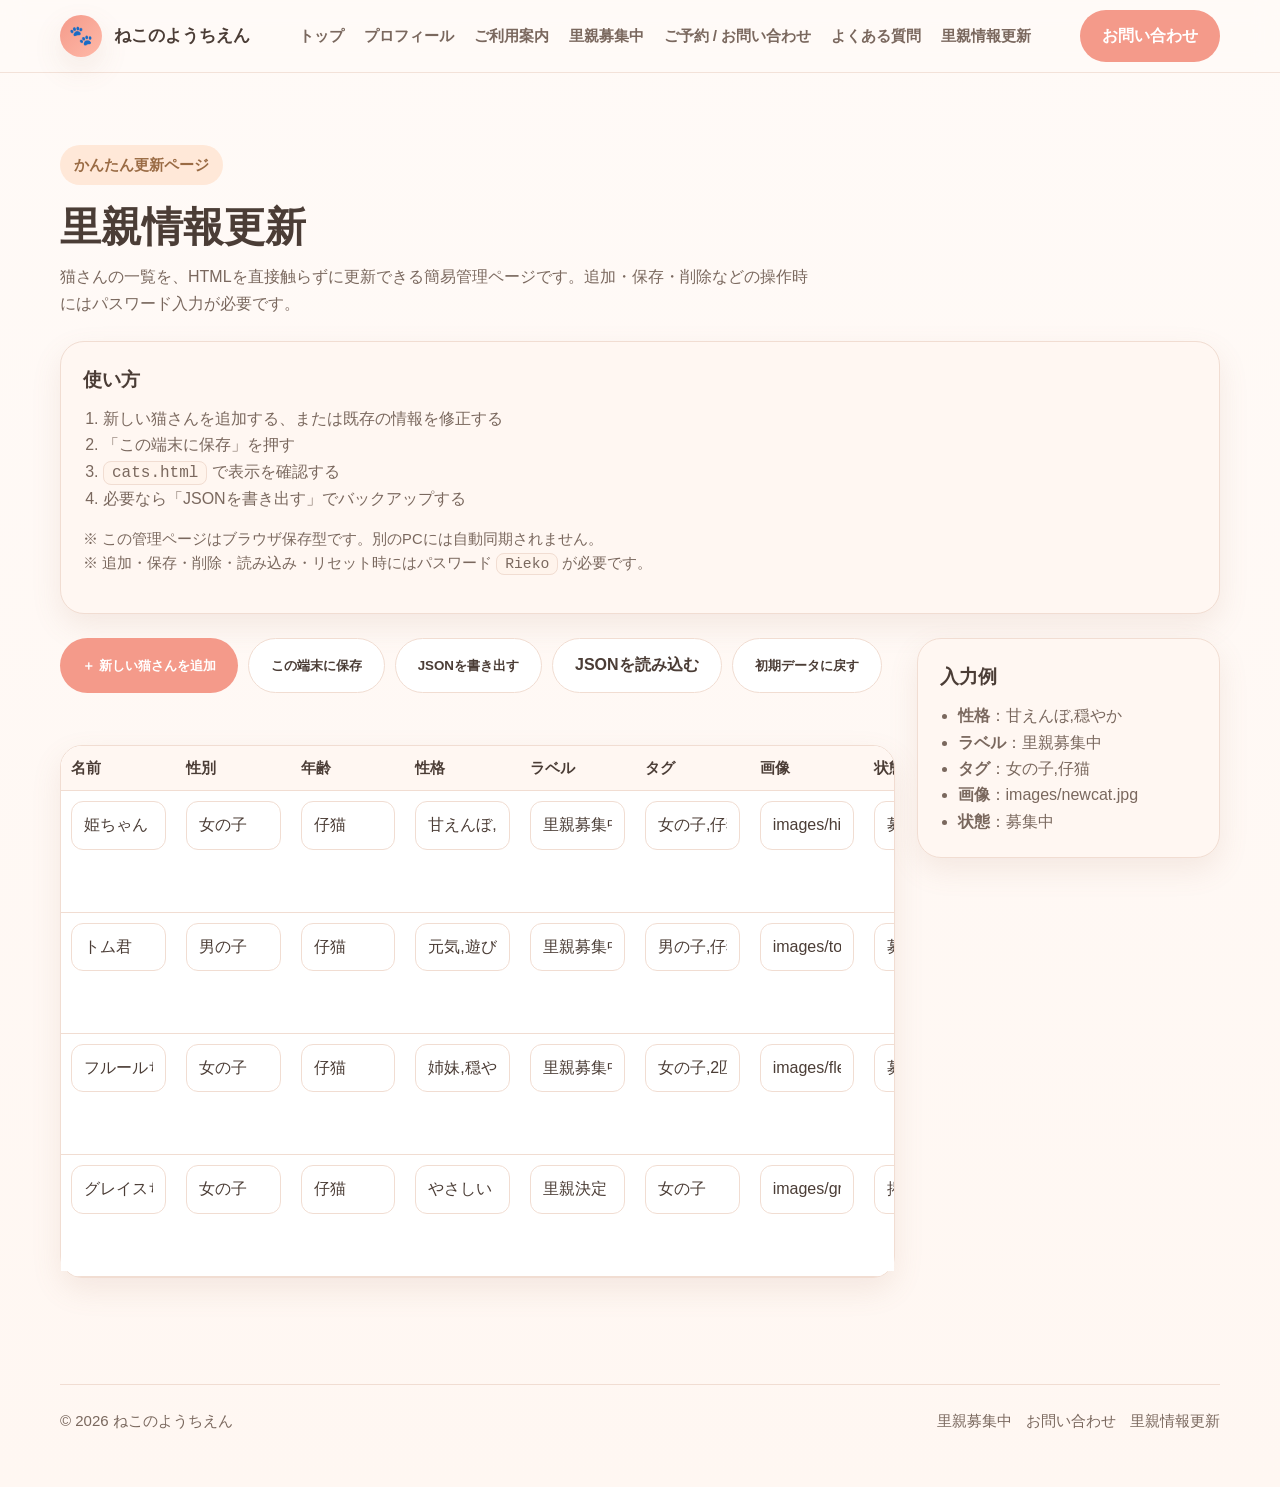
==== admin.html @ d069e770 "Add files via upload" ====
<!DOCTYPE html>
<html lang="ja"><head>
<meta charset="UTF-8" /><meta name="viewport" content="width=device-width, initial-scale=1.0" />
<title>里親情報更新｜ねこのようちえん</title>
<link rel="stylesheet" href="styles.css" /></head><body>

<header class="topbar">
  <div class="container nav">
    <a href="index.html" class="brand" aria-label="トップへ">
      <span class="brand-mark">🐾</span>
      <span>ねこのようちえん</span>
    </a>
    <nav class="nav-links" id="mobileMenu">
      <a href="index.html">トップ</a>
      <a href="profile.html">プロフィール</a>
      <a href="guide.html">ご利用案内</a>
      <a href="cats.html">里親募集中</a>
      <a href="contact.html">ご予約 / お問い合わせ</a>
      <a href="faq.html">よくある質問</a>
      <a href="admin.html">里親情報更新</a>
    </nav>
    <div class="nav-actions">
      <a class="btn btn-primary" href="contact.html">お問い合わせ</a>
      <button class="menu-toggle" id="menuToggle" aria-label="開閉メニュー">☰</button>
    </div>
  </div>
</header>

<main class="section">
  <div class="container">
    <div class="page-header">
      <div class="eyebrow">かんたん更新ページ</div>
      <h1 class="section-title">里親情報更新</h1>
      <p class="section-desc">猫さんの一覧を、HTMLを直接触らずに更新できる簡易管理ページです。追加・保存・削除などの操作時にはパスワード入力が必要です。</p>
    </div>
    <section class="guide-box">
      <h2>使い方</h2>
      <ol>
        <li>新しい猫さんを追加する、または既存の情報を修正する</li>
        <li>「この端末に保存」を押す</li>
        <li><code>cats.html</code> で表示を確認する</li>
        <li>必要なら「JSONを書き出す」でバックアップする</li>
      </ol>
      <p class="small-note">※ この管理ページはブラウザ保存型です。別のPCには自動同期されません。<br>※ 追加・保存・削除・読み込み・リセット時にはパスワード <code>Rieko</code> が必要です。</p>
    </section>

    <div class="admin-layout">
      <section class="admin-panel">
        <div class="admin-toolbar">
          <button class="btn btn-primary" id="newCatBtn" type="button">＋ 新しい猫さんを追加</button>
          <button class="btn btn-soft" id="saveLocalBtn" type="button">この端末に保存</button>
          <button class="btn btn-soft" id="exportBtn" type="button">JSONを書き出す</button>
          <label class="btn btn-soft upload-btn">JSONを読み込む<input type="file" id="importFile" accept=".json" hidden /></label>
          <button class="btn btn-soft" id="resetBtn" type="button">初期データに戻す</button>
        </div>
        <div id="adminMessage" class="admin-message" aria-live="polite"></div>
        <div class="table-wrap">
          <table class="admin-table">
            <thead>
              <tr>
                <th>名前</th><th>性別</th><th>年齢</th><th>性格</th><th>ラベル</th><th>タグ</th><th>画像</th><th>状態</th><th>紹介文</th><th>操作</th>
              </tr>
            </thead>
            <tbody id="adminTableBody"></tbody>
          </table>
        </div>
      </section>
      <aside class="admin-side">
        <div class="guide-box">
          <h2>入力例</h2>
          <ul class="admin-list">
            <li><strong>性格</strong>：甘えんぼ,穏やか</li>
            <li><strong>ラベル</strong>：里親募集中</li>
            <li><strong>タグ</strong>：女の子,仔猫</li>
            <li><strong>画像</strong>：images/newcat.jpg</li>
            <li><strong>状態</strong>：募集中</li>
          </ul>
        </div>
      </aside>
    </div>
  </div>
</main>

<footer>
  <div class="container footer-wrap">
    <div>© 2026 ねこのようちえん</div>
    <div class="footer-links">
      <a href="cats.html">里親募集中</a>
      <a href="contact.html">お問い合わせ</a>
      <a href="admin.html">里親情報更新</a>
    </div>
  </div>
</footer>

<script src="data/cats.js"></script>
<script src="script.js"></script>
</body></html>
---- styles.css ----
:root {
  --bg: #fffaf7;
  --bg-soft: #fff2ea;
  --card: #ffffff;
  --text: #4b3d36;
  --text-light: #7a685e;
  --primary: #f49a8a;
  --primary-dark: #e8816f;
  --accent: #ffd9a8;
  --accent-2: #ffe8d8;
  --line: #f1ddd2;
  --shadow: 0 12px 30px rgba(166, 118, 88, 0.12);
  --radius-lg: 24px;
  --radius-md: 18px;
  --radius-sm: 12px;
  --max: 1160px;
}

* { box-sizing: border-box; }
html { scroll-behavior: smooth; }
body {
  margin: 0;
  font-family: "Segoe UI", "Noto Sans TC", "PingFang TC", "Microsoft JhengHei", sans-serif;
  color: var(--text);
  background: linear-gradient(180deg, #fffaf7 0%, #fff7f2 100%);
  line-height: 1.65;
}

img { max-width: 100%; display: block; }
a { color: inherit; text-decoration: none; }
code {
  background: #fff4ec;
  padding: 2px 8px;
  border-radius: 8px;
  border: 1px solid var(--line);
  font-family: ui-monospace, SFMono-Regular, Menlo, Consolas, monospace;
}
.container { width: min(calc(100% - 32px), var(--max)); margin: 0 auto; }
.section { padding: 72px 0; }

.section-title {
  font-size: clamp(1.8rem, 3.2vw, 2.6rem);
  line-height: 1.2;
  margin: 0 0 12px;
}

.section-desc {
  color: var(--text-light);
  max-width: 760px;
  margin: 0;
}

.topbar {
  position: sticky;
  top: 0;
  z-index: 50;
  backdrop-filter: blur(12px);
  background: rgba(255, 250, 247, 0.88);
  border-bottom: 1px solid rgba(241, 221, 210, 0.8);
}

.nav {
  display: flex;
  align-items: center;
  justify-content: space-between;
  gap: 16px;
  min-height: 72px;
}

.brand {
  display: flex;
  align-items: center;
  gap: 12px;
  font-weight: 800;
  font-size: 1.05rem;
}

.brand-mark {
  width: 42px;
  height: 42px;
  border-radius: 50%;
  display: grid;
  place-items: center;
  background: linear-gradient(135deg, var(--primary), #ffb9a8);
  color: white;
  box-shadow: var(--shadow);
  font-size: 1.2rem;
}

.nav-links {
  display: flex;
  align-items: center;
  gap: 20px;
}

.nav-links a {
  color: var(--text-light);
  font-weight: 600;
  font-size: 0.96rem;
}

.nav-links a:hover { color: var(--primary-dark); }

.nav-actions {
  display: flex;
  align-items: center;
  gap: 12px;
}

.menu-toggle {
  display: none;
  border: 0;
  background: var(--card);
  border-radius: 12px;
  padding: 10px 12px;
  box-shadow: var(--shadow);
  cursor: pointer;
  font-size: 1rem;
}

.btn {
  display: inline-flex;
  align-items: center;
  justify-content: center;
  gap: 8px;
  border: 0;
  border-radius: 999px;
  padding: 13px 22px;
  font-weight: 700;
  cursor: pointer;
  transition: transform 0.18s ease, box-shadow 0.18s ease, background 0.18s ease;
}

.btn:hover {
  transform: translateY(-1px);
  box-shadow: 0 10px 24px rgba(232, 129, 111, 0.2);
}

.btn-primary {
  background: var(--primary);
  color: white;
}

.btn-primary:hover { background: var(--primary-dark); }

.btn-soft {
  background: var(--card);
  color: var(--text);
  border: 1px solid var(--line);
}

.hero { padding: 42px 0 56px; }

.hero-grid {
  display: grid;
  grid-template-columns: 1.05fr 0.95fr;
  gap: 28px;
  align-items: center;
}

.hero-copy { padding: 18px 0; }

.eyebrow {
  display: inline-flex;
  align-items: center;
  gap: 8px;
  background: var(--accent-2);
  color: #9a6b44;
  padding: 8px 14px;
  border-radius: 999px;
  font-size: 0.92rem;
  font-weight: 700;
  margin-bottom: 18px;
}

.hero h1 {
  font-size: clamp(2.2rem, 5vw, 4.3rem);
  line-height: 1.08;
  margin: 0 0 18px;
  letter-spacing: -0.02em;
}

.hero p {
  font-size: 1.05rem;
  color: var(--text-light);
  max-width: 60ch;
  margin: 0 0 24px;
}

.hero-actions {
  display: flex;
  flex-wrap: wrap;
  gap: 12px;
  margin-bottom: 28px;
}

.hero-stats {
  display: grid;
  grid-template-columns: repeat(3, minmax(0, 1fr));
  gap: 14px;
}

.stat {
  background: rgba(255,255,255,0.8);
  border: 1px solid var(--line);
  border-radius: var(--radius-md);
  padding: 18px 16px;
  box-shadow: var(--shadow);
}

.stat strong {
  display: block;
  font-size: 1.35rem;
  margin-bottom: 4px;
}

.stat span {
  color: var(--text-light);
  font-size: 0.95rem;
}

.hero-card {
  position: relative;
  min-height: 520px;
}

.hero-main-photo {
  border-radius: 32px;
  overflow: hidden;
  box-shadow: var(--shadow);
  border: 1px solid rgba(255,255,255,0.7);
  background: var(--card);
}

.hero-main-photo img {
  width: 100%;
  height: 520px;
  object-fit: cover;
}

.floating-note,
.floating-mini {
  position: absolute;
  background: rgba(255,255,255,0.94);
  border: 1px solid var(--line);
  box-shadow: var(--shadow);
  border-radius: 22px;
  padding: 14px;
}

.floating-note {
  left: -18px;
  bottom: 24px;
  width: 220px;
}

.floating-mini {
  right: -14px;
  top: 24px;
  width: 180px;
}

.floating-note strong,
.floating-mini strong { display: block; margin-bottom: 4px; }

.floating-note p,
.floating-mini p {
  margin: 0;
  color: var(--text-light);
  font-size: 0.92rem;
  line-height: 1.5;
}

.story-wrap {
  background: linear-gradient(135deg, #fff3ea, #fffaf7);
  border: 1px solid var(--line);
  box-shadow: var(--shadow);
  border-radius: 28px;
  padding: 28px;
  display: grid;
  grid-template-columns: 1fr 1fr;
  gap: 22px;
  align-items: center;
}

.story-photo img {
  width: 100%;
  border-radius: 22px;
  aspect-ratio: 16 / 11;
  object-fit: cover;
}

.story-copy p {
  margin: 0 0 16px;
  color: var(--text-light);
}

.page-header {
  margin-bottom: 24px;
}

.guide-box {
  background: #fff7f2;
  border: 1px solid var(--line);
  box-shadow: var(--shadow);
  border-radius: 24px;
  padding: 22px;
  margin-bottom: 24px;
}

.guide-box h2 {
  margin-top: 0;
  margin-bottom: 10px;
  font-size: 1.2rem;
}

.guide-box ol {
  margin: 0;
  padding-left: 20px;
  color: var(--text-light);
}

.filters {
  display: flex;
  flex-wrap: wrap;
  gap: 10px;
  margin: 16px 0 28px;
}

.filter-btn {
  border: 1px solid var(--line);
  background: #fff;
  color: var(--text);
  border-radius: 999px;
  padding: 10px 16px;
  cursor: pointer;
  font-weight: 700;
}

.filter-btn.active,
.filter-btn:hover {
  background: var(--primary);
  color: #fff;
  border-color: var(--primary);
}

.cat-grid {
  display: grid;
  grid-template-columns: repeat(3, minmax(0, 1fr));
  gap: 22px;
}

.cat-card {
  background: var(--card);
  border: 1px solid var(--line);
  border-radius: 24px;
  overflow: hidden;
  box-shadow: var(--shadow);
  transition: transform 0.18s ease;
}

.cat-card:hover { transform: translateY(-4px); }

.cat-card img {
  width: 100%;
  aspect-ratio: 4 / 3;
  object-fit: cover;
}

.cat-body { padding: 18px; }

.cat-top {
  display: flex;
  justify-content: space-between;
  align-items: start;
  gap: 12px;
  margin-bottom: 10px;
}

.cat-name {
  font-size: 1.25rem;
  margin: 0;
}

.tag {
  white-space: nowrap;
  font-size: 0.82rem;
  font-weight: 700;
  color: #9b6540;
  background: #fff1dd;
  padding: 6px 10px;
  border-radius: 999px;
}

.meta {
  display: flex;
  flex-wrap: wrap;
  gap: 8px;
  margin-bottom: 12px;
}

.meta span {
  font-size: 0.85rem;
  color: var(--text-light);
  background: var(--bg-soft);
  border-radius: 999px;
  padding: 6px 10px;
}

.cat-body p {
  margin: 0 0 16px;
  color: var(--text-light);
  font-size: 0.95rem;
}

.cat-actions {
  display: flex;
  gap: 10px;
  flex-wrap: wrap;
}

.steps {
  display: grid;
  grid-template-columns: repeat(4, minmax(0, 1fr));
  gap: 18px;
  margin-top: 34px;
}

.step {
  background: var(--card);
  border: 1px solid var(--line);
  box-shadow: var(--shadow);
  border-radius: 22px;
  padding: 22px;
}

.step-num {
  width: 42px;
  height: 42px;
  border-radius: 50%;
  display: grid;
  place-items: center;
  background: var(--accent);
  color: #8d603c;
  font-weight: 800;
  margin-bottom: 14px;
}

.step h3 {
  margin: 0 0 8px;
  font-size: 1.05rem;
}

.step p {
  margin: 0;
  color: var(--text-light);
  font-size: 0.94rem;
}

.contact-grid {
  display: grid;
  grid-template-columns: repeat(2, minmax(0, 1fr));
  gap: 18px;
}

.info-card {
  background: var(--card);
  border: 1px solid var(--line);
  box-shadow: var(--shadow);
  border-radius: 22px;
  padding: 22px;
}

.info-card h2 {
  margin-top: 0;
  margin-bottom: 8px;
  font-size: 1.1rem;
}

.info-card p {
  margin: 0;
  color: var(--text-light);
  word-break: break-word;
}

.info-card a {
  color: var(--primary-dark);
  font-weight: 700;
}

footer {
  padding: 34px 0 56px;
  color: var(--text-light);
  font-size: 0.94rem;
}

.footer-wrap {
  display: flex;
  justify-content: space-between;
  gap: 20px;
  align-items: center;
  flex-wrap: wrap;
  border-top: 1px solid var(--line);
  padding-top: 24px;
}

.footer-links {
  display: flex;
  flex-wrap: wrap;
  gap: 14px;
}

@media (max-width: 980px) {
  .hero-grid,
  .story-wrap {
    grid-template-columns: 1fr;
  }

  .cat-grid { grid-template-columns: repeat(2, minmax(0, 1fr)); }
  .steps { grid-template-columns: repeat(2, minmax(0, 1fr)); }
  .contact-grid { grid-template-columns: 1fr 1fr; }
  .hero-card { min-height: auto; }
  .floating-note, .floating-mini { position: static; width: auto; margin-top: 14px; }
  .hero-main-photo img { height: 420px; }
}

@media (max-width: 760px) {
  .menu-toggle { display: inline-flex; }

  .nav-links {
    position: absolute;
    left: 16px;
    right: 16px;
    top: calc(100% + 10px);
    background: rgba(255,255,255,0.98);
    border: 1px solid var(--line);
    border-radius: 20px;
    box-shadow: var(--shadow);
    padding: 14px;
    flex-direction: column;
    align-items: stretch;
    gap: 10px;
    display: none;
  }

  .nav-links.open { display: flex; }
  .nav-actions .btn { display: none; }
  .hero { padding-top: 24px; }
  .hero-stats { grid-template-columns: 1fr; }
  .cat-grid,
  .steps,
  .contact-grid { grid-template-columns: 1fr; }
  .hero-main-photo img { height: 340px; }
  .section { padding: 56px 0; }
}

@media (max-width: 480px) {
  .container { width: min(calc(100% - 20px), var(--max)); }
  .nav { min-height: 64px; }
  .hero h1 { font-size: 2.2rem; }
  .hero p { font-size: 1rem; }
  .btn { width: 100%; }
  .hero-actions { flex-direction: column; }
  .cat-body, .step, .info-card { padding: 16px; }
  .story-wrap, .guide-box { padding: 18px; }
}

.admin-layout {
  display: grid;
  grid-template-columns: minmax(0, 2.2fr) minmax(280px, 0.8fr);
  gap: 22px;
  align-items: start;
}
.admin-panel, .admin-side {
  min-width: 0;
}
.admin-toolbar {
  display: flex;
  flex-wrap: wrap;
  gap: 10px;
  margin-bottom: 14px;
}
.admin-message {
  min-height: 24px;
  margin-bottom: 14px;
  font-weight: 700;
}
.admin-message.ok { color: #8a5a2f; }
.admin-message.error { color: #b33a3a; }
.table-wrap {
  overflow-x: auto;
  background: #fff;
  border: 1px solid var(--line);
  border-radius: 22px;
  box-shadow: var(--shadow);
}
.admin-table {
  width: 100%;
  border-collapse: collapse;
  min-width: 1100px;
}
.admin-table th,
.admin-table td {
  border-bottom: 1px solid var(--line);
  padding: 10px;
  text-align: left;
  vertical-align: top;
}
.admin-table th {
  background: #fff7f2;
  font-size: 0.92rem;
  position: sticky;
  top: 0;
  z-index: 1;
}
.admin-input,
.admin-textarea {
  width: 100%;
  border: 1px solid var(--line);
  border-radius: 12px;
  padding: 10px 12px;
  font: inherit;
  color: var(--text);
  background: #fff;
}
.admin-textarea {
  min-height: 92px;
  resize: vertical;
}
.mini-btn {
  border: 0;
  border-radius: 999px;
  padding: 10px 14px;
  font-weight: 700;
  cursor: pointer;
}
.mini-btn.danger {
  background: #f8d7d7;
  color: #8d3030;
}
.admin-list {
  margin: 0;
  padding-left: 18px;
  color: var(--text-light);
}
.upload-btn {
  position: relative;
  overflow: hidden;
}
.empty-box {
  background: #fff;
  border: 1px solid var(--line);
  border-radius: 18px;
  box-shadow: var(--shadow);
  padding: 18px;
  color: var(--text-light);
}
@media (max-width: 980px) {
  .admin-layout {
    grid-template-columns: 1fr;
  }
}


.notice-box{
  background:#fff7f2;border:1px solid var(--line);border-radius:20px;box-shadow:var(--shadow);padding:18px;margin:18px 0;
}
.price-table{
  width:100%;border-collapse:collapse;background:#fff;border:1px solid var(--line);border-radius:18px;overflow:hidden;box-shadow:var(--shadow);
}
.price-table th,.price-table td{
  padding:14px;border-bottom:1px solid var(--line);text-align:left;vertical-align:top;
}
.price-table th{background:#fff7f2;width:32%;}
.faq-list{display:grid;gap:16px;margin-top:20px;}
.faq-item{background:#fff;border:1px solid var(--line);border-radius:20px;box-shadow:var(--shadow);padding:20px;}
.faq-item h3{margin:0 0 8px;font-size:1.05rem;}
.profile-card{
  display:grid;grid-template-columns:320px 1fr;gap:24px;align-items:start;background:#fff;border:1px solid var(--line);border-radius:24px;box-shadow:var(--shadow);padding:24px;
}
.profile-photo img{width:100%;border-radius:20px;aspect-ratio:4/5;object-fit:cover;}
.info-list{display:grid;gap:10px;margin-top:14px;}
.info-row{display:grid;grid-template-columns:160px 1fr;gap:14px;padding:10px 0;border-bottom:1px dashed var(--line);}
.page-links{display:flex;flex-wrap:wrap;gap:10px;margin-top:18px;}
.home-cats-preview{margin-top:28px;}
.small-note{font-size:.92rem;color:var(--text-light);}
.badge-line{display:flex;flex-wrap:wrap;gap:8px;margin-top:8px;}
.hero-kv{display:grid;grid-template-columns:1.15fr .85fr;gap:28px;align-items:center;}
.cta-grid{display:grid;grid-template-columns:repeat(3,minmax(0,1fr));gap:18px;margin-top:28px;}
.cta-card{background:#fff;border:1px solid var(--line);border-radius:22px;box-shadow:var(--shadow);padding:20px;}
.cta-card h3{margin:0 0 8px;font-size:1.05rem;}
.cta-card p{margin:0 0 14px;color:var(--text-light);}
@media (max-width:980px){
  .profile-card,.hero-kv{grid-template-columns:1fr;}
  .cta-grid{grid-template-columns:1fr;}
}
@media (max-width:760px){
  .info-row{grid-template-columns:1fr;gap:6px;}
}


.social-grid{
  display:grid;
  grid-template-columns:1.05fr 0.95fr;
  gap:22px;
  align-items:start;
}
.social-card{
  background:#fff;
  border:1px solid var(--line);
  border-radius:24px;
  box-shadow:var(--shadow);
  padding:22px;
}
.social-card h3{
  margin:0 0 8px;
  font-size:1.15rem;
}
.social-card p{
  margin:0 0 14px;
  color:var(--text-light);
}
.social-actions{
  display:flex;
  flex-wrap:wrap;
  gap:10px;
  margin-top:14px;
}
.social-embed{
  background:#fffaf7;
  border:1px dashed var(--line);
  border-radius:18px;
  padding:10px;
}
.social-embed iframe{
  width:100%;
  border:0;
  border-radius:14px;
  background:#fff;
}
.social-mini-list{
  display:grid;
  gap:12px;
}
.social-mini{
  background:#fff7f2;
  border:1px solid var(--line);
  border-radius:18px;
  padding:16px;
}
.social-mini strong{
  display:block;
  margin-bottom:6px;
}
.social-mini a{
  color:var(--primary-dark);
  font-weight:700;
}
.social-note{
  margin-top:10px;
  font-size:.9rem;
  color:var(--text-light);
}
@media (max-width:980px){
  .social-grid{
    grid-template-columns:1fr;
  }
}


.stamp-card{
  background: linear-gradient(135deg, #fff4ea, #fffaf7);
  border: 1px solid var(--line);
  border-radius: 24px;
  box-shadow: var(--shadow);
  padding: 22px;
}
.stamp-badge{
  display:inline-flex;
  align-items:center;
  gap:8px;
  background:#e8fff0;
  color:#2e7b4f;
  border-radius:999px;
  padding:7px 12px;
  font-size:.9rem;
  font-weight:700;
  margin-bottom:12px;
}
.stamp-card h3{
  margin:0 0 8px;
  font-size:1.15rem;
}
.stamp-card p{
  margin:0 0 14px;
  color:var(--text-light);
}
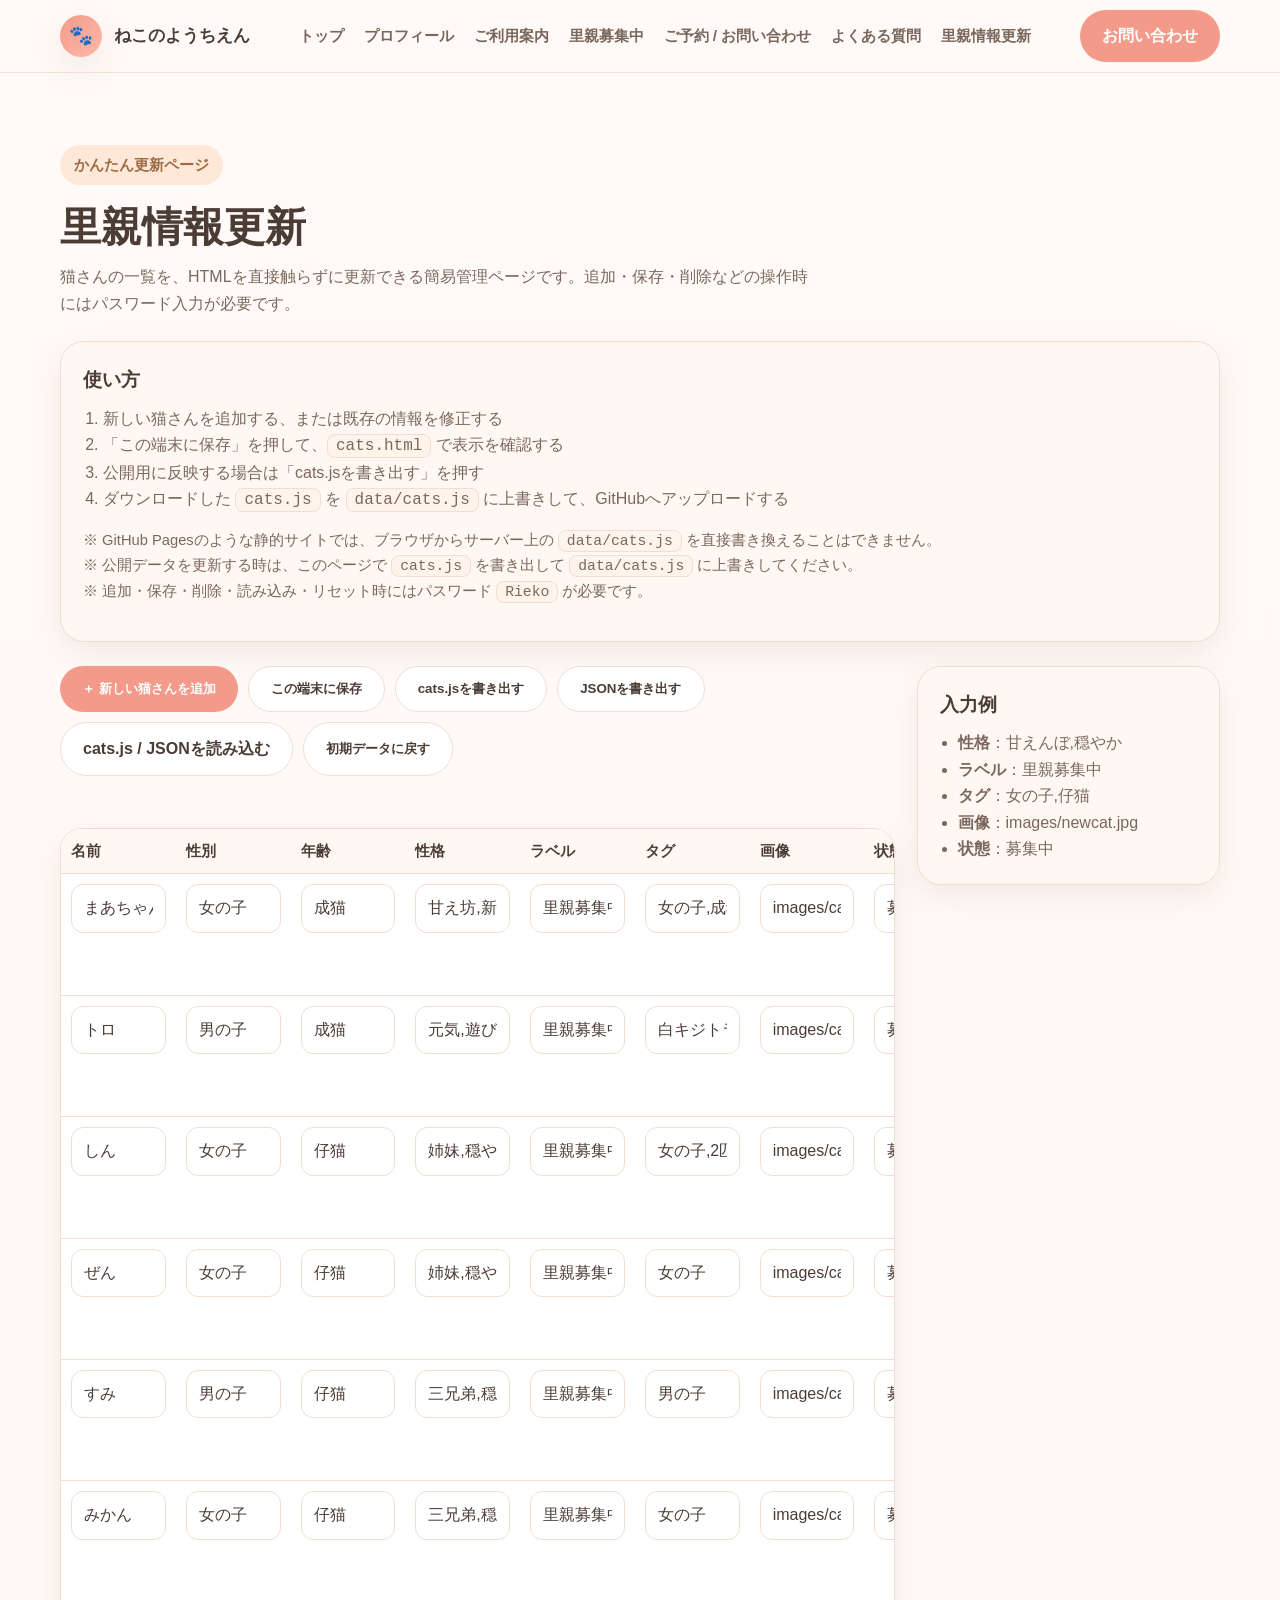
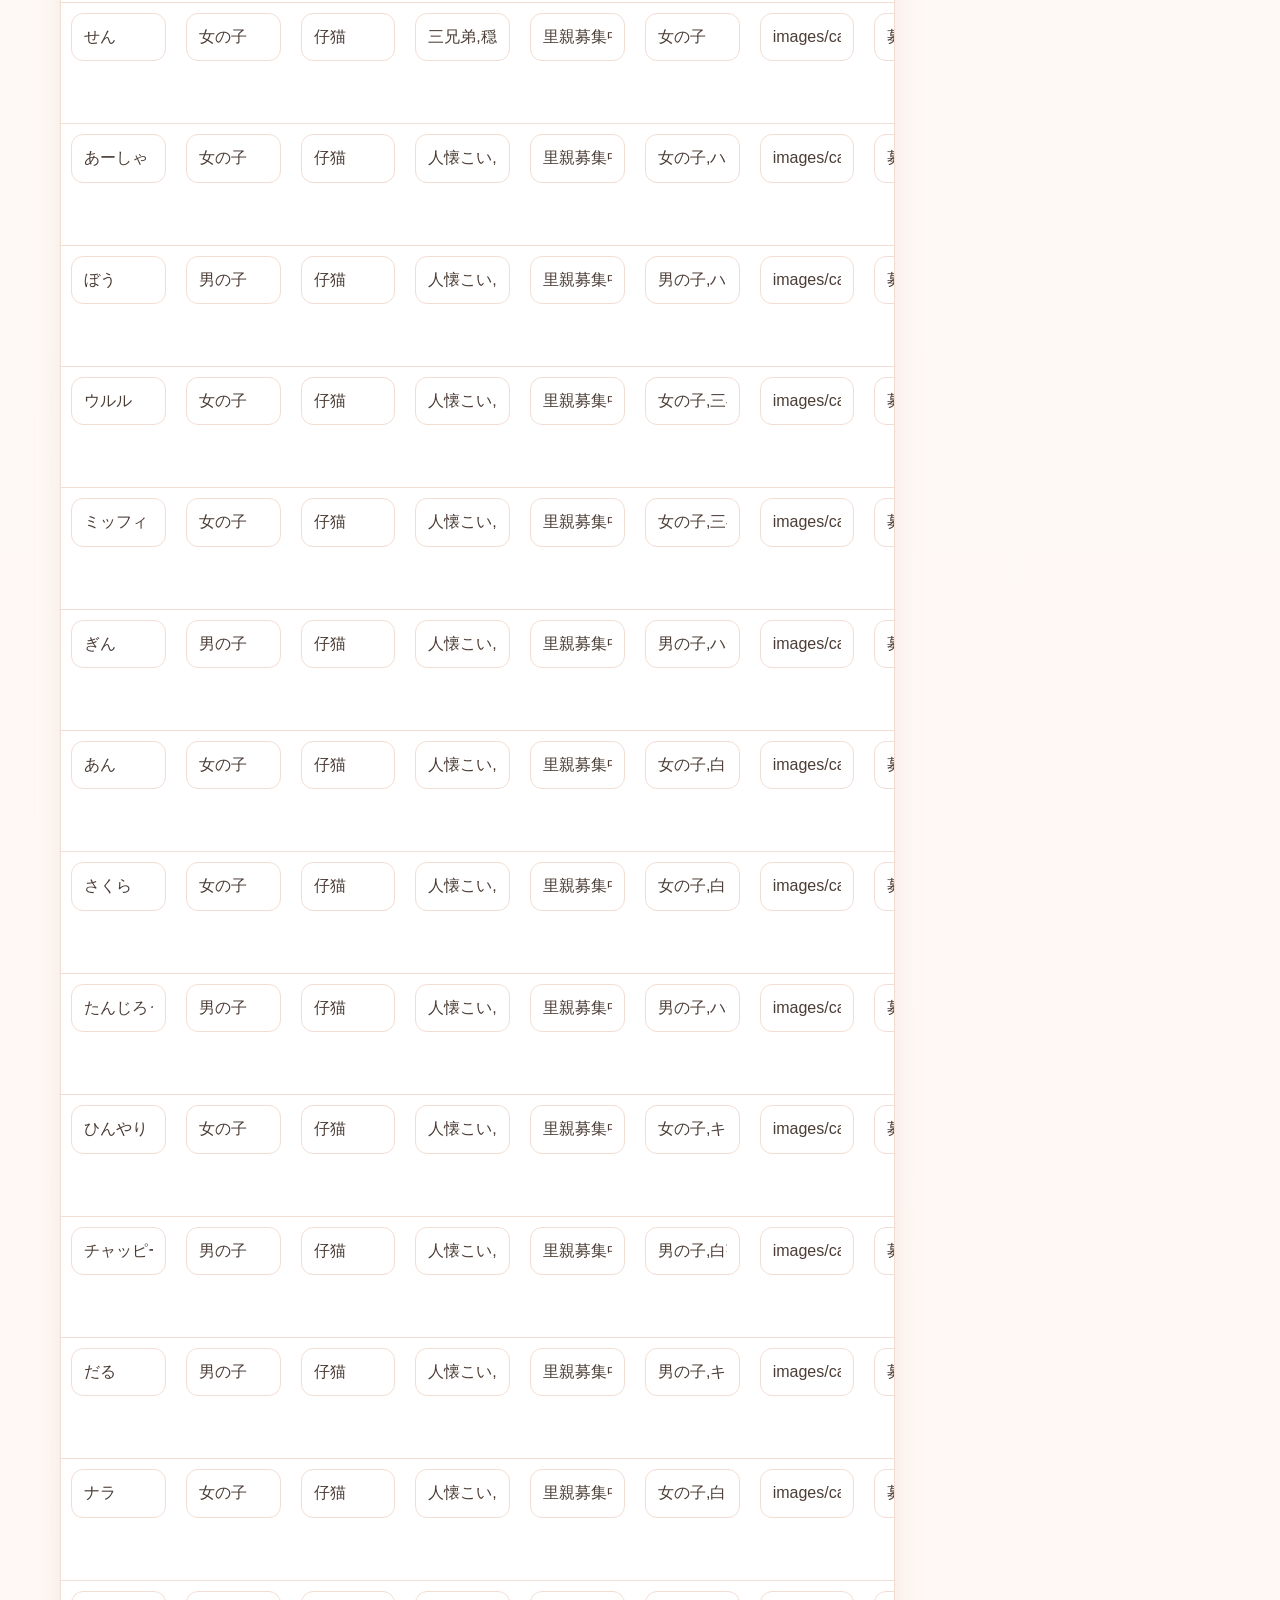
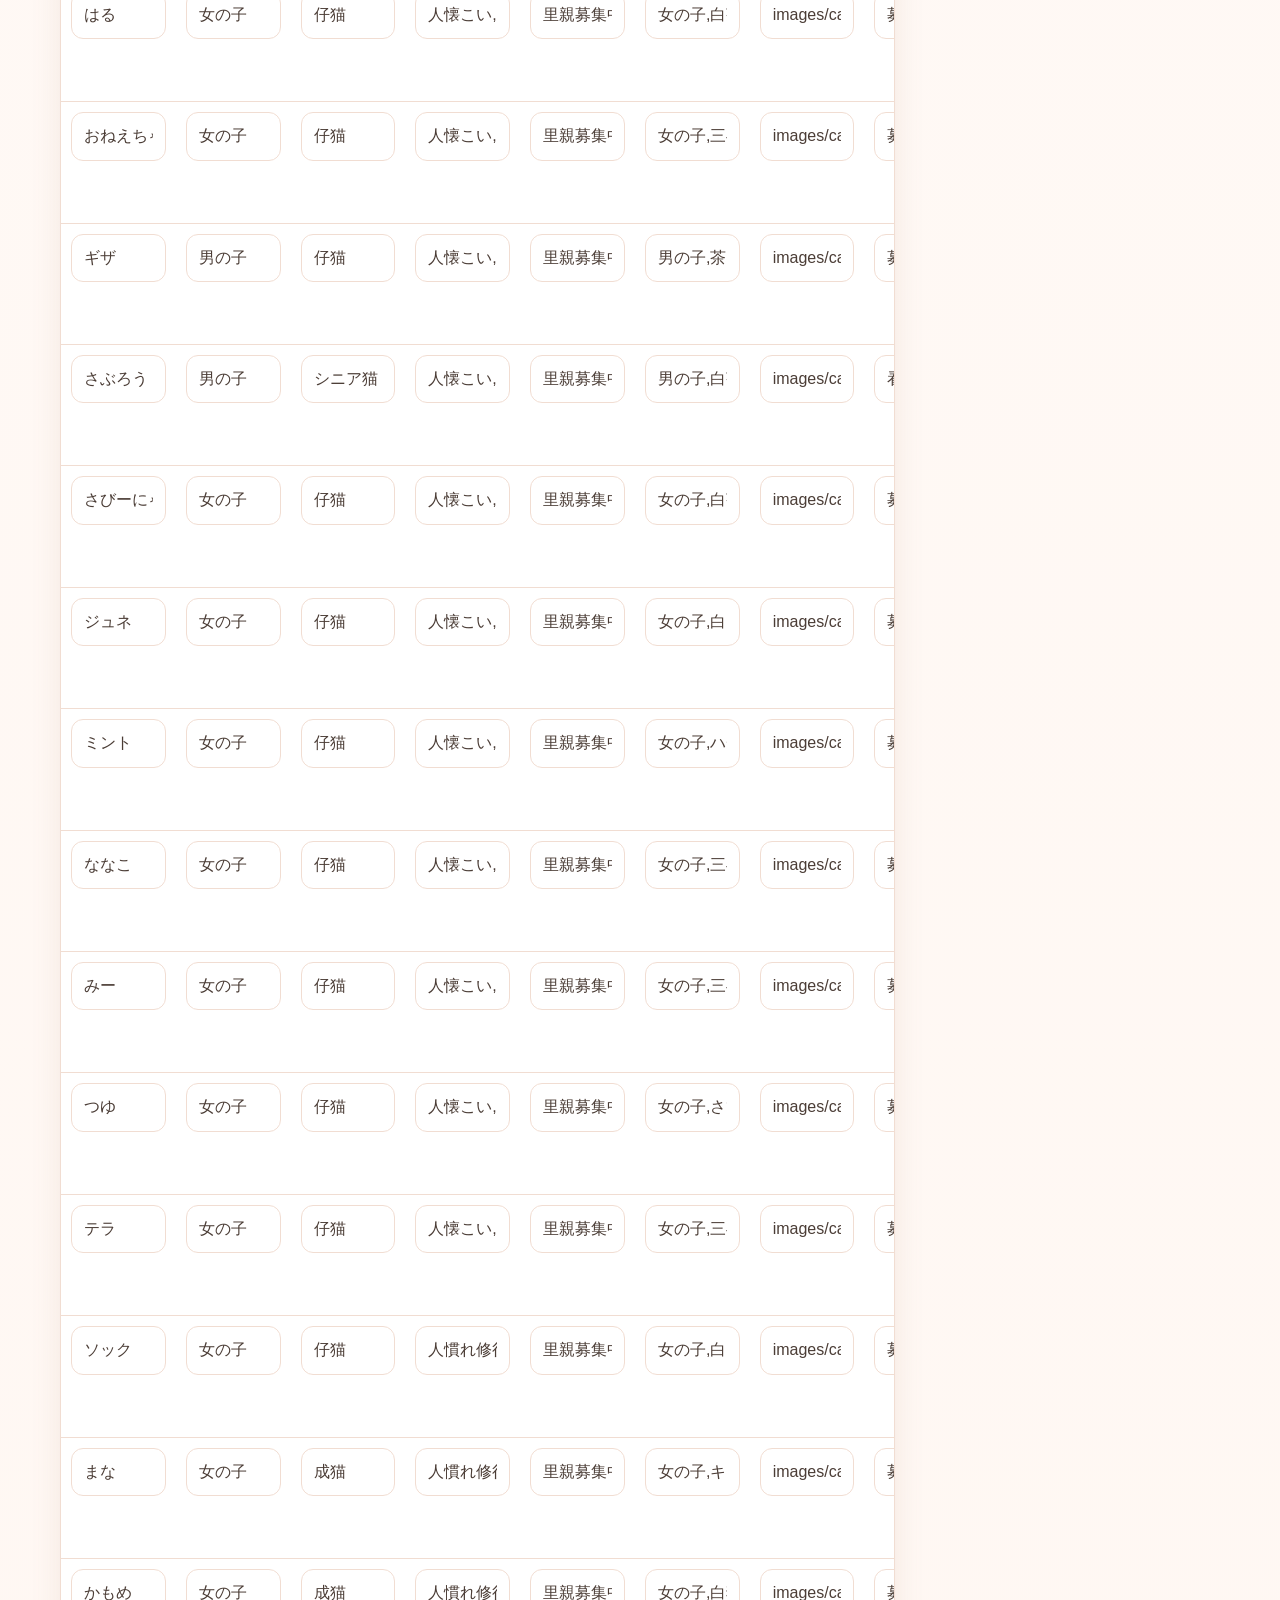
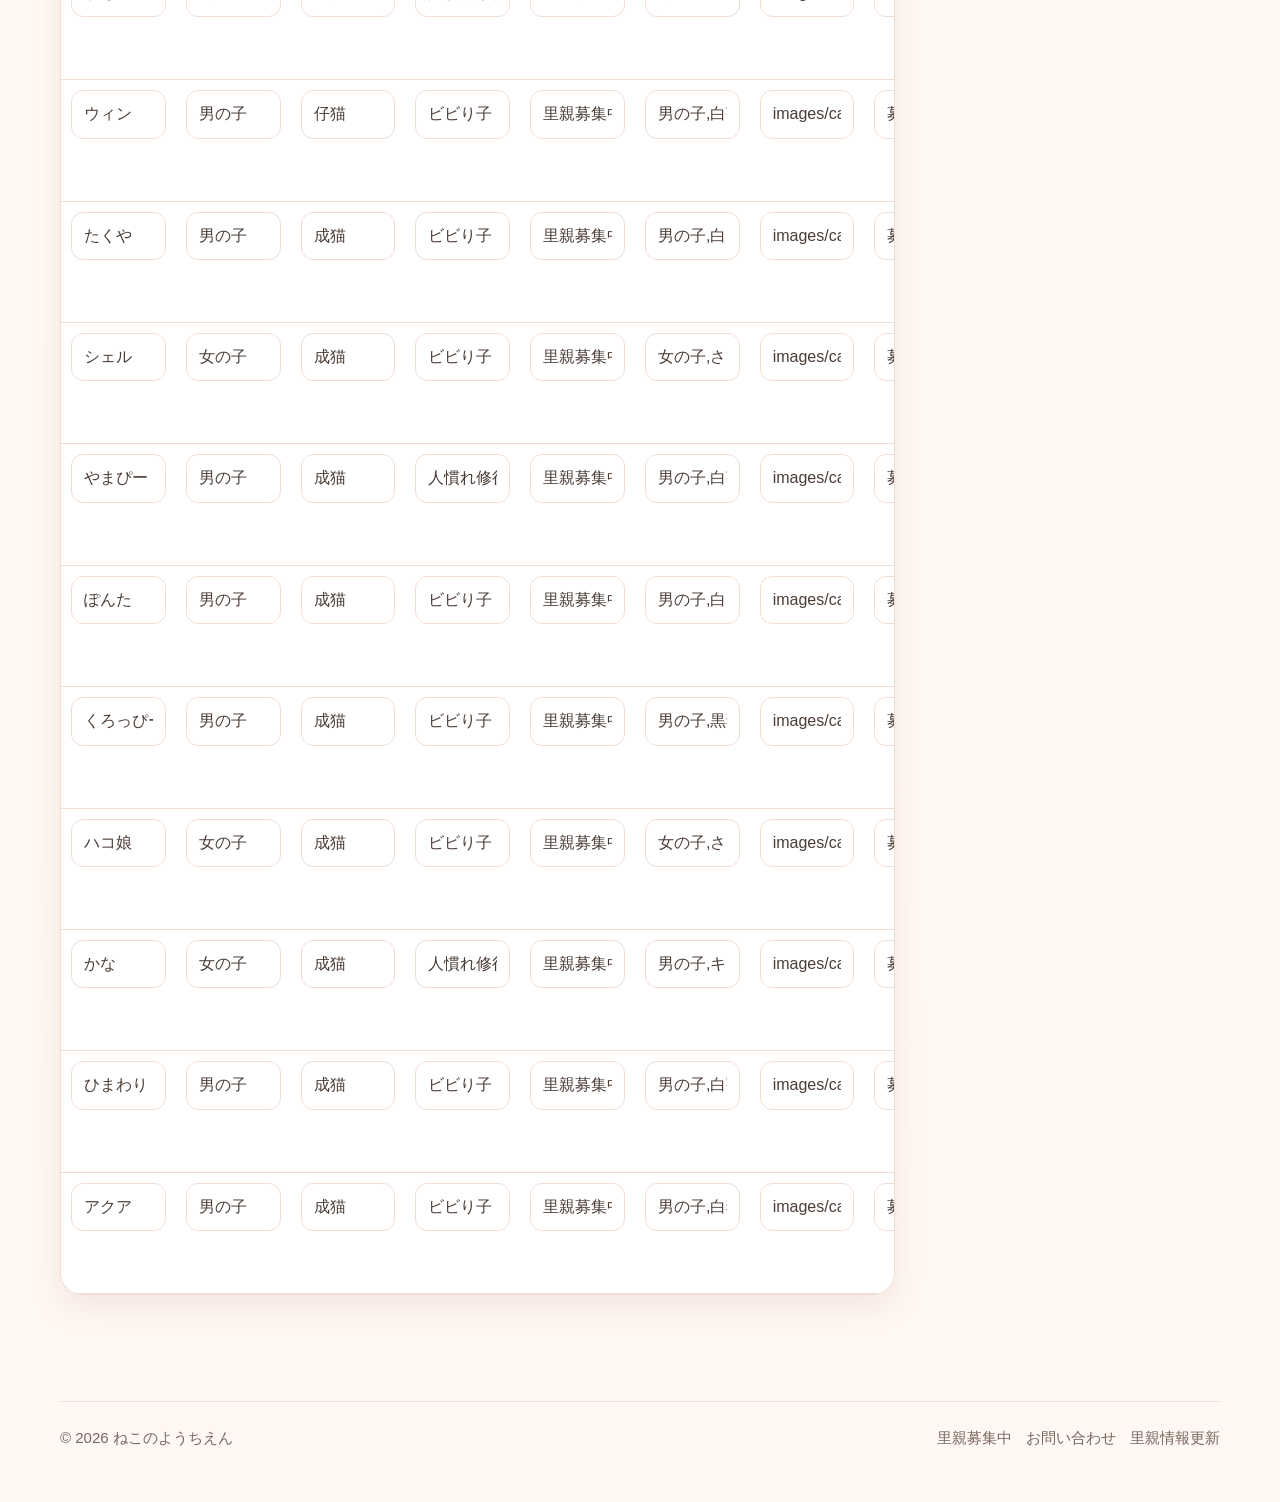
==== commit 676e2ecc: "Add files via upload" ====
--- a/admin.html
+++ b/admin.html
@@ -37,11 +37,11 @@
       <h2>使い方</h2>
       <ol>
         <li>新しい猫さんを追加する、または既存の情報を修正する</li>
-        <li>「この端末に保存」を押す</li>
-        <li><code>cats.html</code> で表示を確認する</li>
-        <li>必要なら「JSONを書き出す」でバックアップする</li>
+        <li>「この端末に保存」を押して、<code>cats.html</code> で表示を確認する</li>
+        <li>公開用に反映する場合は「cats.jsを書き出す」を押す</li>
+        <li>ダウンロードした <code>cats.js</code> を <code>data/cats.js</code> に上書きして、GitHubへアップロードする</li>
       </ol>
-      <p class="small-note">※ この管理ページはブラウザ保存型です。別のPCには自動同期されません。<br>※ 追加・保存・削除・読み込み・リセット時にはパスワード <code>Rieko</code> が必要です。</p>
+      <p class="small-note">※ GitHub Pagesのような静的サイトでは、ブラウザからサーバー上の <code>data/cats.js</code> を直接書き換えることはできません。<br>※ 公開データを更新する時は、このページで <code>cats.js</code> を書き出して <code>data/cats.js</code> に上書きしてください。<br>※ 追加・保存・削除・読み込み・リセット時にはパスワード <code>Rieko</code> が必要です。</p>
     </section>
 
     <div class="admin-layout">
@@ -49,8 +49,9 @@
         <div class="admin-toolbar">
           <button class="btn btn-primary" id="newCatBtn" type="button">＋ 新しい猫さんを追加</button>
           <button class="btn btn-soft" id="saveLocalBtn" type="button">この端末に保存</button>
-          <button class="btn btn-soft" id="exportBtn" type="button">JSONを書き出す</button>
-          <label class="btn btn-soft upload-btn">JSONを読み込む<input type="file" id="importFile" accept=".json" hidden /></label>
+          <button class="btn btn-soft" id="exportBtn" type="button">cats.jsを書き出す</button>
+          <button class="btn btn-soft" id="exportJsonBtn" type="button">JSONを書き出す</button>
+          <label class="btn btn-soft upload-btn">cats.js / JSONを読み込む<input type="file" id="importFile" accept=".js,.json" hidden /></label>
           <button class="btn btn-soft" id="resetBtn" type="button">初期データに戻す</button>
         </div>
         <div id="adminMessage" class="admin-message" aria-live="polite"></div>
--- a/styles.css
+++ b/styles.css
@@ -255,9 +255,9 @@
 }
 
 .floating-mini {
-  right: -14px;
-  top: 24px;
-  width: 180px;
+  right: -18px;
+  bottom: 120px;
+  width: 220px;
 }
 
 .floating-note strong,
@@ -283,11 +283,15 @@
   align-items: center;
 }
 
+/* ===== story-photo 完整顯示，不影響 hero ===== */
 .story-photo img {
   width: 100%;
-  border-radius: 22px;
-  aspect-ratio: 16 / 11;
-  object-fit: cover;
+  max-width: 520px;
+  height: auto;
+  object-fit: contain;
+  display: block;
+  margin: 0 auto;
+  aspect-ratio: auto !important;
 }
 
 .story-copy p {
@@ -795,3 +799,53 @@
   margin:0 0 14px;
   color:var(--text-light);
 }
+
+
+
+
+/* Home page compact cat gallery */
+.home-cats-preview .cat-grid.cat-gallery {
+  grid-template-columns: repeat(5, minmax(0, 1fr));
+  gap: 12px;
+}
+
+.home-cats-preview .cat-tile {
+  display: block;
+  border-radius: 18px;
+  text-align: center;
+}
+
+.home-cats-preview .cat-tile img {
+  aspect-ratio: 1 / 1;
+  object-fit: cover;
+}
+
+.home-cats-preview .cat-tile-name {
+  padding: 8px 4px 10px;
+  font-weight: 800;
+  font-size: clamp(0.72rem, 2.6vw, 0.98rem);
+  line-height: 1.25;
+}
+
+@media (max-width: 760px) {
+  .home-cats-preview .container {
+    width: min(calc(100% - 16px), var(--max));
+  }
+
+  .home-cats-preview .cat-grid.cat-gallery {
+    grid-template-columns: repeat(5, minmax(0, 1fr));
+    gap: 6px;
+  }
+
+  .home-cats-preview .cat-tile {
+    border-radius: 12px;
+  }
+
+  .home-cats-preview .cat-tile-name {
+    padding: 5px 2px 6px;
+    font-size: 0.62rem;
+    white-space: nowrap;
+    overflow: hidden;
+    text-overflow: ellipsis;
+  }
+}
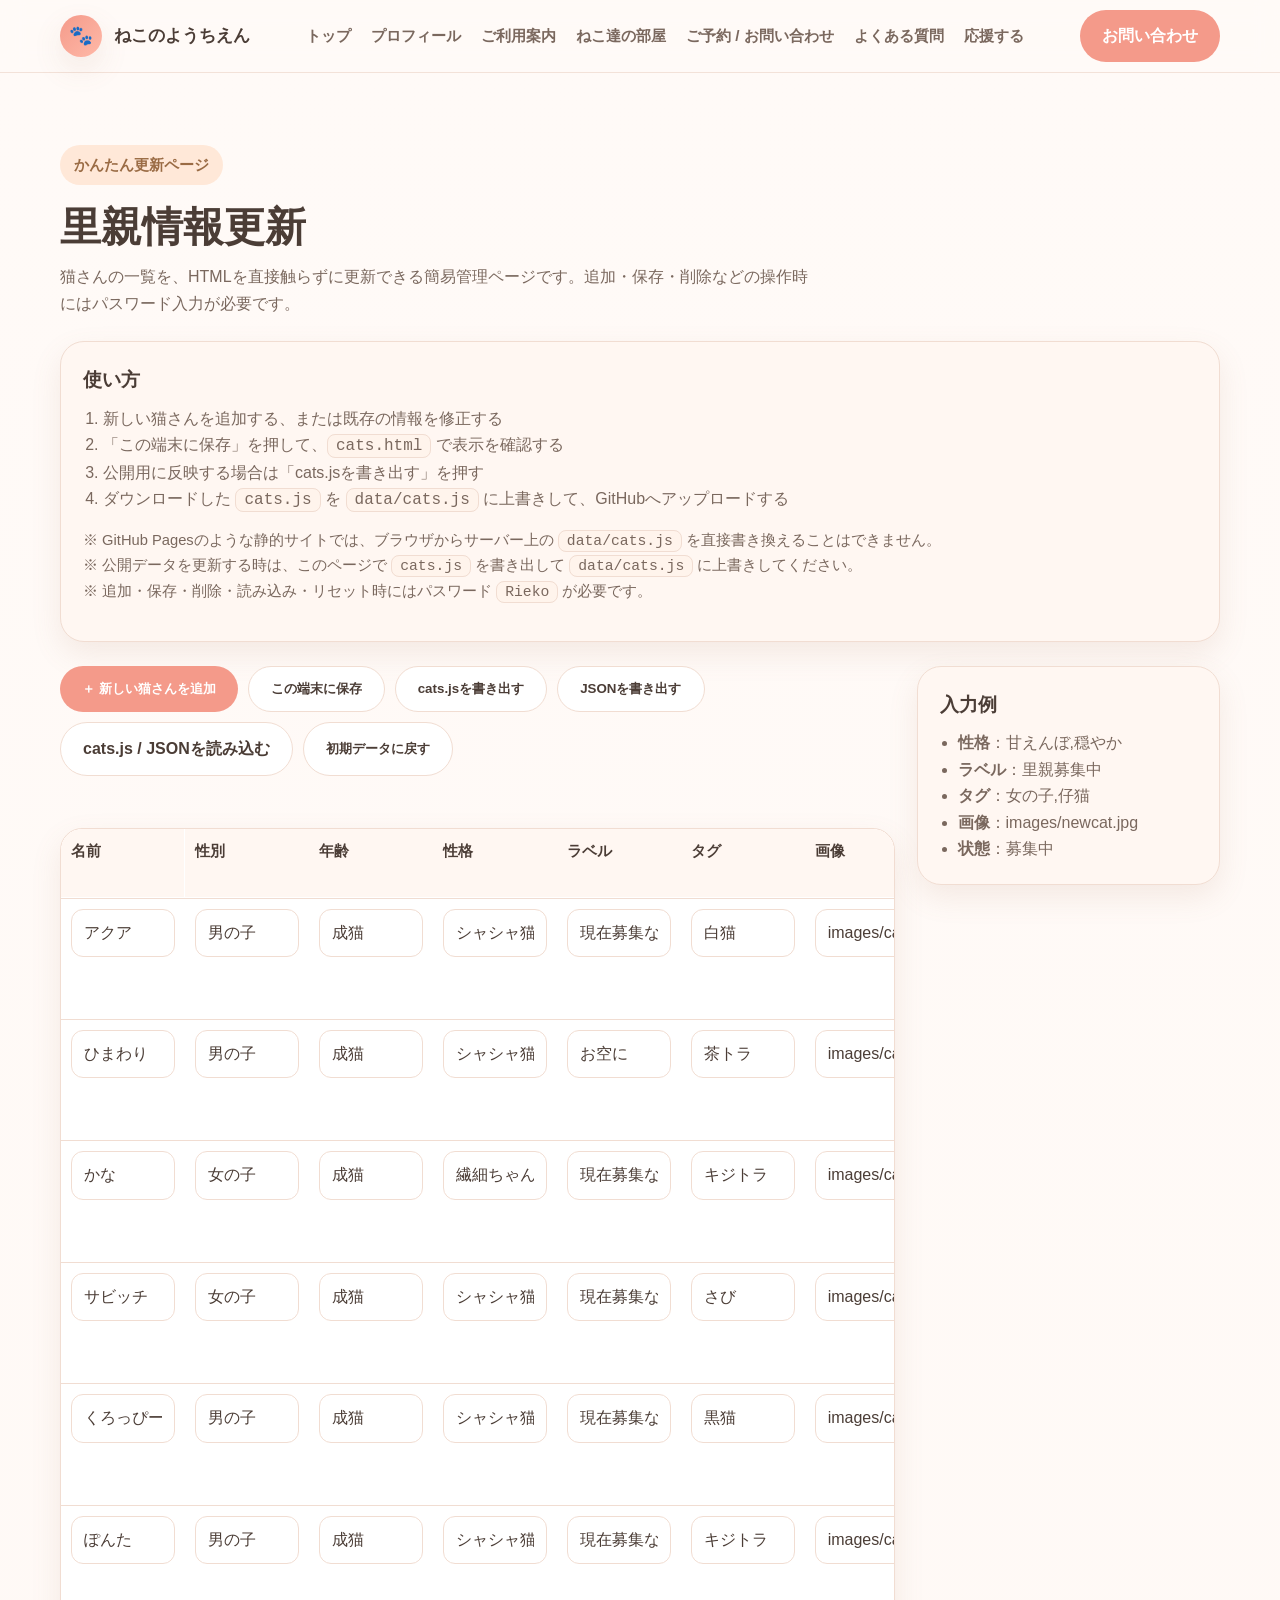
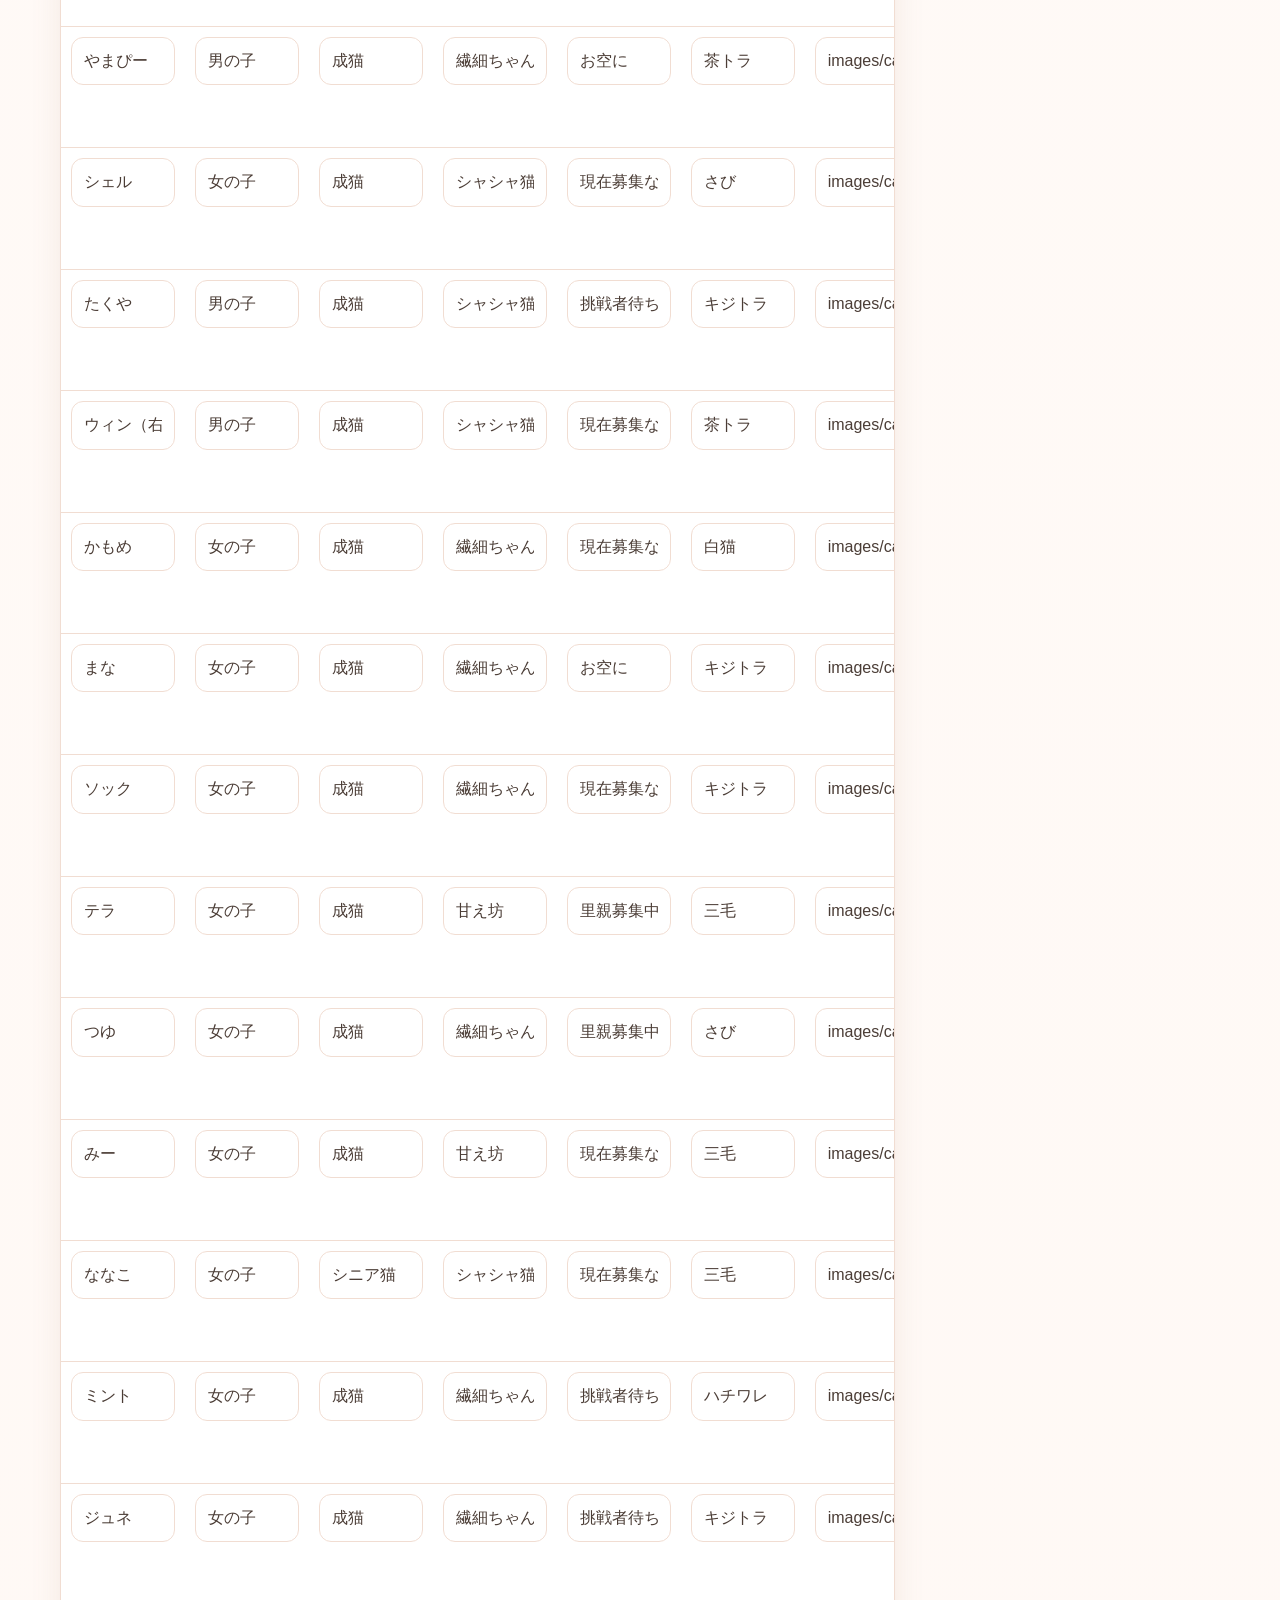
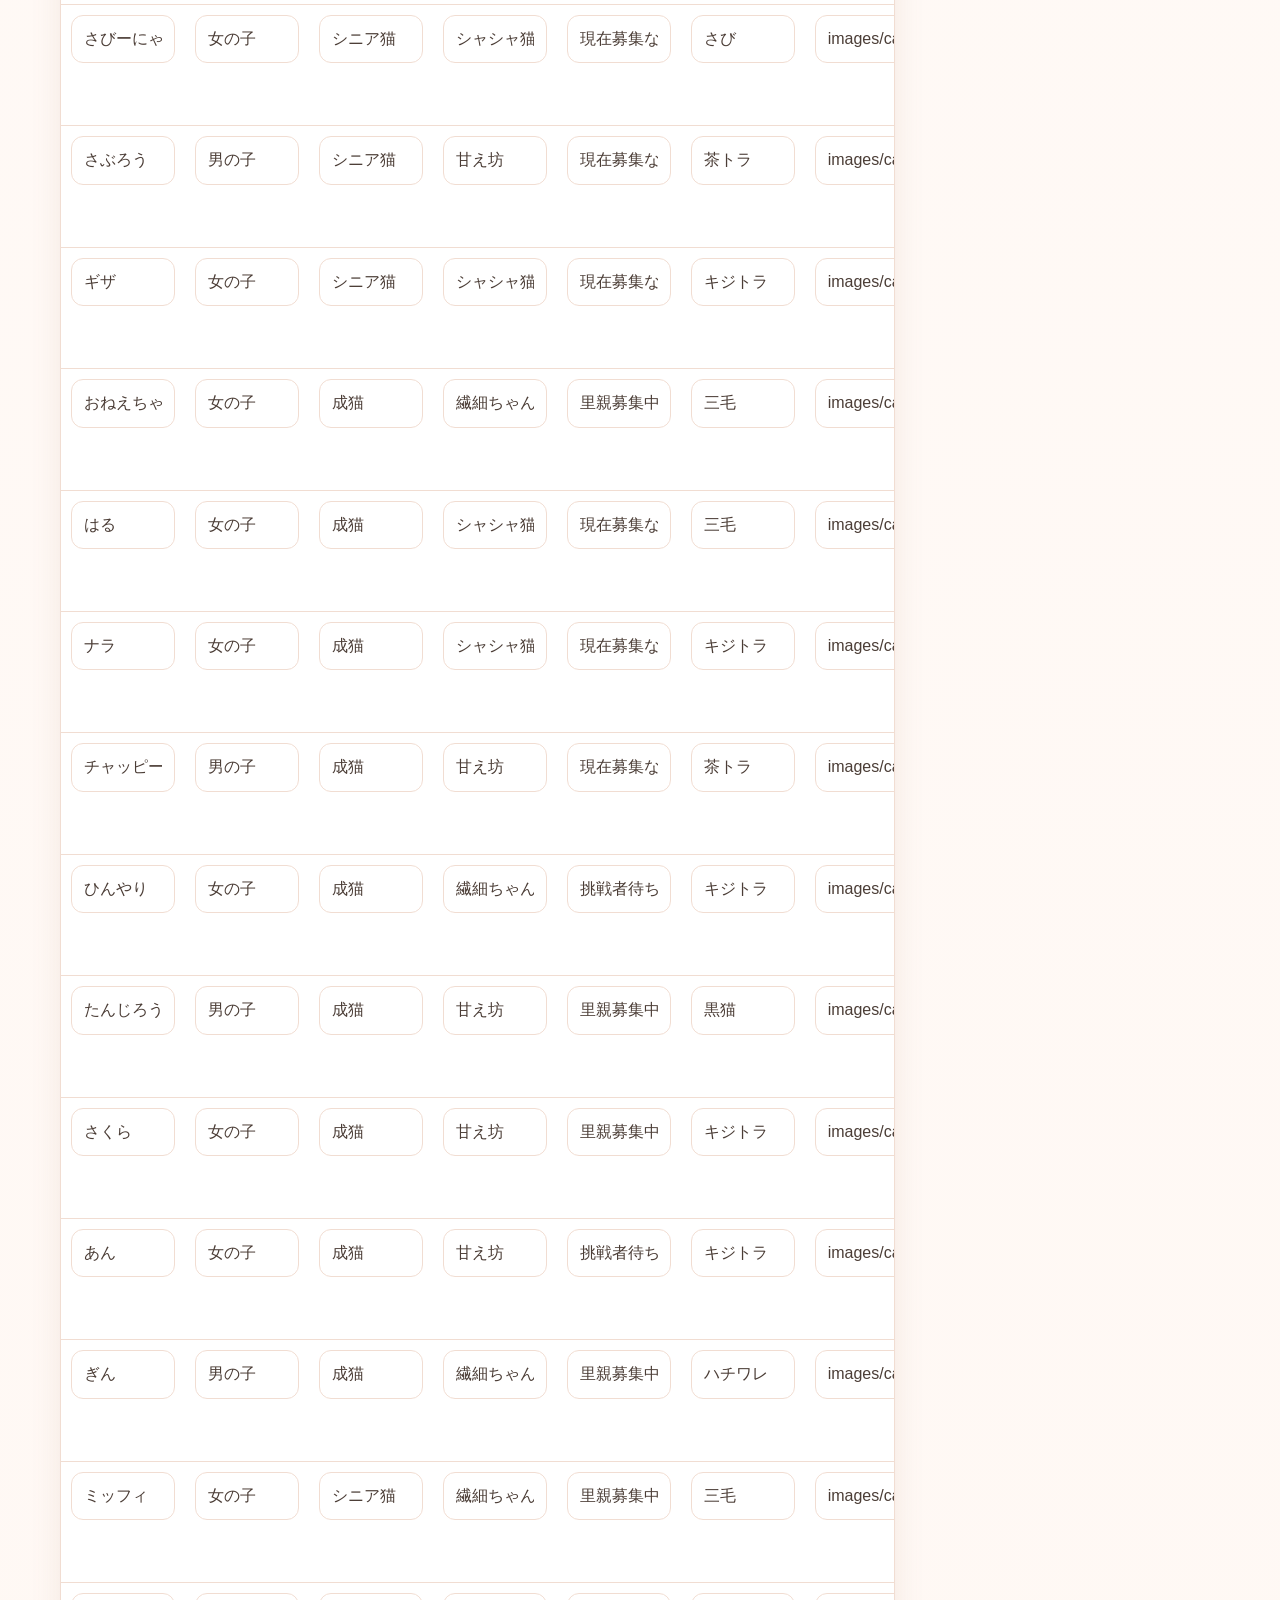
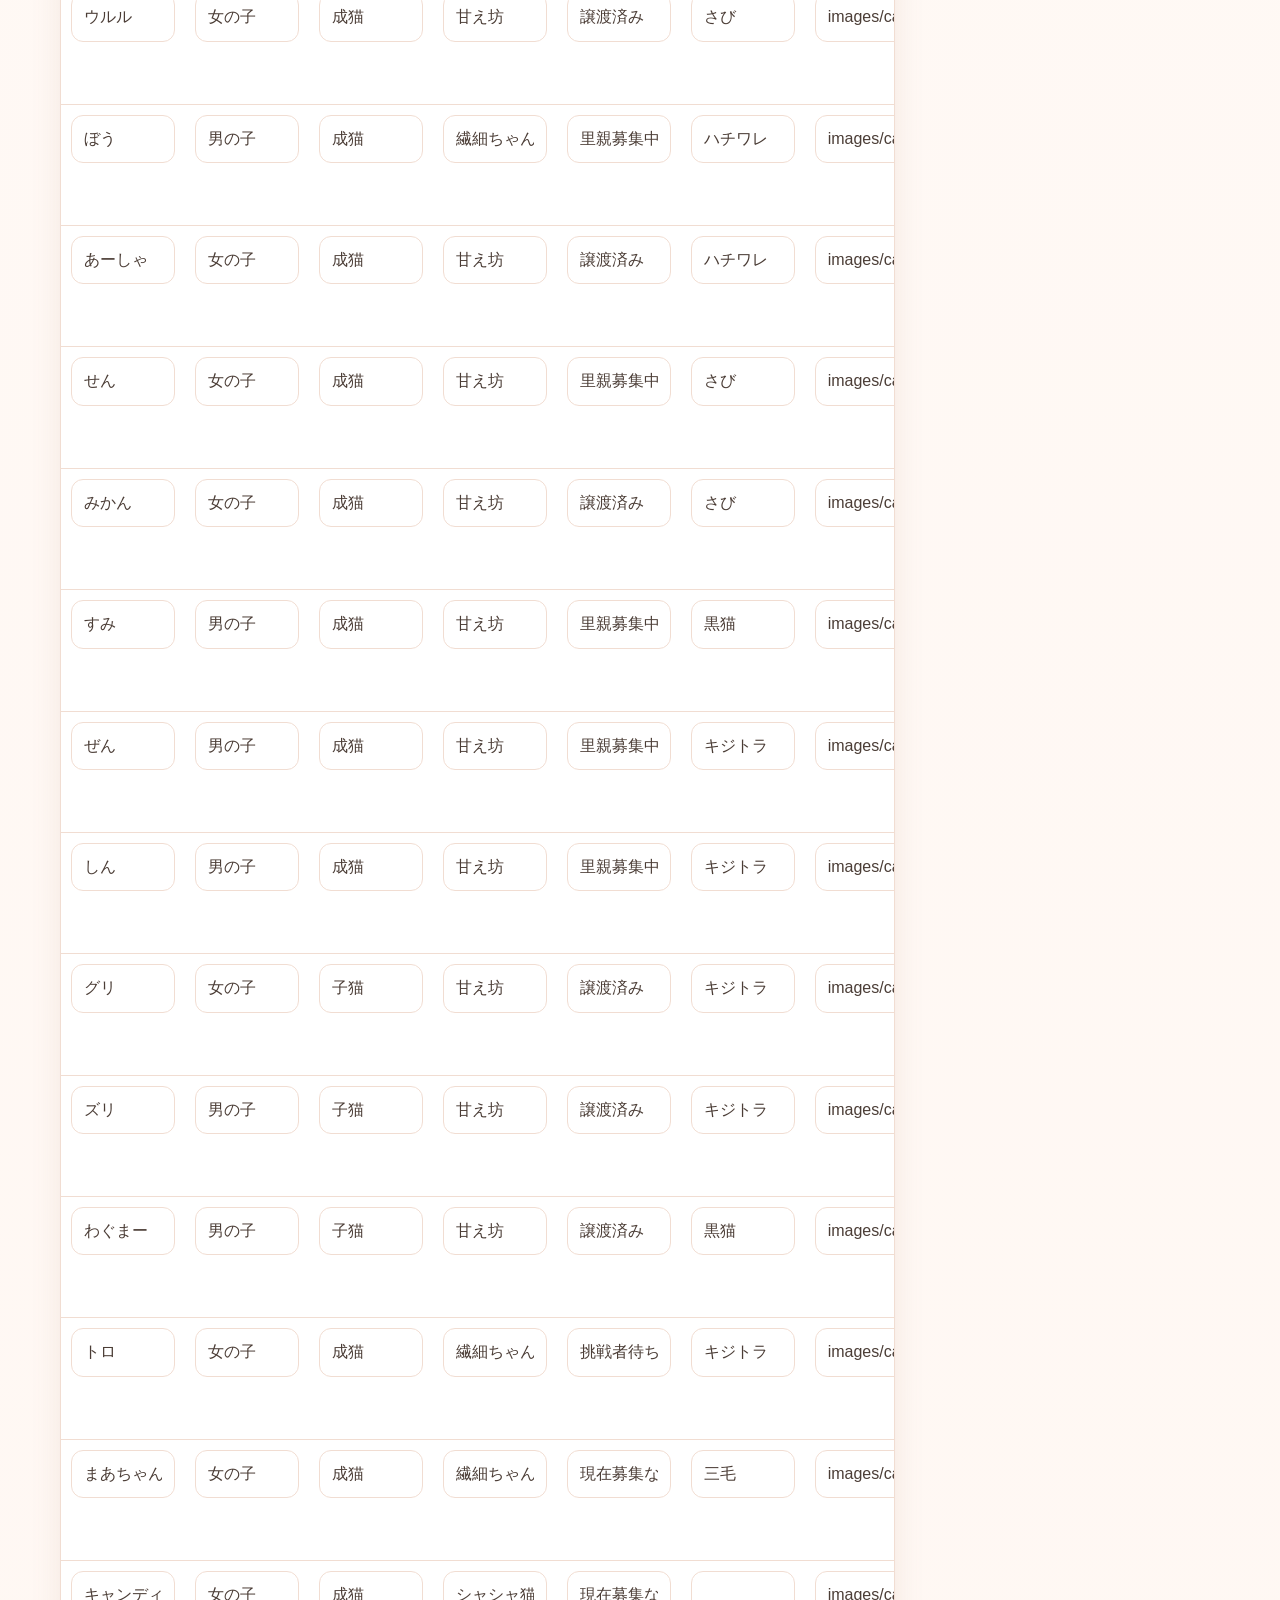
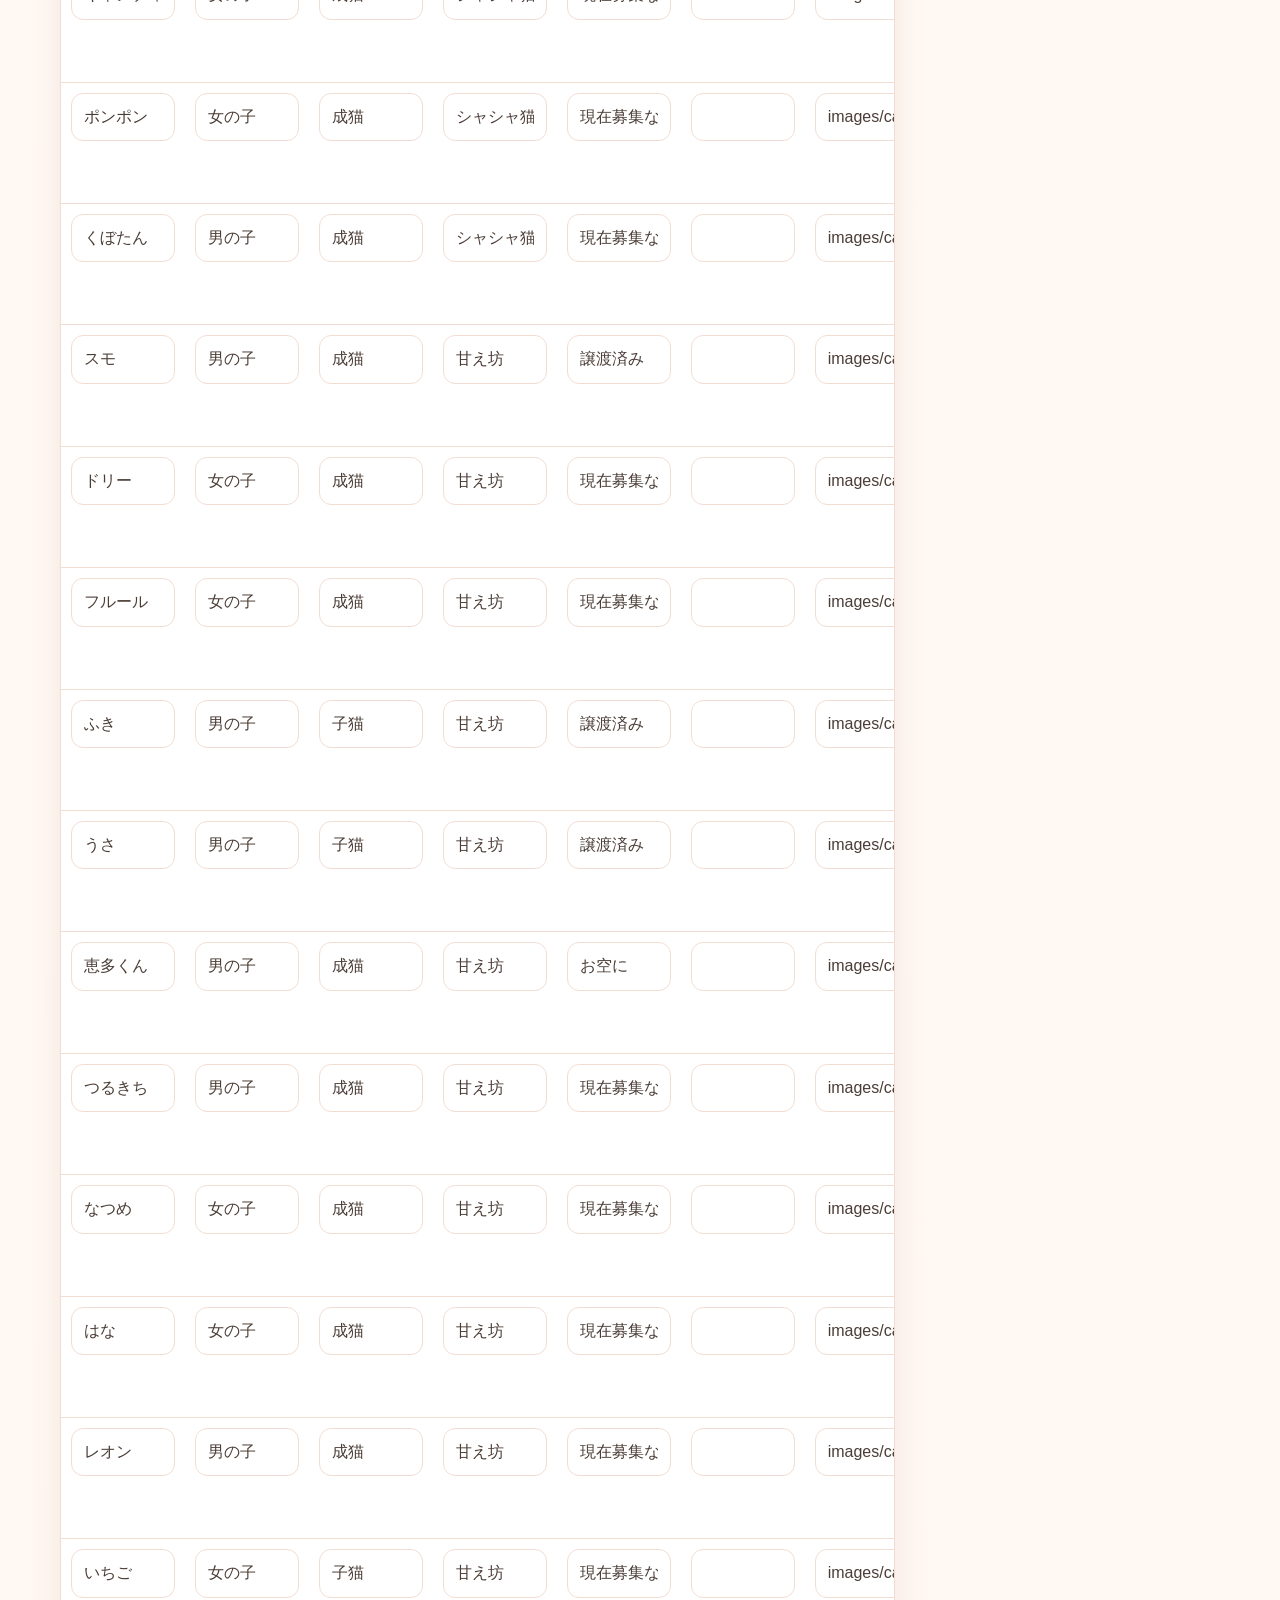
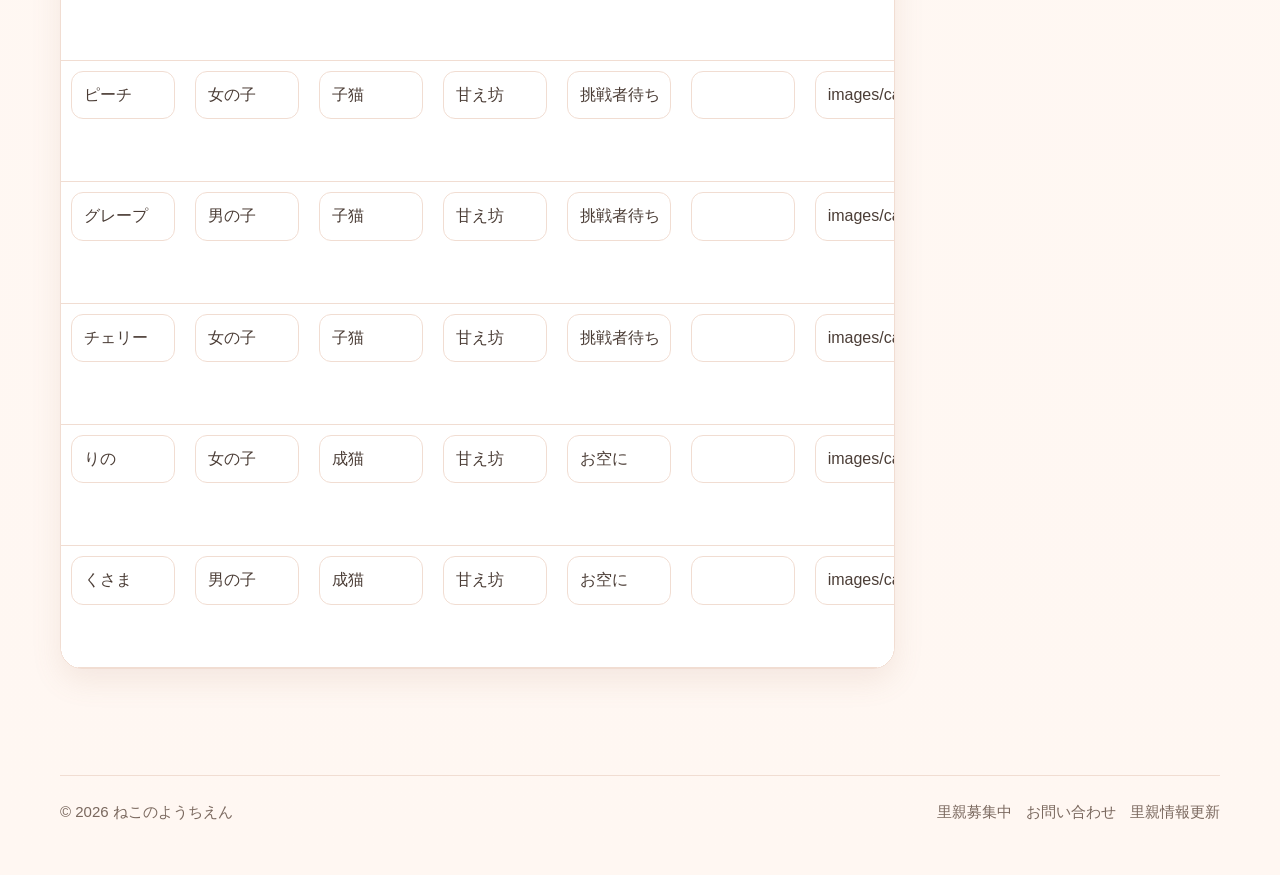
==== commit fe970efc: "Add files via upload" ====
--- a/admin.html
+++ b/admin.html
@@ -14,15 +14,27 @@
       <a href="index.html">トップ</a>
       <a href="profile.html">プロフィール</a>
       <a href="guide.html">ご利用案内</a>
-      <a href="cats.html">里親募集中</a>
+      <a href="cats.html">ねこ達の部屋</a>
       <a href="contact.html">ご予約 / お問い合わせ</a>
       <a href="faq.html">よくある質問</a>
-      <a href="admin.html">里親情報更新</a>
+      <a href="support.html">応援する</a>
     </nav>
     <div class="nav-actions">
+      <div class="header-social" aria-label="SNSリンク">
+        <a href="https://www.facebook.com/nekohoiku?ref=embed_page" target="_blank" rel="noopener noreferrer" aria-label="Facebook">f</a>
+        <a href="https://www.instagram.com/nekohoiku/" target="_blank" rel="noopener noreferrer" aria-label="Instagram">IG</a>
+        <a href="https://store.line.me/stickershop/author/5823966/ja" target="_blank" rel="noopener noreferrer" aria-label="LINEスタンプ">line</a>
+      </div>
       <a class="btn btn-primary" href="contact.html">お問い合わせ</a>
-      <button class="menu-toggle" id="menuToggle" aria-label="開閉メニュー">☰</button>
     </div>
+  </div>
+  <div class="container mobile-menu-row">
+    <button class="menu-toggle" id="menuToggle" aria-label="開閉メニュー">☰</button>
+    <nav class="mobile-quick-nav" aria-label="主要メニュー">
+      <a href="cats.html">里親募集中</a>
+      <a href="contact.html">お問い合わせ</a>
+      <a href="support.html">応援する</a>
+    </nav>
   </div>
 </header>
 
--- a/styles.css
+++ b/styles.css
@@ -849,3 +849,152 @@
     text-overflow: ellipsis;
   }
 }
+
+/* Mobile header update: hamburger on the left, SNS on the right, and fixed main links */
+.header-social {
+  display: none;
+  align-items: center;
+  gap: 8px;
+}
+
+.header-social a {
+  display: inline-flex;
+  align-items: center;
+  justify-content: center;
+  min-width: 42px;
+  height: 42px;
+  padding: 0 8px;
+  border: 2px solid var(--primary-dark);
+  border-radius: 8px;
+  background: rgba(255, 255, 255, 0.9);
+  color: #111;
+  font-size: 1.05rem;
+  font-weight: 900;
+  line-height: 1;
+}
+
+.mobile-menu-row {
+  display: none;
+}
+
+@media (max-width: 760px) {
+  .topbar {
+    background: rgba(255, 250, 247, 0.96);
+  }
+
+  .nav {
+    min-height: 72px;
+    gap: 10px;
+    position: relative;
+  }
+
+  .brand {
+    gap: 10px;
+    font-size: 1.2rem;
+    min-width: 0;
+  }
+
+  .brand span:last-child {
+    white-space: nowrap;
+  }
+
+  .brand-mark {
+    width: 42px;
+    height: 42px;
+    flex: 0 0 42px;
+  }
+
+  .nav-actions {
+    margin-left: auto;
+    gap: 0;
+  }
+
+  .header-social {
+    display: flex;
+  }
+
+  .header-social a {
+    min-width: 40px;
+    height: 40px;
+    font-size: 0.95rem;
+  }
+
+  .mobile-menu-row {
+    display: flex;
+    align-items: center;
+    gap: 10px;
+    padding-top: 10px;
+    padding-bottom: 12px;
+    border-top: 1px solid rgba(241, 221, 210, 0.8);
+  }
+
+  .menu-toggle {
+    display: inline-flex;
+    align-items: center;
+    justify-content: center;
+    width: 44px;
+    height: 44px;
+    flex: 0 0 44px;
+    color: #1594ff;
+    background: var(--card);
+    box-shadow: var(--shadow);
+  }
+
+  .mobile-quick-nav {
+    display: flex;
+    align-items: center;
+    justify-content: space-between;
+    gap: 8px;
+    flex: 1 1 auto;
+    min-width: 0;
+  }
+
+  .mobile-quick-nav a {
+    display: inline-flex;
+    align-items: center;
+    justify-content: center;
+    white-space: nowrap;
+    color: #111;
+    font-size: clamp(1rem, 4vw, 1.25rem);
+    font-weight: 800;
+    text-decoration: underline;
+    text-underline-offset: 4px;
+  }
+
+  .nav-links {
+    left: 10px;
+    right: 10px;
+    top: calc(100% + 66px);
+    z-index: 80;
+  }
+
+  .section:first-child,
+  .hero:first-child {
+    padding-top: 28px;
+  }
+}
+
+@media (max-width: 390px) {
+  .brand {
+    font-size: 1.05rem;
+  }
+
+  .header-social {
+    gap: 5px;
+  }
+
+  .header-social a {
+    min-width: 36px;
+    height: 36px;
+    padding: 0 6px;
+    font-size: 0.85rem;
+  }
+
+  .mobile-menu-row {
+    gap: 8px;
+  }
+
+  .mobile-quick-nav {
+    gap: 6px;
+  }
+}
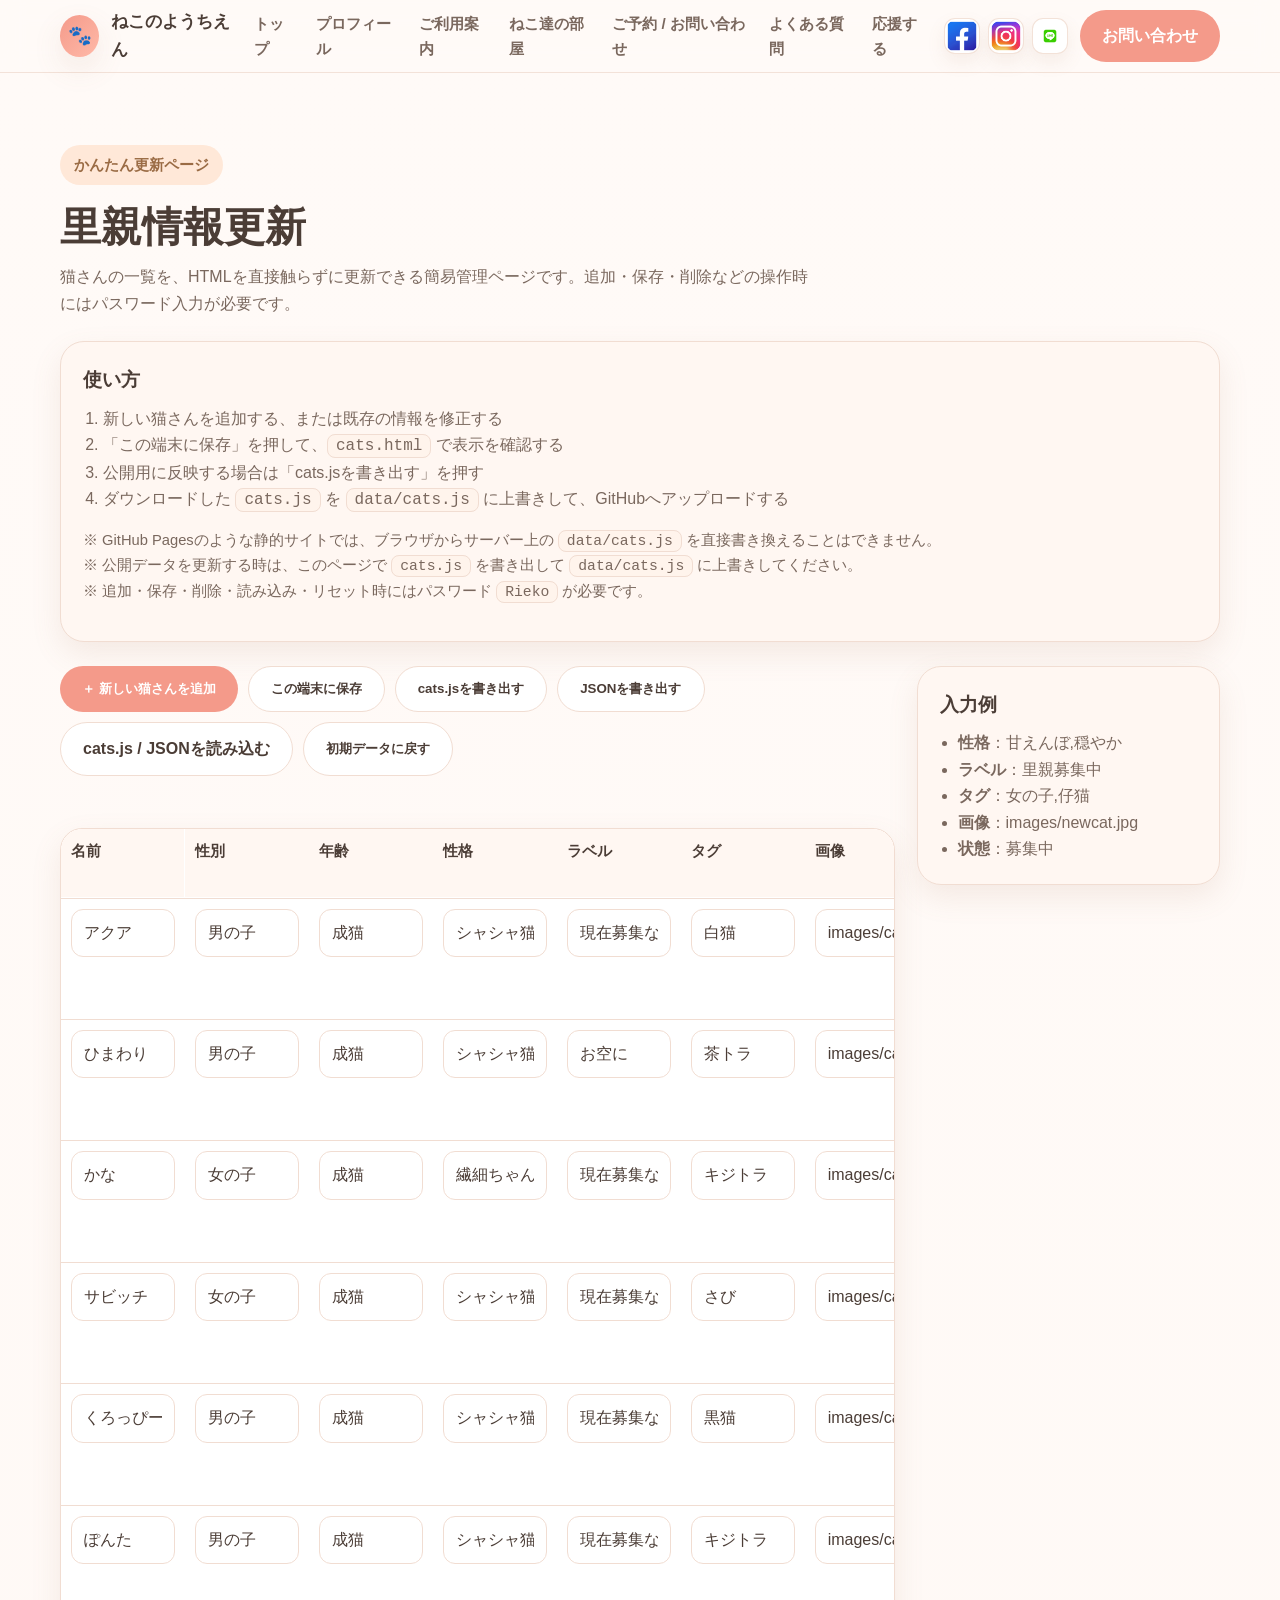
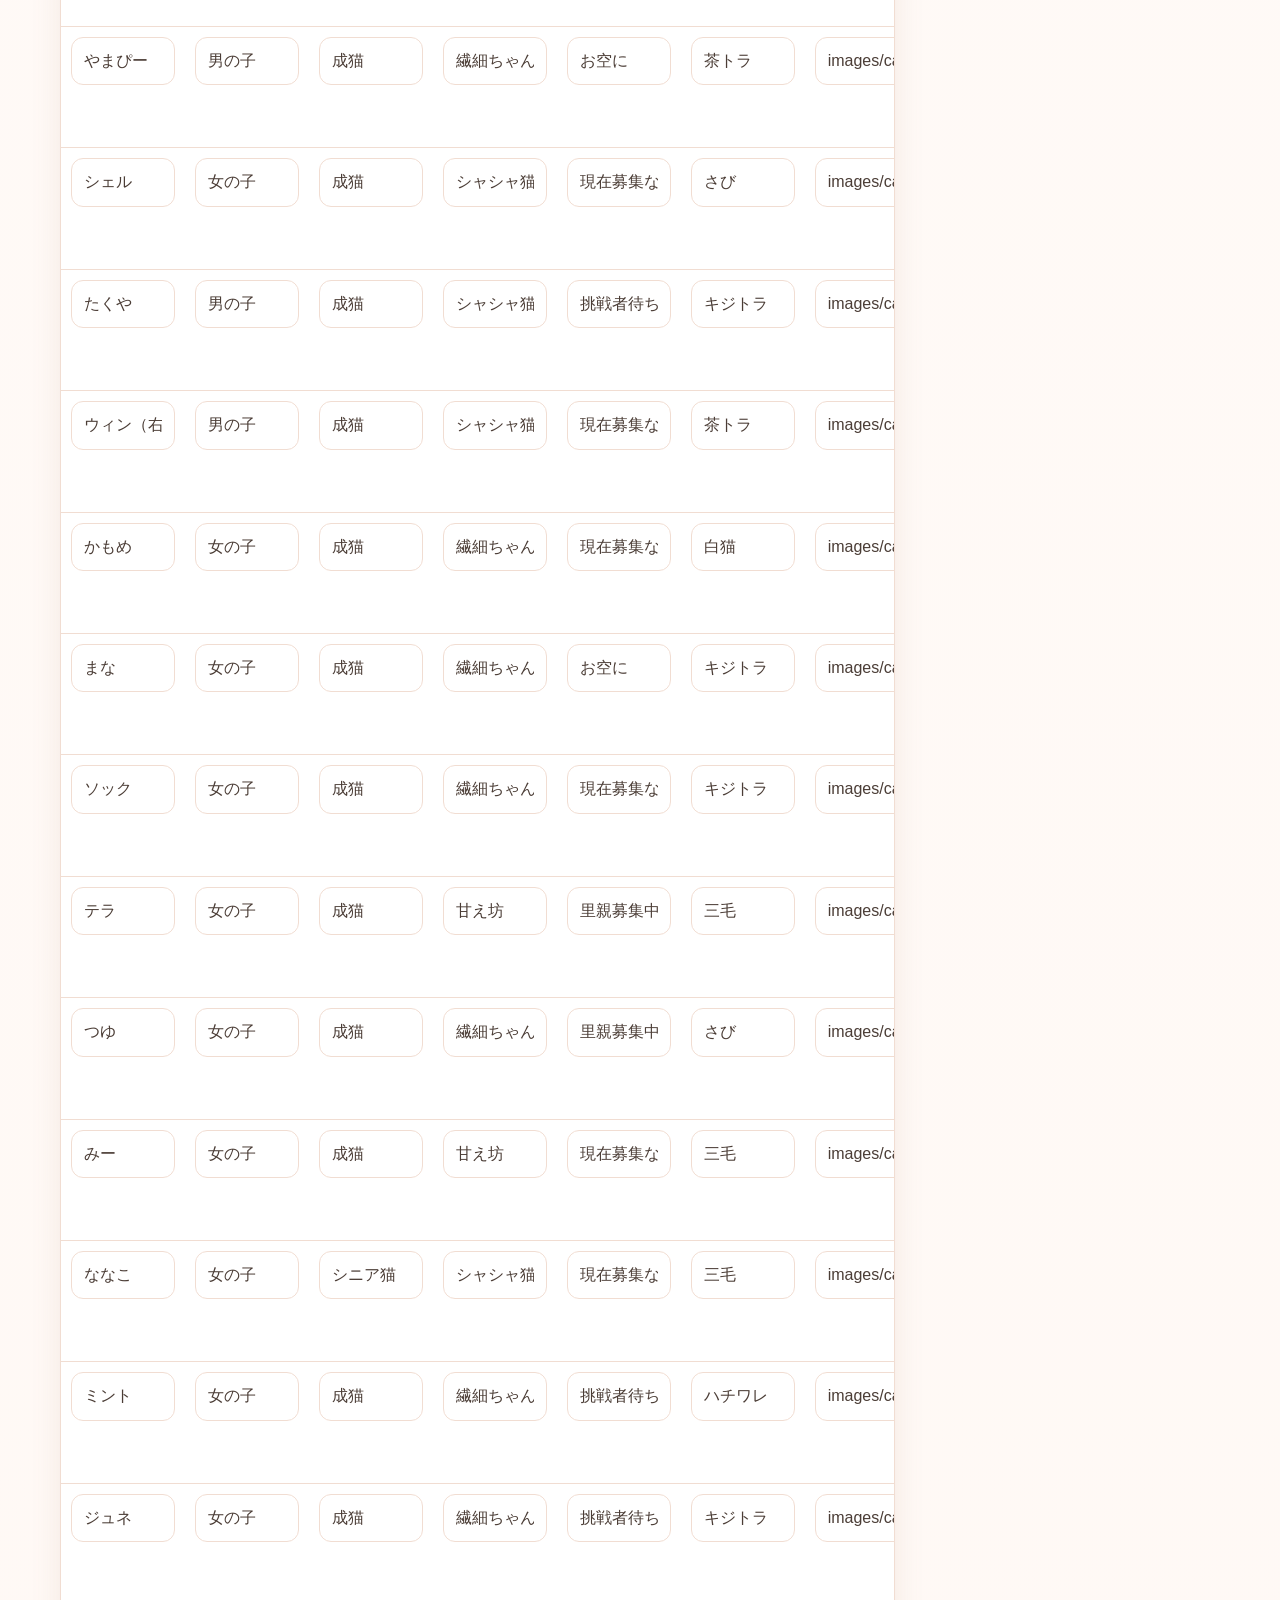
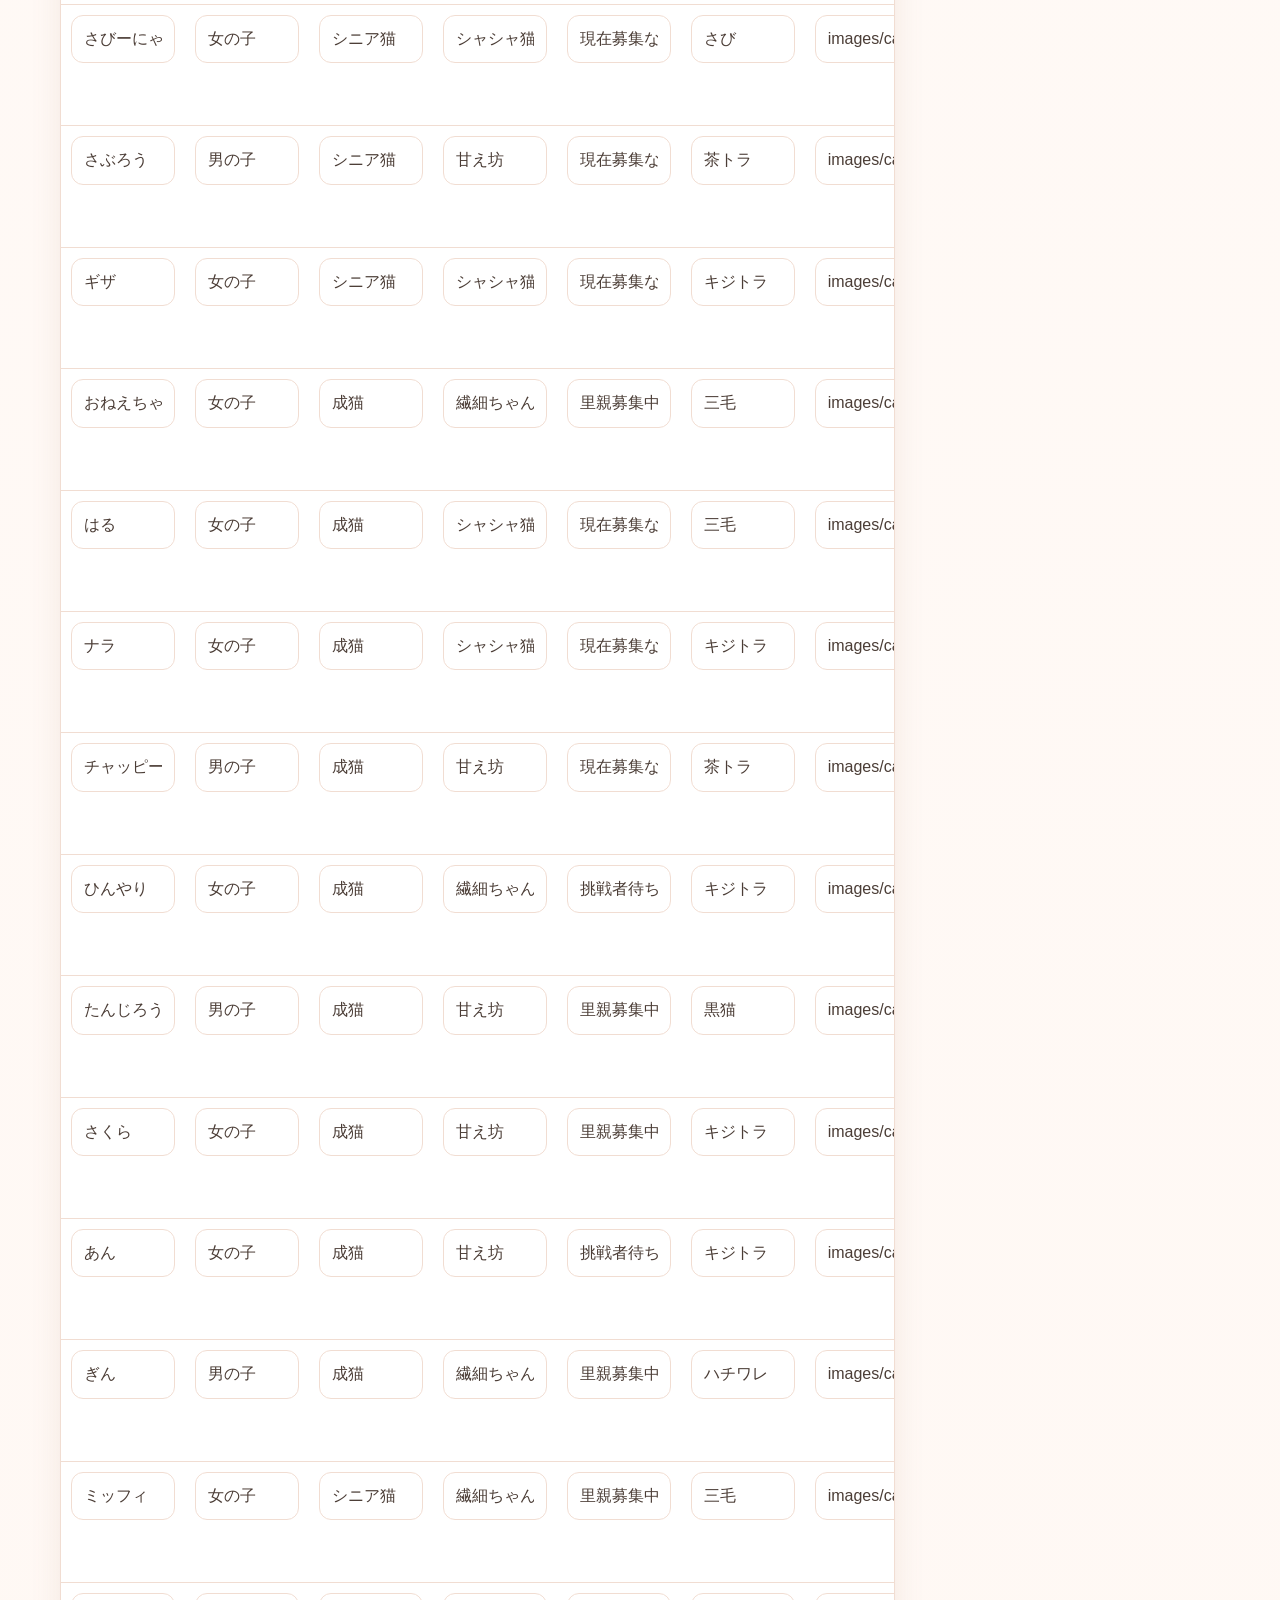
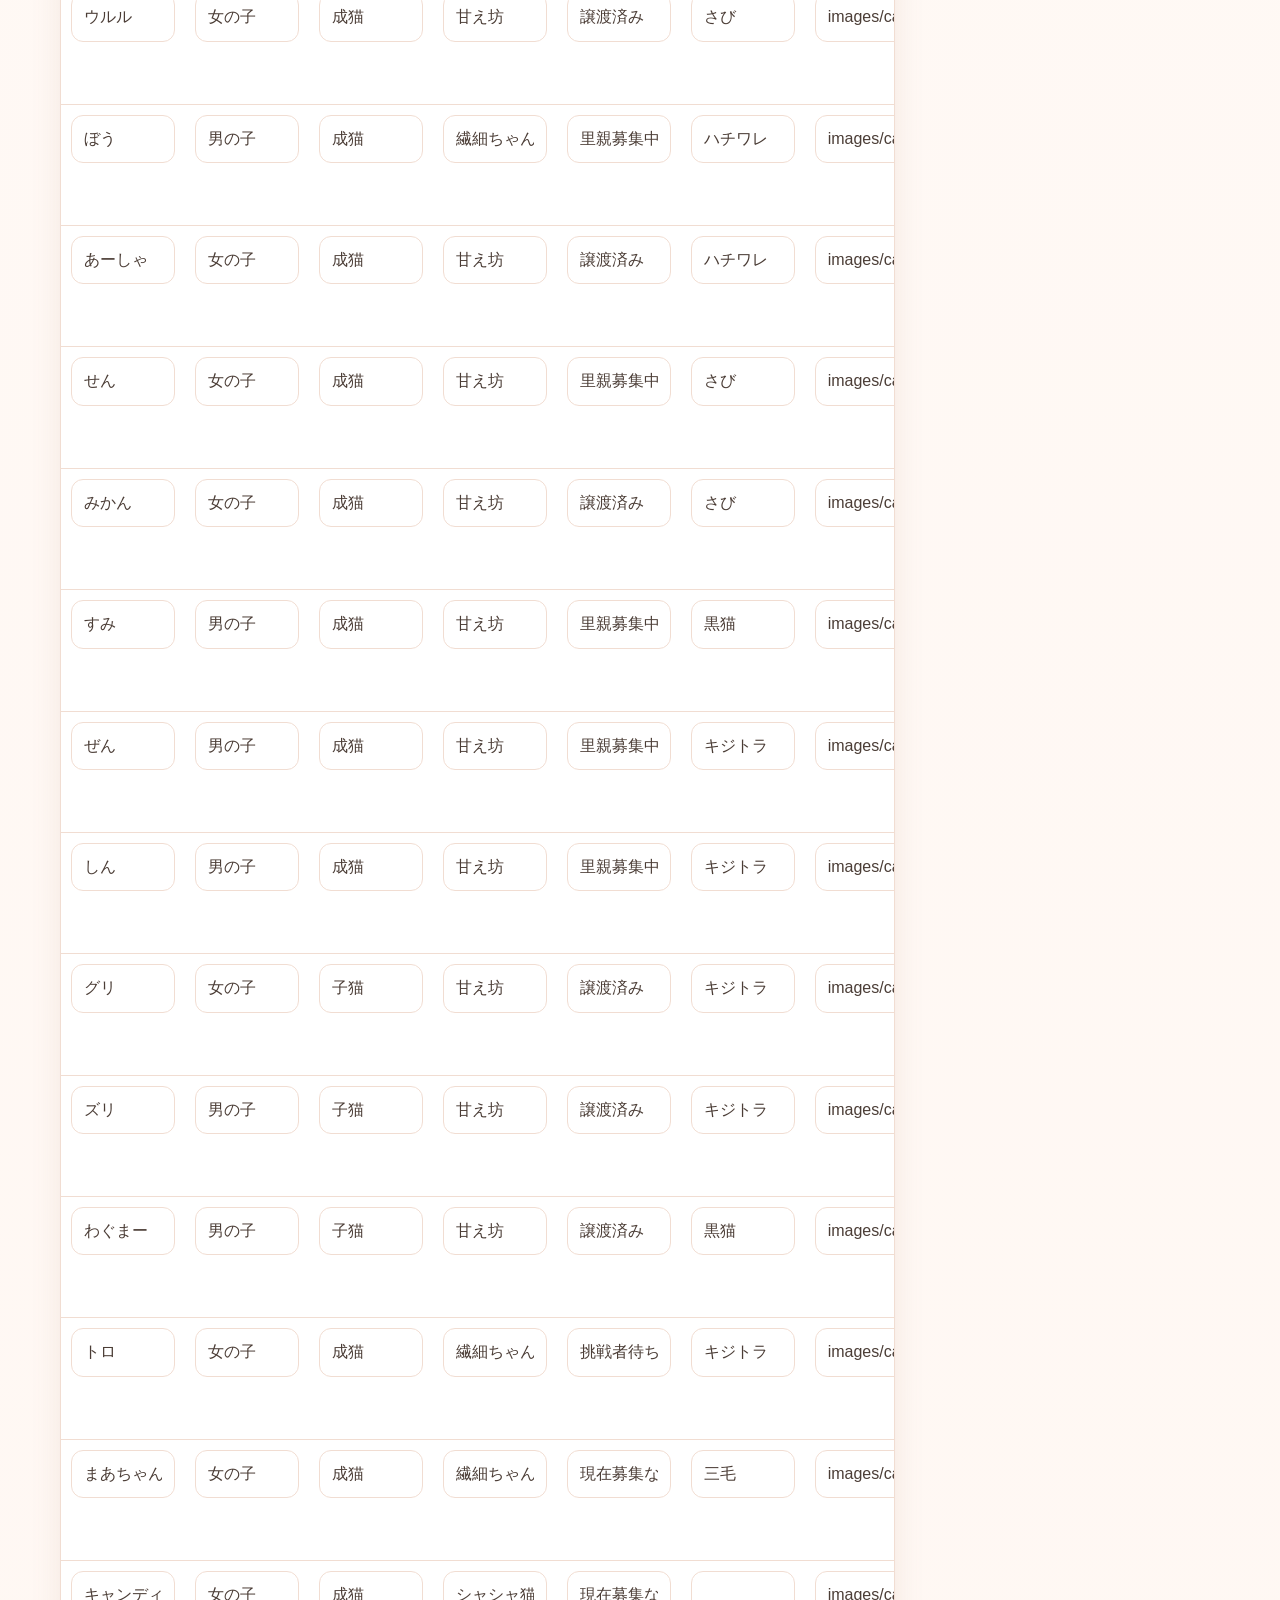
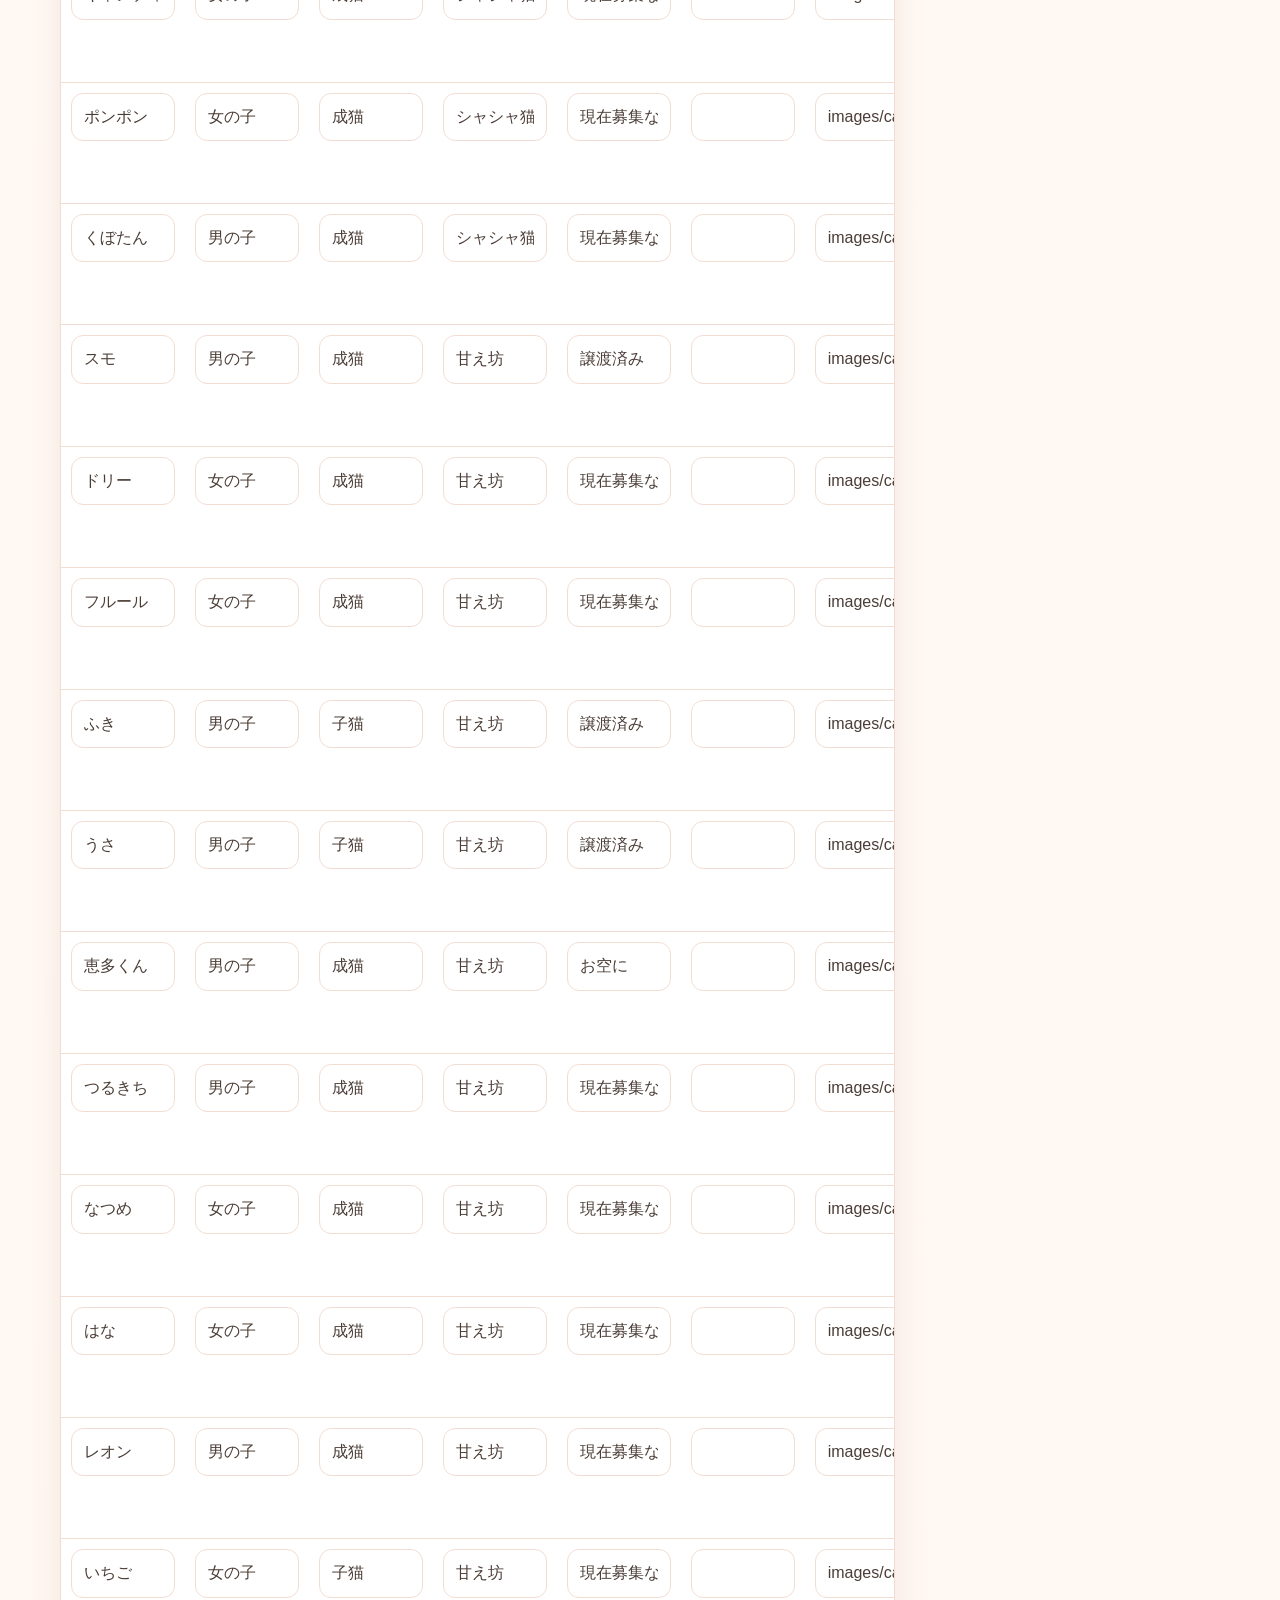
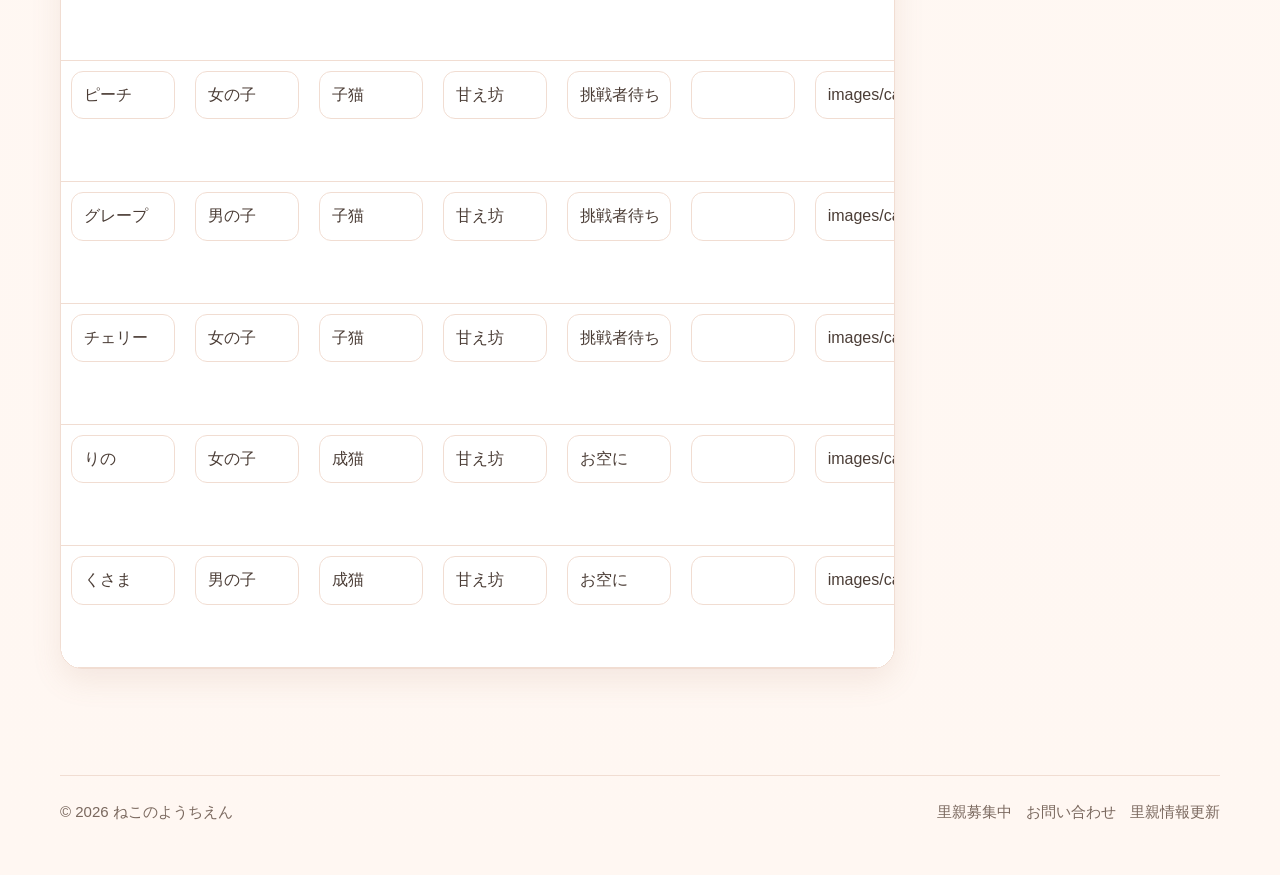
==== commit f136e3ac: "Add files via upload" ====
--- a/admin.html
+++ b/admin.html
@@ -6,10 +6,13 @@
 
 <header class="topbar">
   <div class="container nav">
+    <button class="menu-toggle" id="menuToggle" aria-label="開閉メニュー">☰</button>
+
     <a href="index.html" class="brand" aria-label="トップへ">
       <span class="brand-mark">🐾</span>
       <span>ねこのようちえん</span>
     </a>
+
     <nav class="nav-links" id="mobileMenu">
       <a href="index.html">トップ</a>
       <a href="profile.html">プロフィール</a>
@@ -19,23 +22,28 @@
       <a href="faq.html">よくある質問</a>
       <a href="support.html">応援する</a>
     </nav>
+
     <div class="nav-actions">
-      <div class="header-social" aria-label="SNSリンク">
-        <a href="https://www.facebook.com/nekohoiku?ref=embed_page" target="_blank" rel="noopener noreferrer" aria-label="Facebook">f</a>
-        <a href="https://www.instagram.com/nekohoiku/" target="_blank" rel="noopener noreferrer" aria-label="Instagram">IG</a>
-        <a href="https://store.line.me/stickershop/author/5823966/ja" target="_blank" rel="noopener noreferrer" aria-label="LINEスタンプ">line</a>
+      <div class="sns-icons" aria-label="SNSリンク">
+        <a class="sns-icon" href="https://www.facebook.com/nekohoiku?ref=embed_page" target="_blank" rel="noopener noreferrer" aria-label="Facebook">
+          <img src="images/sns-facebook.png" alt="Facebook" />
+        </a>
+        <a class="sns-icon" href="https://www.instagram.com/nekohoiku/" target="_blank" rel="noopener noreferrer" aria-label="Instagram">
+          <img src="images/sns-instagram.png" alt="Instagram" />
+        </a>
+        <a class="sns-icon" href="https://store.line.me/stickershop/product/32294280/ja" target="_blank" rel="noopener noreferrer" aria-label="LINE">
+          <img src="images/sns-line.png" alt="LINE" />
+        </a>
       </div>
-      <a class="btn btn-primary" href="contact.html">お問い合わせ</a>
+      <a class="btn btn-primary nav-contact" href="contact.html">お問い合わせ</a>
     </div>
   </div>
-  <div class="container mobile-menu-row">
-    <button class="menu-toggle" id="menuToggle" aria-label="開閉メニュー">☰</button>
-    <nav class="mobile-quick-nav" aria-label="主要メニュー">
-      <a href="cats.html">里親募集中</a>
-      <a href="contact.html">お問い合わせ</a>
-      <a href="support.html">応援する</a>
-    </nav>
-  </div>
+
+  <nav class="mobile-quick-nav" aria-label="主要メニュー">
+    <a href="cats.html">里親募集中</a>
+    <a href="contact.html">お問い合わせ</a>
+    <a href="support.html">応援する</a>
+  </nav>
 </header>
 
 <main class="section">
--- a/styles.css
+++ b/styles.css
@@ -850,30 +850,51 @@
   }
 }
 
-/* Mobile header update: hamburger on the left, SNS on the right, and fixed main links */
-.header-social {
-  display: none;
+
+/* Mobile header SNS update (2026-06-13) */
+.nav {
+  position: relative;
+}
+
+.nav-actions {
+  margin-left: auto;
+}
+
+.nav-contact {
+  white-space: nowrap;
+}
+
+.sns-icons {
+  display: flex;
   align-items: center;
   gap: 8px;
 }
 
-.header-social a {
-  display: inline-flex;
-  align-items: center;
-  justify-content: center;
-  min-width: 42px;
-  height: 42px;
-  padding: 0 8px;
-  border: 2px solid var(--primary-dark);
-  border-radius: 8px;
-  background: rgba(255, 255, 255, 0.9);
-  color: #111;
-  font-size: 1.05rem;
-  font-weight: 900;
-  line-height: 1;
-}
-
-.mobile-menu-row {
+.sns-icon {
+  width: 36px;
+  height: 36px;
+  border-radius: 11px;
+  display: grid;
+  place-items: center;
+  background: #fff;
+  border: 1px solid rgba(241, 221, 210, 0.85);
+  box-shadow: 0 8px 18px rgba(166, 118, 88, 0.10);
+  overflow: hidden;
+  transition: transform 0.18s ease, box-shadow 0.18s ease;
+}
+
+.sns-icon:hover {
+  transform: translateY(-1px);
+  box-shadow: 0 10px 24px rgba(232, 129, 111, 0.16);
+}
+
+.sns-icon img {
+  width: 100%;
+  height: 100%;
+  object-fit: cover;
+}
+
+.mobile-quick-nav {
   display: none;
 }
 
@@ -883,118 +904,179 @@
   }
 
   .nav {
-    min-height: 72px;
-    gap: 10px;
-    position: relative;
+    min-height: 66px;
+    gap: 9px;
   }
 
   .brand {
-    gap: 10px;
-    font-size: 1.2rem;
+    flex: 1 1 auto;
     min-width: 0;
+    gap: 9px;
+    font-size: clamp(1rem, 4.2vw, 1.22rem);
   }
 
   .brand span:last-child {
     white-space: nowrap;
+    overflow: hidden;
+    text-overflow: ellipsis;
   }
 
   .brand-mark {
+    width: 40px;
+    height: 40px;
+    flex: 0 0 40px;
+    background: linear-gradient(135deg, var(--primary), #ffb9a8);
+  }
+
+  .menu-toggle {
+    display: inline-grid;
+    place-items: center;
+    flex: 0 0 42px;
     width: 42px;
     height: 42px;
-    flex: 0 0 42px;
+    padding: 0;
+    border-radius: 14px;
+    background: linear-gradient(135deg, var(--primary), #ffb9a8);
+    color: #fff;
+    font-size: 1.22rem;
+    font-weight: 800;
+    box-shadow: 0 10px 22px rgba(232, 129, 111, 0.25);
+  }
+
+  .menu-toggle:active {
+    transform: translateY(1px);
+    background: var(--primary-dark);
+  }
+
+  .nav-links {
+    left: 12px;
+    right: auto;
+    top: calc(100% + 8px);
+    width: min(270px, calc(100vw - 24px));
+    background: rgba(255, 255, 255, 0.99);
+    border: 1px solid var(--line);
+    border-radius: 20px;
+    box-shadow: 0 18px 38px rgba(166, 118, 88, 0.20);
+    padding: 12px;
+    z-index: 80;
+  }
+
+  .nav-links a {
+    padding: 10px 12px;
+    border-radius: 999px;
+    background: #fff7f2;
+    color: var(--text);
+    font-weight: 800;
+  }
+
+  .nav-links a:hover {
+    background: var(--accent-2);
+    color: var(--primary-dark);
   }
 
   .nav-actions {
-    margin-left: auto;
     gap: 0;
-  }
-
-  .header-social {
-    display: flex;
-  }
-
-  .header-social a {
-    min-width: 40px;
-    height: 40px;
-    font-size: 0.95rem;
-  }
-
-  .mobile-menu-row {
+    margin-left: 0;
+    flex: 0 0 auto;
+  }
+
+  .nav-contact {
+    display: none;
+  }
+
+  .sns-icons {
+    gap: 6px;
+  }
+
+  .sns-icon {
+    width: 34px;
+    height: 34px;
+    border-radius: 9px;
+    box-shadow: 0 6px 14px rgba(166, 118, 88, 0.10);
+  }
+
+  .mobile-quick-nav {
+    display: grid;
+    grid-template-columns: repeat(3, minmax(0, 1fr));
+    gap: 7px;
+    width: min(calc(100% - 20px), var(--max));
+    margin: 0 auto 10px;
+  }
+
+  .mobile-quick-nav a {
     display: flex;
     align-items: center;
-    gap: 10px;
-    padding-top: 10px;
-    padding-bottom: 12px;
-    border-top: 1px solid rgba(241, 221, 210, 0.8);
+    justify-content: center;
+    min-height: 38px;
+    padding: 8px 4px;
+    border-radius: 999px;
+    background: linear-gradient(135deg, #fff, #fff7f2);
+    border: 1px solid var(--line);
+    color: var(--text);
+    box-shadow: 0 8px 18px rgba(166, 118, 88, 0.10);
+    font-size: clamp(0.78rem, 3.4vw, 0.94rem);
+    font-weight: 800;
+    letter-spacing: 0.01em;
+    line-height: 1.2;
+    white-space: nowrap;
+  }
+
+  .mobile-quick-nav a::before {
+    content: "🐾";
+    margin-right: 4px;
+    font-size: 0.86em;
+    opacity: 0.8;
+  }
+
+  .mobile-quick-nav a:active,
+  .mobile-quick-nav a:hover {
+    background: var(--accent-2);
+    color: var(--primary-dark);
+  }
+}
+
+@media (max-width: 380px) {
+  .container {
+    width: min(calc(100% - 16px), var(--max));
+  }
+
+  .nav {
+    gap: 6px;
+  }
+
+  .brand {
+    gap: 7px;
+    font-size: 1rem;
+  }
+
+  .brand-mark {
+    width: 36px;
+    height: 36px;
+    flex-basis: 36px;
   }
 
   .menu-toggle {
-    display: inline-flex;
-    align-items: center;
-    justify-content: center;
-    width: 44px;
-    height: 44px;
-    flex: 0 0 44px;
-    color: #1594ff;
-    background: var(--card);
-    box-shadow: var(--shadow);
+    flex-basis: 38px;
+    width: 38px;
+    height: 38px;
+  }
+
+  .sns-icons {
+    gap: 4px;
+  }
+
+  .sns-icon {
+    width: 31px;
+    height: 31px;
+    border-radius: 8px;
   }
 
   .mobile-quick-nav {
-    display: flex;
-    align-items: center;
-    justify-content: space-between;
-    gap: 8px;
-    flex: 1 1 auto;
-    min-width: 0;
+    gap: 5px;
   }
 
   .mobile-quick-nav a {
-    display: inline-flex;
-    align-items: center;
-    justify-content: center;
-    white-space: nowrap;
-    color: #111;
-    font-size: clamp(1rem, 4vw, 1.25rem);
-    font-weight: 800;
-    text-decoration: underline;
-    text-underline-offset: 4px;
-  }
-
-  .nav-links {
-    left: 10px;
-    right: 10px;
-    top: calc(100% + 66px);
-    z-index: 80;
-  }
-
-  .section:first-child,
-  .hero:first-child {
-    padding-top: 28px;
-  }
-}
-
-@media (max-width: 390px) {
-  .brand {
-    font-size: 1.05rem;
-  }
-
-  .header-social {
-    gap: 5px;
-  }
-
-  .header-social a {
-    min-width: 36px;
-    height: 36px;
-    padding: 0 6px;
-    font-size: 0.85rem;
-  }
-
-  .mobile-menu-row {
-    gap: 8px;
-  }
-
-  .mobile-quick-nav {
-    gap: 6px;
-  }
-}
+    min-height: 36px;
+    font-size: 0.75rem;
+  }
+}
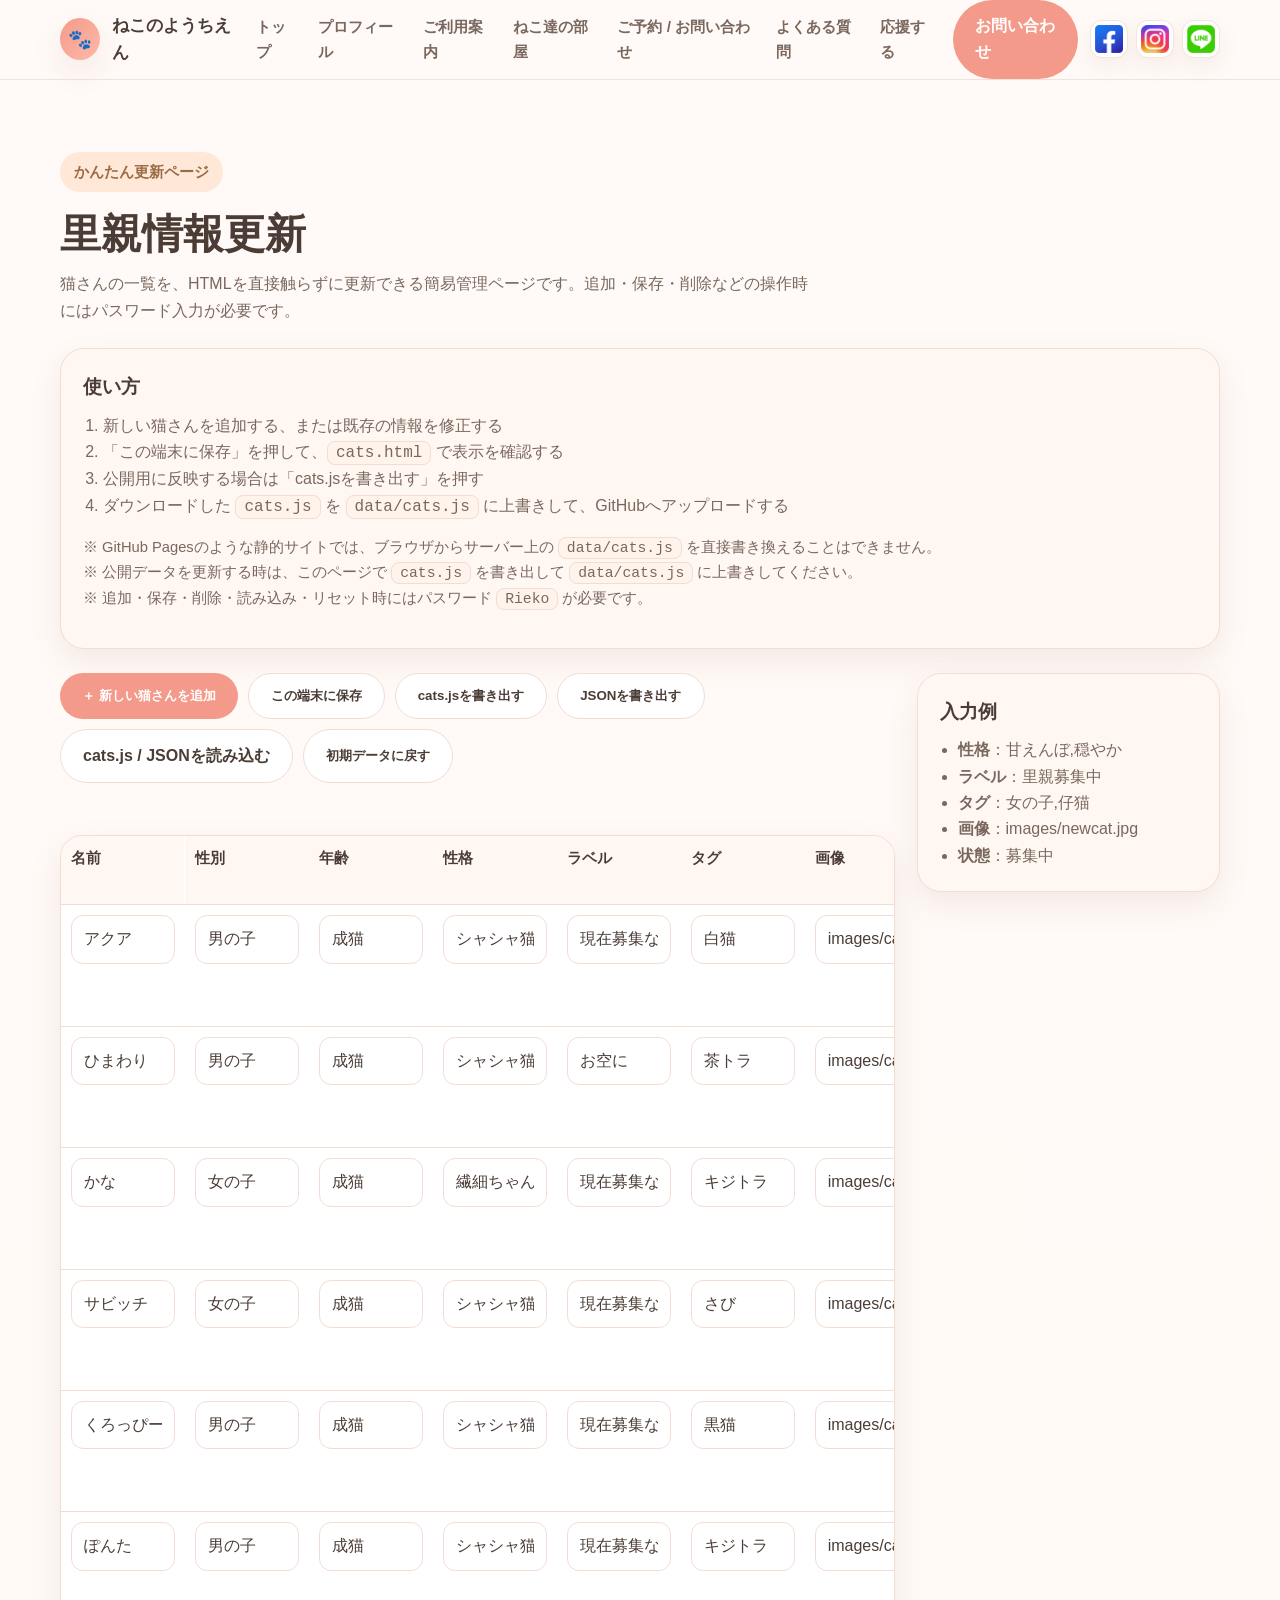
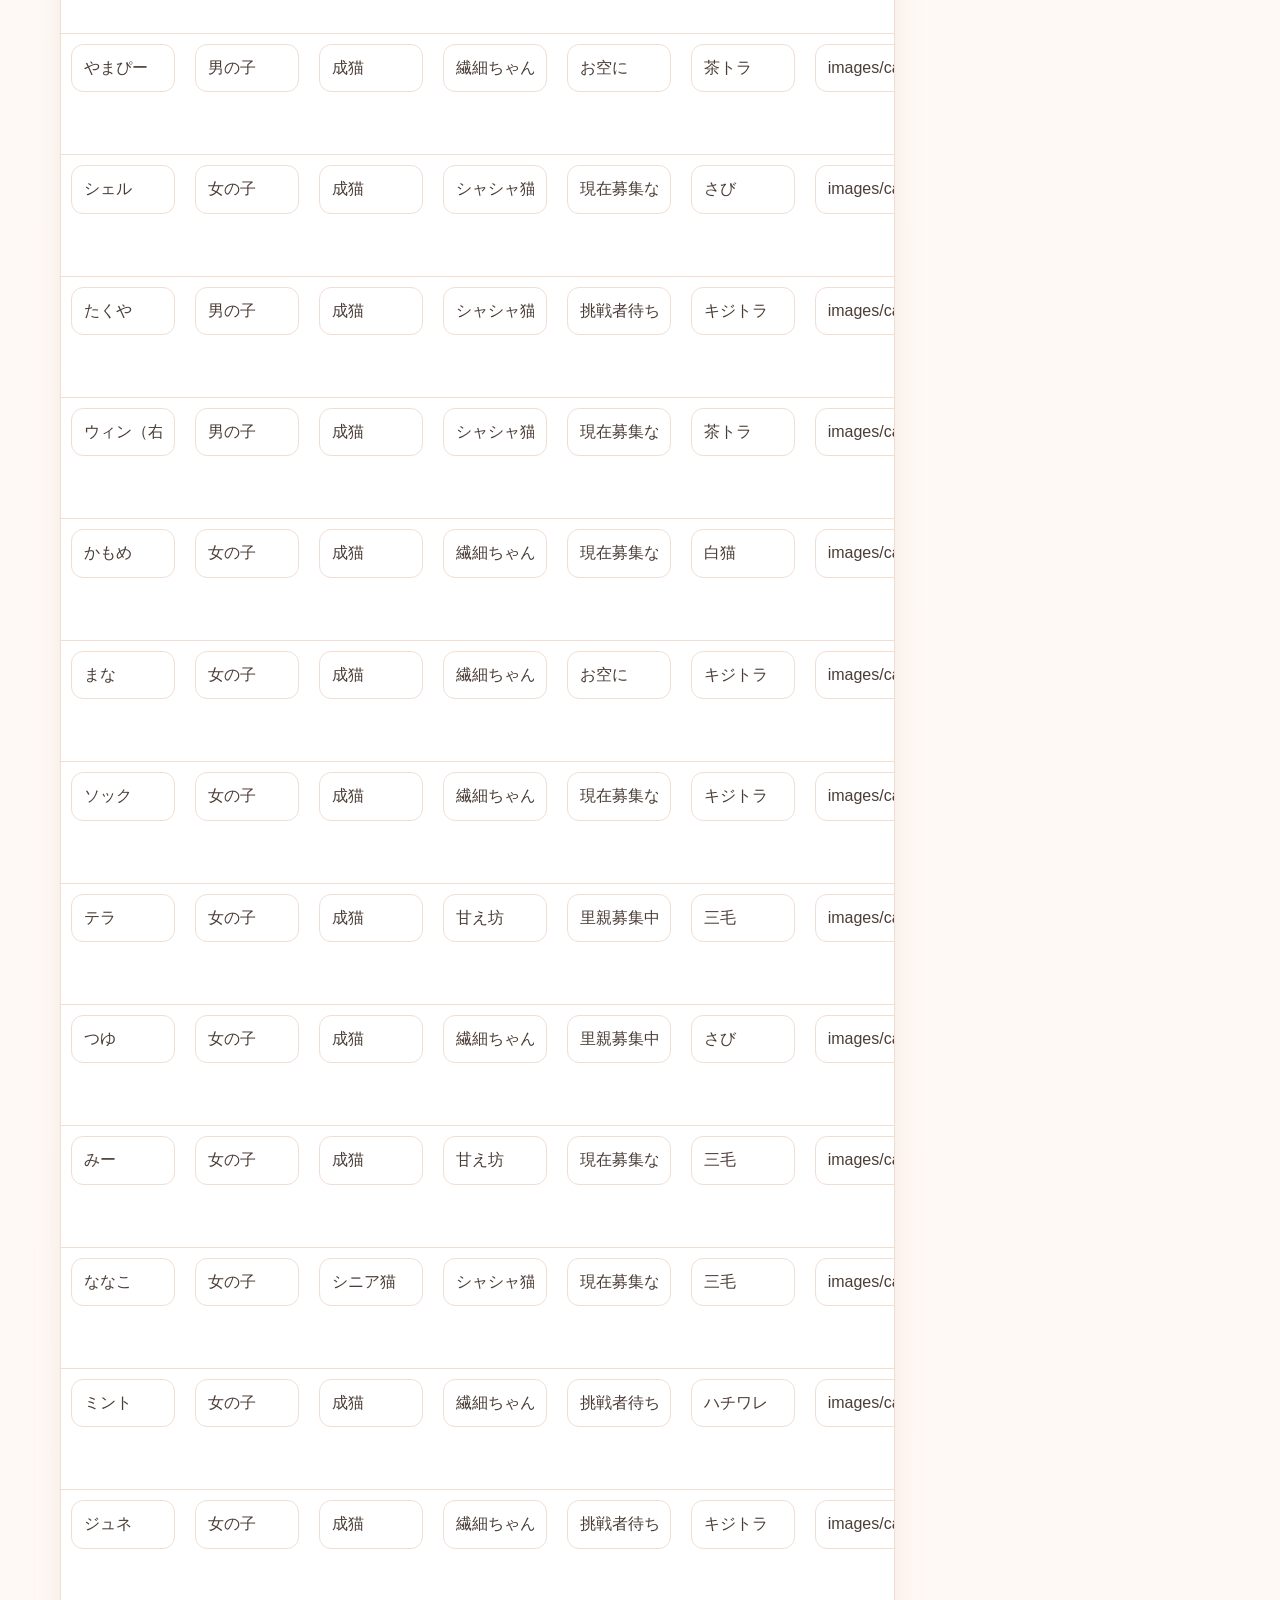
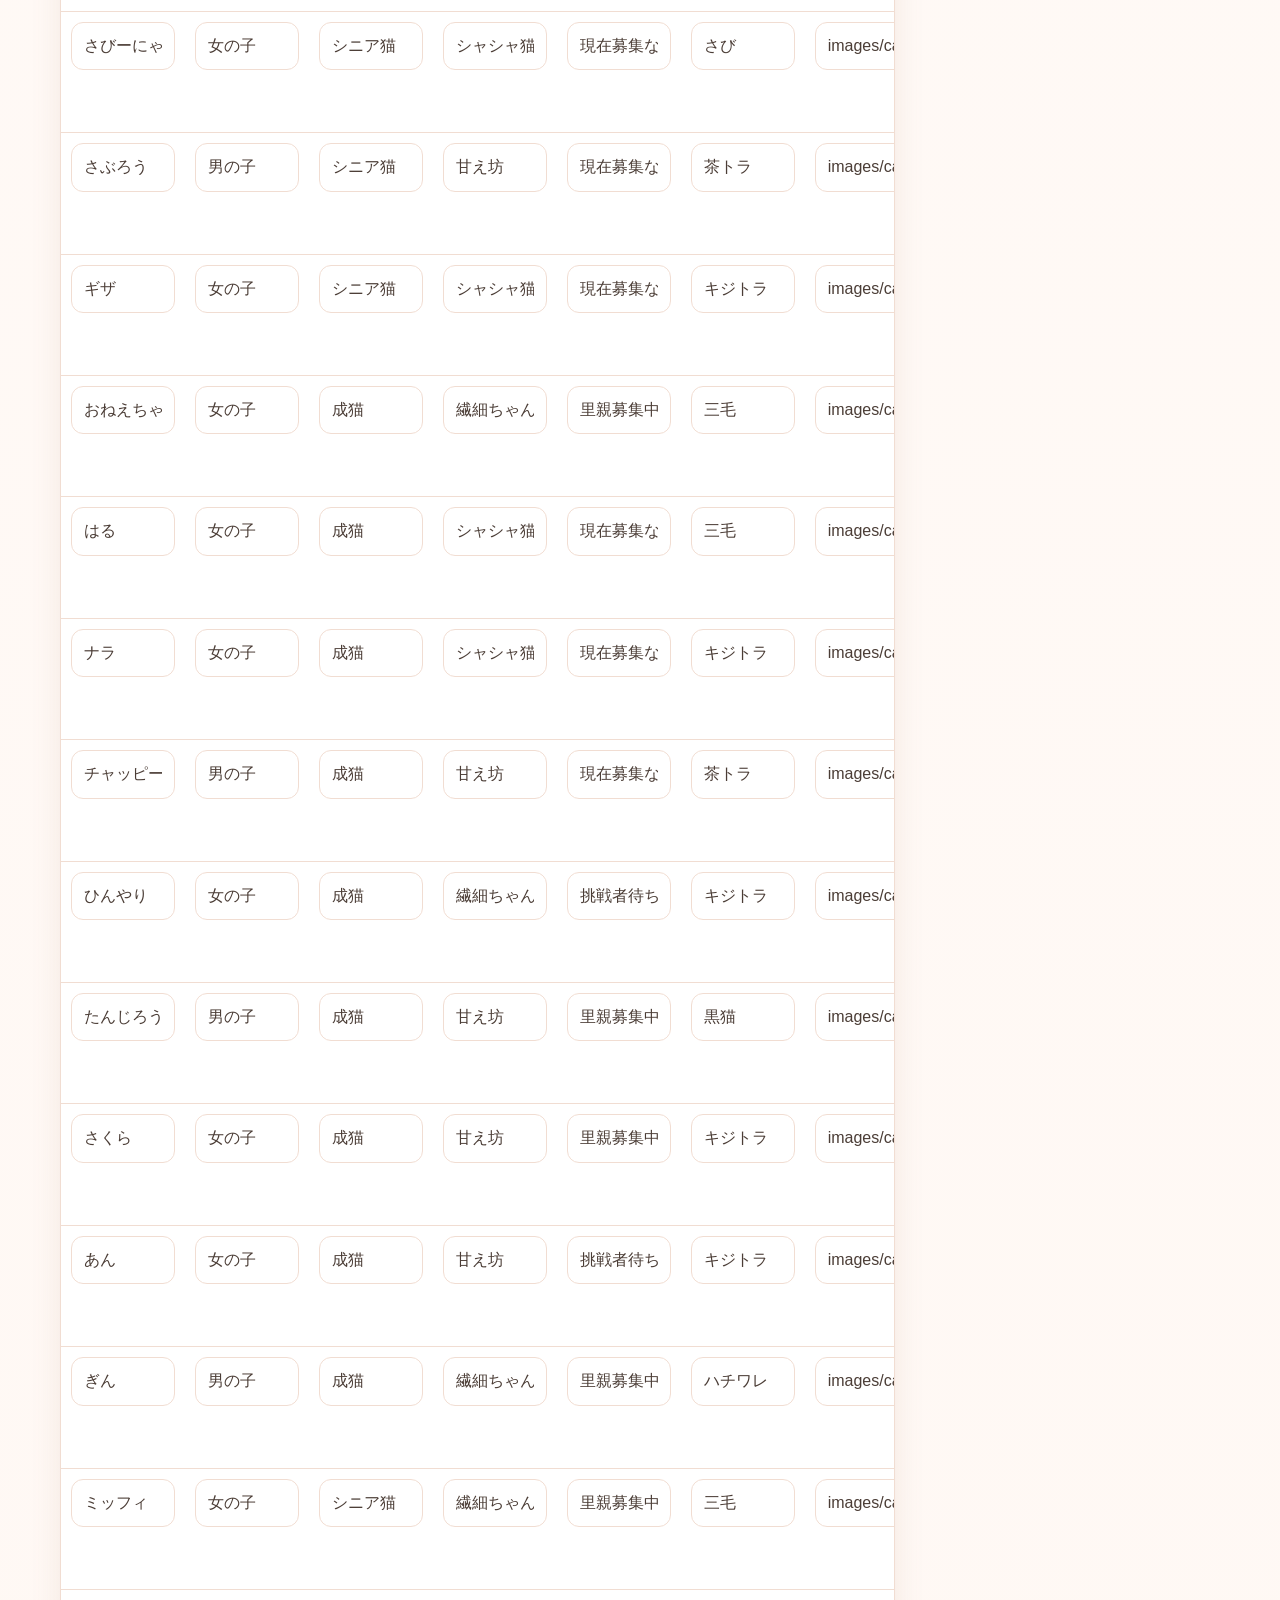
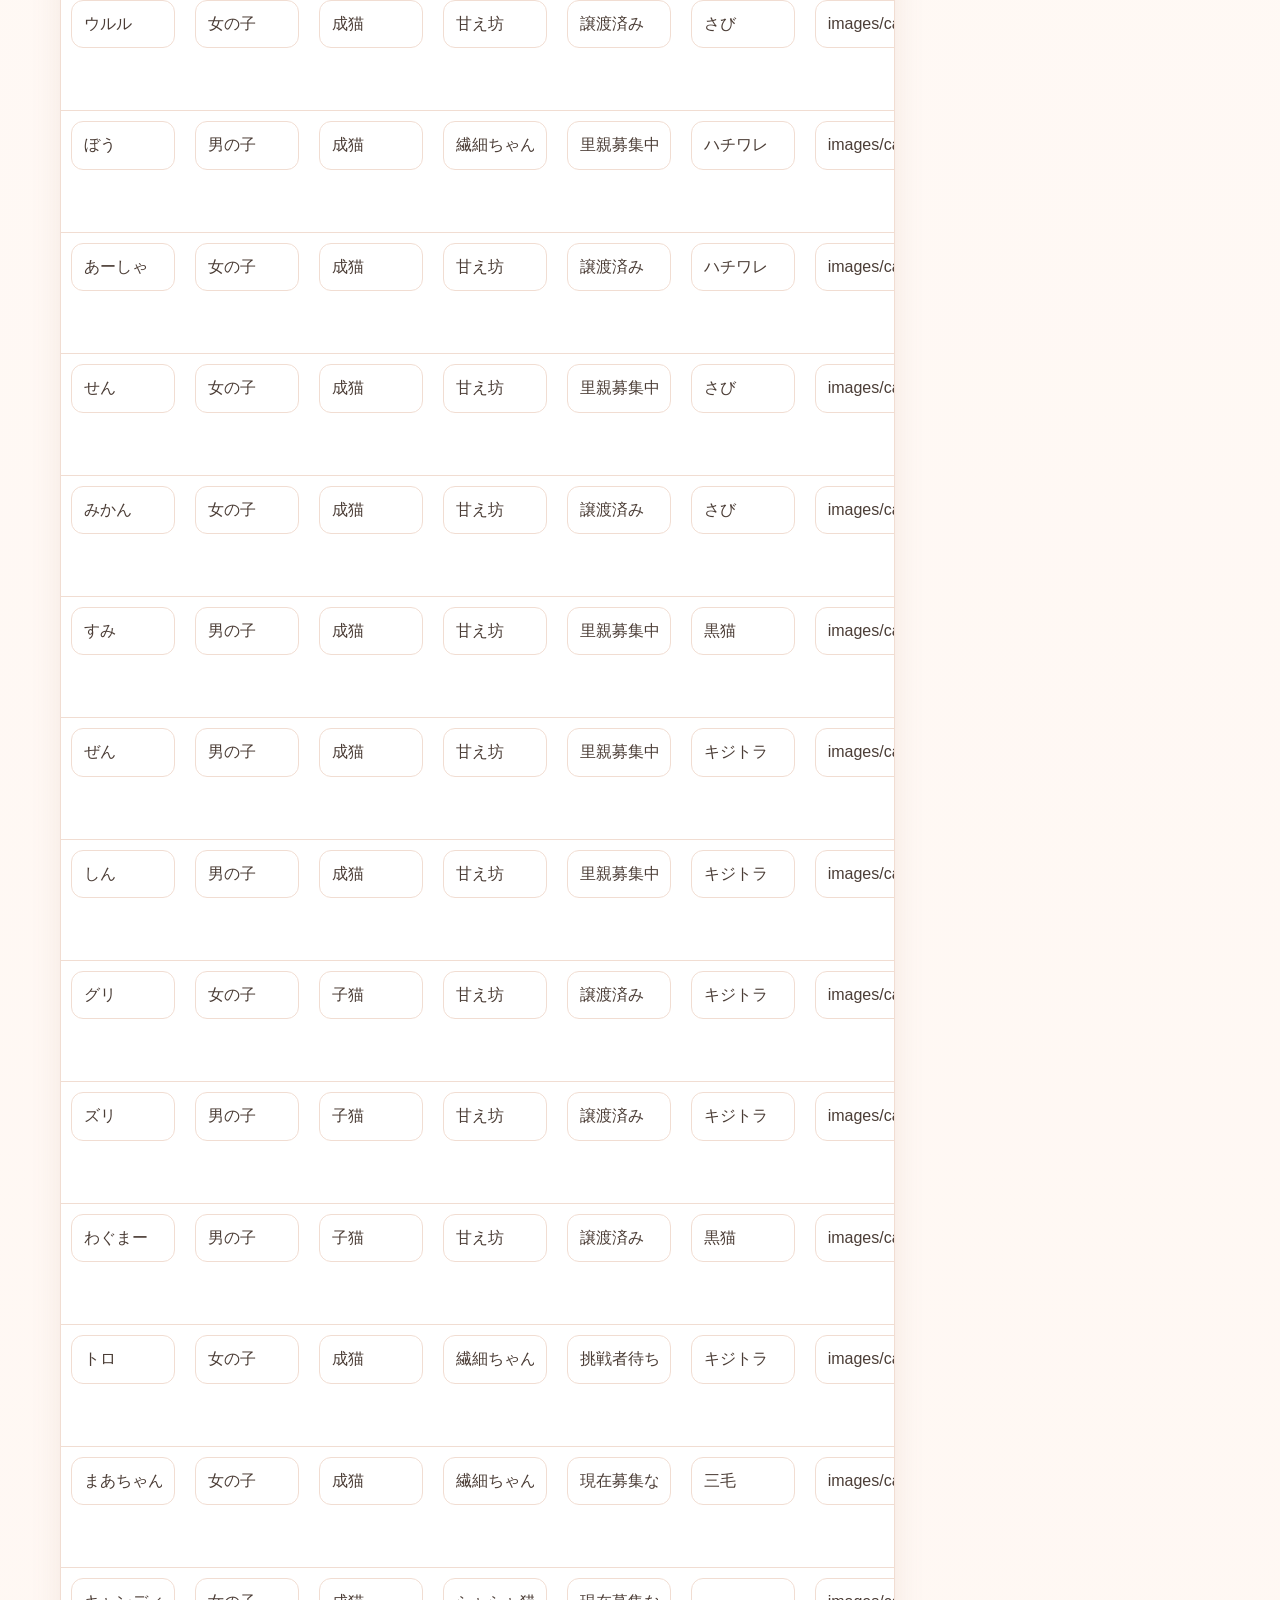
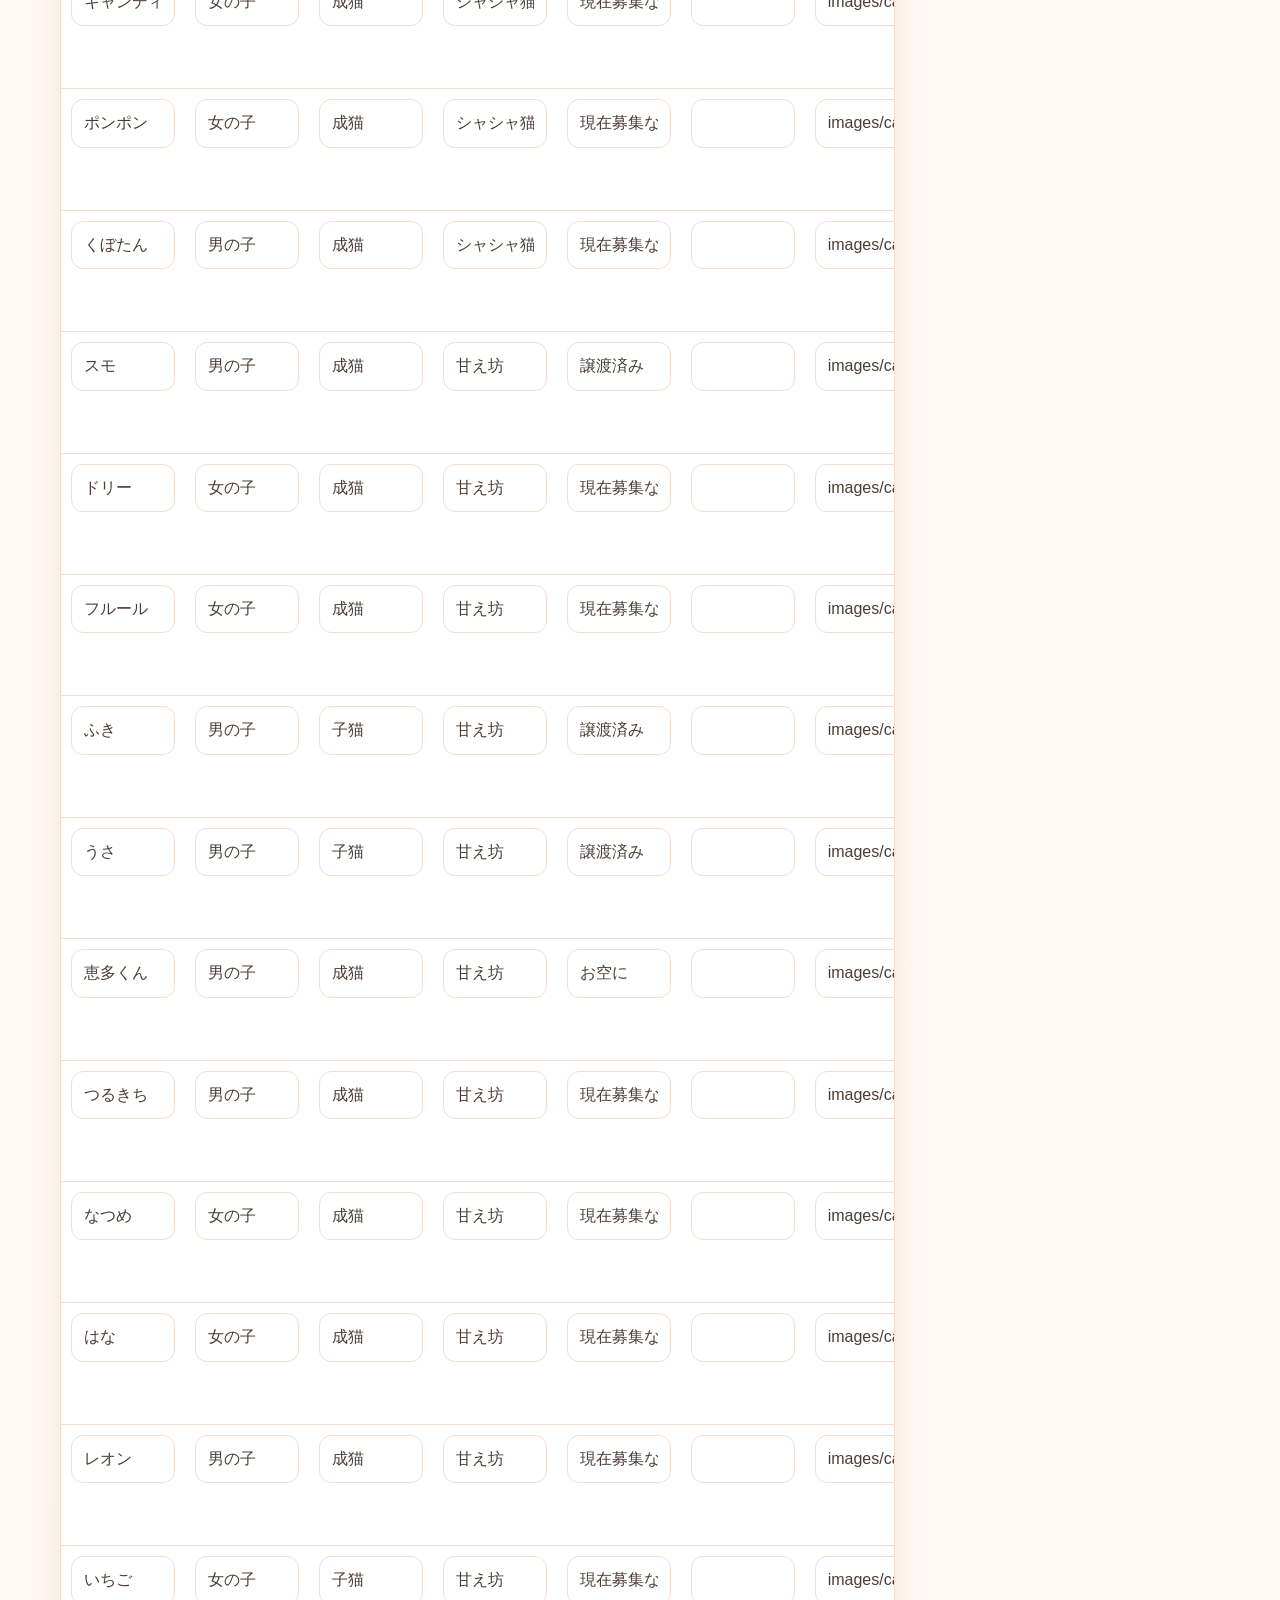
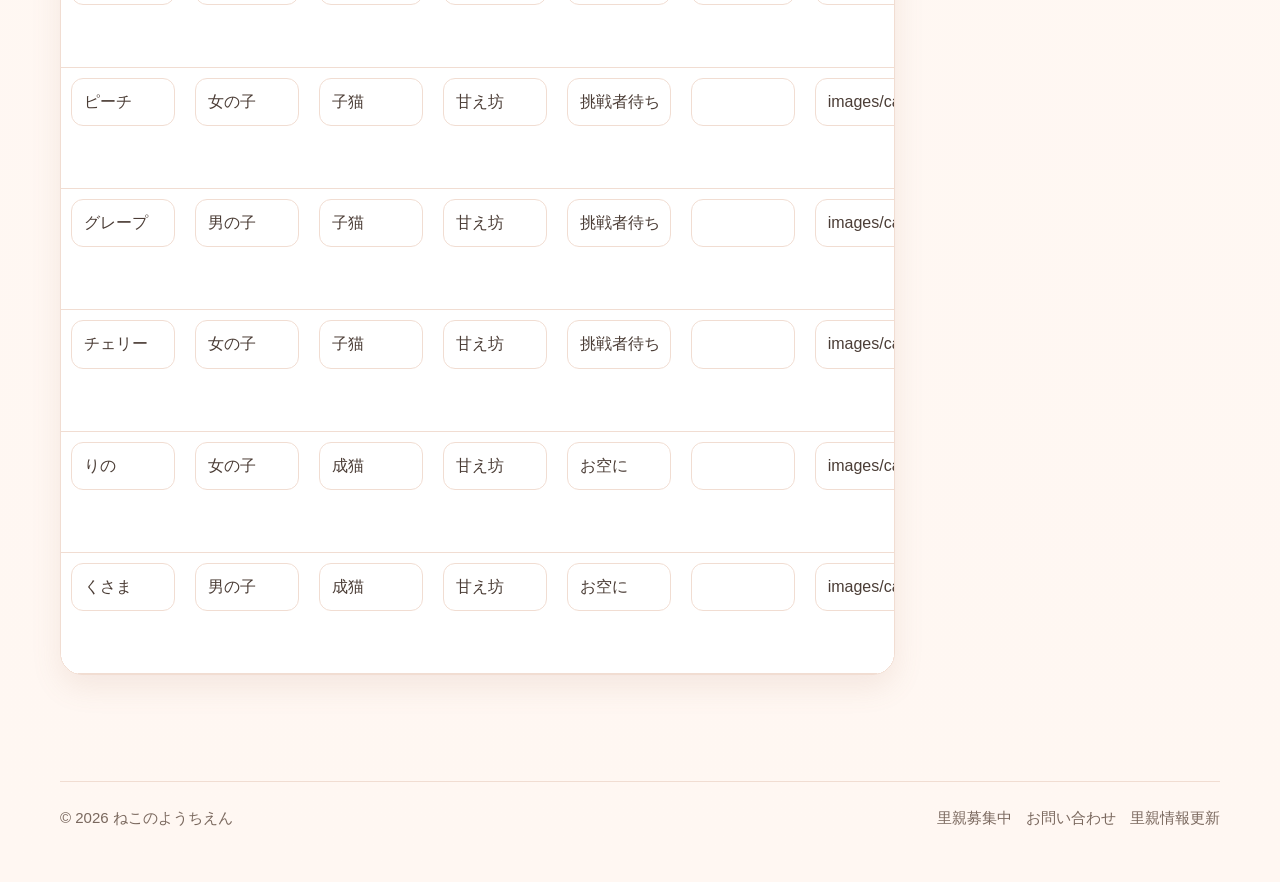
==== commit 83c871ae: "Add files via upload" ====
--- a/admin.html
+++ b/admin.html
@@ -7,12 +7,10 @@
 <header class="topbar">
   <div class="container nav">
     <button class="menu-toggle" id="menuToggle" aria-label="開閉メニュー">☰</button>
-
     <a href="index.html" class="brand" aria-label="トップへ">
       <span class="brand-mark">🐾</span>
       <span>ねこのようちえん</span>
     </a>
-
     <nav class="nav-links" id="mobileMenu">
       <a href="index.html">トップ</a>
       <a href="profile.html">プロフィール</a>
@@ -22,24 +20,22 @@
       <a href="faq.html">よくある質問</a>
       <a href="support.html">応援する</a>
     </nav>
-
     <div class="nav-actions">
-      <div class="sns-icons" aria-label="SNSリンク">
-        <a class="sns-icon" href="https://www.facebook.com/nekohoiku?ref=embed_page" target="_blank" rel="noopener noreferrer" aria-label="Facebook">
+      <a class="btn btn-primary nav-contact" href="contact.html">お問い合わせ</a>
+      <div class="header-sns" aria-label="SNSリンク">
+        <a href="https://www.facebook.com/nekohoiku?ref=embed_page" target="_blank" rel="noopener noreferrer" aria-label="Facebook">
           <img src="images/sns-facebook.png" alt="Facebook" />
         </a>
-        <a class="sns-icon" href="https://www.instagram.com/nekohoiku/" target="_blank" rel="noopener noreferrer" aria-label="Instagram">
+        <a href="https://www.instagram.com/nekohoiku/" target="_blank" rel="noopener noreferrer" aria-label="Instagram">
           <img src="images/sns-instagram.png" alt="Instagram" />
         </a>
-        <a class="sns-icon" href="https://store.line.me/stickershop/product/32294280/ja" target="_blank" rel="noopener noreferrer" aria-label="LINE">
+        <a href="https://store.line.me/stickershop/product/32294280/ja" target="_blank" rel="noopener noreferrer" aria-label="LINE">
           <img src="images/sns-line.png" alt="LINE" />
         </a>
       </div>
-      <a class="btn btn-primary nav-contact" href="contact.html">お問い合わせ</a>
     </div>
   </div>
-
-  <nav class="mobile-quick-nav" aria-label="主要メニュー">
+  <nav class="mobile-quick-nav" aria-label="主要ページ">
     <a href="cats.html">里親募集中</a>
     <a href="contact.html">お問い合わせ</a>
     <a href="support.html">応援する</a>
--- a/styles.css
+++ b/styles.css
@@ -850,52 +850,44 @@
   }
 }
 
-
-/* Mobile header SNS update (2026-06-13) */
-.nav {
-  position: relative;
-}
-
-.nav-actions {
-  margin-left: auto;
-}
-
-.nav-contact {
-  white-space: nowrap;
-}
-
-.sns-icons {
+/* Mobile header SNS / quick navigation update */
+.header-sns {
   display: flex;
   align-items: center;
   gap: 8px;
-}
-
-.sns-icon {
-  width: 36px;
-  height: 36px;
-  border-radius: 11px;
-  display: grid;
+  flex: 0 0 auto;
+}
+
+.header-sns a {
+  width: 38px;
+  height: 38px;
+  display: inline-grid;
   place-items: center;
+  border-radius: 12px;
   background: #fff;
-  border: 1px solid rgba(241, 221, 210, 0.85);
-  box-shadow: 0 8px 18px rgba(166, 118, 88, 0.10);
+  border: 1px solid rgba(241, 221, 210, 0.75);
+  box-shadow: 0 8px 20px rgba(166, 118, 88, 0.10);
   overflow: hidden;
-  transition: transform 0.18s ease, box-shadow 0.18s ease;
-}
-
-.sns-icon:hover {
-  transform: translateY(-1px);
-  box-shadow: 0 10px 24px rgba(232, 129, 111, 0.16);
-}
-
-.sns-icon img {
-  width: 100%;
-  height: 100%;
-  object-fit: cover;
+}
+
+.header-sns img {
+  width: 28px !important;
+  height: 28px !important;
+  max-width: 28px !important;
+  max-height: 28px !important;
+  object-fit: contain;
+  display: block;
 }
 
 .mobile-quick-nav {
   display: none;
+}
+
+@media (min-width: 761px) {
+  .menu-toggle { order: 3; }
+  .brand { order: 1; }
+  .nav-links { order: 2; }
+  .nav-actions { order: 4; }
 }
 
 @media (max-width: 760px) {
@@ -904,179 +896,160 @@
   }
 
   .nav {
-    min-height: 66px;
-    gap: 9px;
+    min-height: 68px;
+    gap: 10px;
+  }
+
+  .menu-toggle {
+    display: inline-grid;
+    place-items: center;
+    flex: 0 0 46px;
+    width: 46px;
+    height: 46px;
+    padding: 0;
+    border-radius: 15px;
+    background: linear-gradient(135deg, var(--primary), #ffb9a8);
+    color: #fff;
+    box-shadow: 0 10px 24px rgba(232, 129, 111, 0.22);
+    font-size: 1.25rem;
+    font-weight: 900;
+  }
+
+  .menu-toggle:hover,
+  .menu-toggle:focus-visible {
+    background: var(--primary-dark);
+    outline: none;
   }
 
   .brand {
     flex: 1 1 auto;
     min-width: 0;
     gap: 9px;
-    font-size: clamp(1rem, 4.2vw, 1.22rem);
-  }
-
-  .brand span:last-child {
+    font-size: clamp(1rem, 4.3vw, 1.35rem);
     white-space: nowrap;
     overflow: hidden;
+  }
+
+  .brand span:last-child {
+    overflow: hidden;
     text-overflow: ellipsis;
   }
 
   .brand-mark {
-    width: 40px;
-    height: 40px;
-    flex: 0 0 40px;
-    background: linear-gradient(135deg, var(--primary), #ffb9a8);
-  }
-
-  .menu-toggle {
-    display: inline-grid;
-    place-items: center;
     flex: 0 0 42px;
-    width: 42px;
-    height: 42px;
-    padding: 0;
-    border-radius: 14px;
-    background: linear-gradient(135deg, var(--primary), #ffb9a8);
-    color: #fff;
-    font-size: 1.22rem;
-    font-weight: 800;
-    box-shadow: 0 10px 22px rgba(232, 129, 111, 0.25);
-  }
-
-  .menu-toggle:active {
-    transform: translateY(1px);
-    background: var(--primary-dark);
-  }
-
-  .nav-links {
-    left: 12px;
-    right: auto;
-    top: calc(100% + 8px);
-    width: min(270px, calc(100vw - 24px));
-    background: rgba(255, 255, 255, 0.99);
-    border: 1px solid var(--line);
-    border-radius: 20px;
-    box-shadow: 0 18px 38px rgba(166, 118, 88, 0.20);
-    padding: 12px;
-    z-index: 80;
-  }
-
-  .nav-links a {
-    padding: 10px 12px;
-    border-radius: 999px;
-    background: #fff7f2;
-    color: var(--text);
-    font-weight: 800;
-  }
-
-  .nav-links a:hover {
-    background: var(--accent-2);
-    color: var(--primary-dark);
   }
 
   .nav-actions {
+    flex: 0 0 auto;
     gap: 0;
-    margin-left: 0;
-    flex: 0 0 auto;
-  }
-
-  .nav-contact {
+  }
+
+  .nav-actions .nav-contact {
     display: none;
   }
 
-  .sns-icons {
+  .header-sns {
     gap: 6px;
   }
 
-  .sns-icon {
+  .header-sns a {
     width: 34px;
     height: 34px;
-    border-radius: 9px;
-    box-shadow: 0 6px 14px rgba(166, 118, 88, 0.10);
+    border-radius: 10px;
+    box-shadow: 0 6px 16px rgba(166, 118, 88, 0.10);
+  }
+
+  .header-sns img {
+    width: 25px !important;
+    height: 25px !important;
+    max-width: 25px !important;
+    max-height: 25px !important;
+  }
+
+  .nav-links {
+    top: calc(100% + 8px);
+    left: 12px;
+    right: 12px;
+    padding: 12px;
+    border-radius: 22px;
+    background: rgba(255, 255, 255, 0.98);
+    z-index: 80;
+  }
+
+  .nav-links a {
+    color: var(--text);
+    background: var(--bg-soft);
+    border: 1px solid var(--line);
+    border-radius: 14px;
+    padding: 10px 12px;
+    font-weight: 800;
   }
 
   .mobile-quick-nav {
     display: grid;
     grid-template-columns: repeat(3, minmax(0, 1fr));
-    gap: 7px;
+    gap: 8px;
     width: min(calc(100% - 20px), var(--max));
     margin: 0 auto 10px;
+    padding-top: 2px;
   }
 
   .mobile-quick-nav a {
-    display: flex;
+    display: inline-flex;
     align-items: center;
     justify-content: center;
     min-height: 38px;
-    padding: 8px 4px;
+    padding: 8px 6px;
     border-radius: 999px;
-    background: linear-gradient(135deg, #fff, #fff7f2);
+    background: #fff;
+    color: var(--text);
     border: 1px solid var(--line);
-    color: var(--text);
-    box-shadow: 0 8px 18px rgba(166, 118, 88, 0.10);
-    font-size: clamp(0.78rem, 3.4vw, 0.94rem);
+    box-shadow: 0 7px 18px rgba(166, 118, 88, 0.10);
     font-weight: 800;
-    letter-spacing: 0.01em;
-    line-height: 1.2;
+    font-size: clamp(0.78rem, 3.5vw, 0.95rem);
+    line-height: 1.1;
+    text-align: center;
     white-space: nowrap;
   }
 
-  .mobile-quick-nav a::before {
-    content: "🐾";
-    margin-right: 4px;
-    font-size: 0.86em;
-    opacity: 0.8;
-  }
-
-  .mobile-quick-nav a:active,
-  .mobile-quick-nav a:hover {
+  .mobile-quick-nav a:nth-child(2) {
     background: var(--accent-2);
-    color: var(--primary-dark);
-  }
-}
-
-@media (max-width: 380px) {
-  .container {
-    width: min(calc(100% - 16px), var(--max));
-  }
-
-  .nav {
-    gap: 6px;
-  }
-
+  }
+
+  .mobile-quick-nav a:hover,
+  .mobile-quick-nav a:focus-visible {
+    color: #fff;
+    background: var(--primary);
+    outline: none;
+  }
+}
+
+@media (max-width: 390px) {
+  .container.nav {
+    width: min(calc(100% - 14px), var(--max));
+  }
+  .menu-toggle {
+    flex-basis: 42px;
+    width: 42px;
+    height: 42px;
+  }
   .brand {
-    gap: 7px;
     font-size: 1rem;
   }
-
   .brand-mark {
-    width: 36px;
-    height: 36px;
-    flex-basis: 36px;
-  }
-
-  .menu-toggle {
-    flex-basis: 38px;
     width: 38px;
     height: 38px;
-  }
-
-  .sns-icons {
-    gap: 4px;
-  }
-
-  .sns-icon {
-    width: 31px;
-    height: 31px;
-    border-radius: 8px;
-  }
-
-  .mobile-quick-nav {
-    gap: 5px;
-  }
-
-  .mobile-quick-nav a {
-    min-height: 36px;
-    font-size: 0.75rem;
-  }
-}
+    flex-basis: 38px;
+  }
+  .header-sns a {
+    width: 30px;
+    height: 30px;
+    border-radius: 9px;
+  }
+  .header-sns img {
+    width: 22px !important;
+    height: 22px !important;
+    max-width: 22px !important;
+    max-height: 22px !important;
+  }
+}
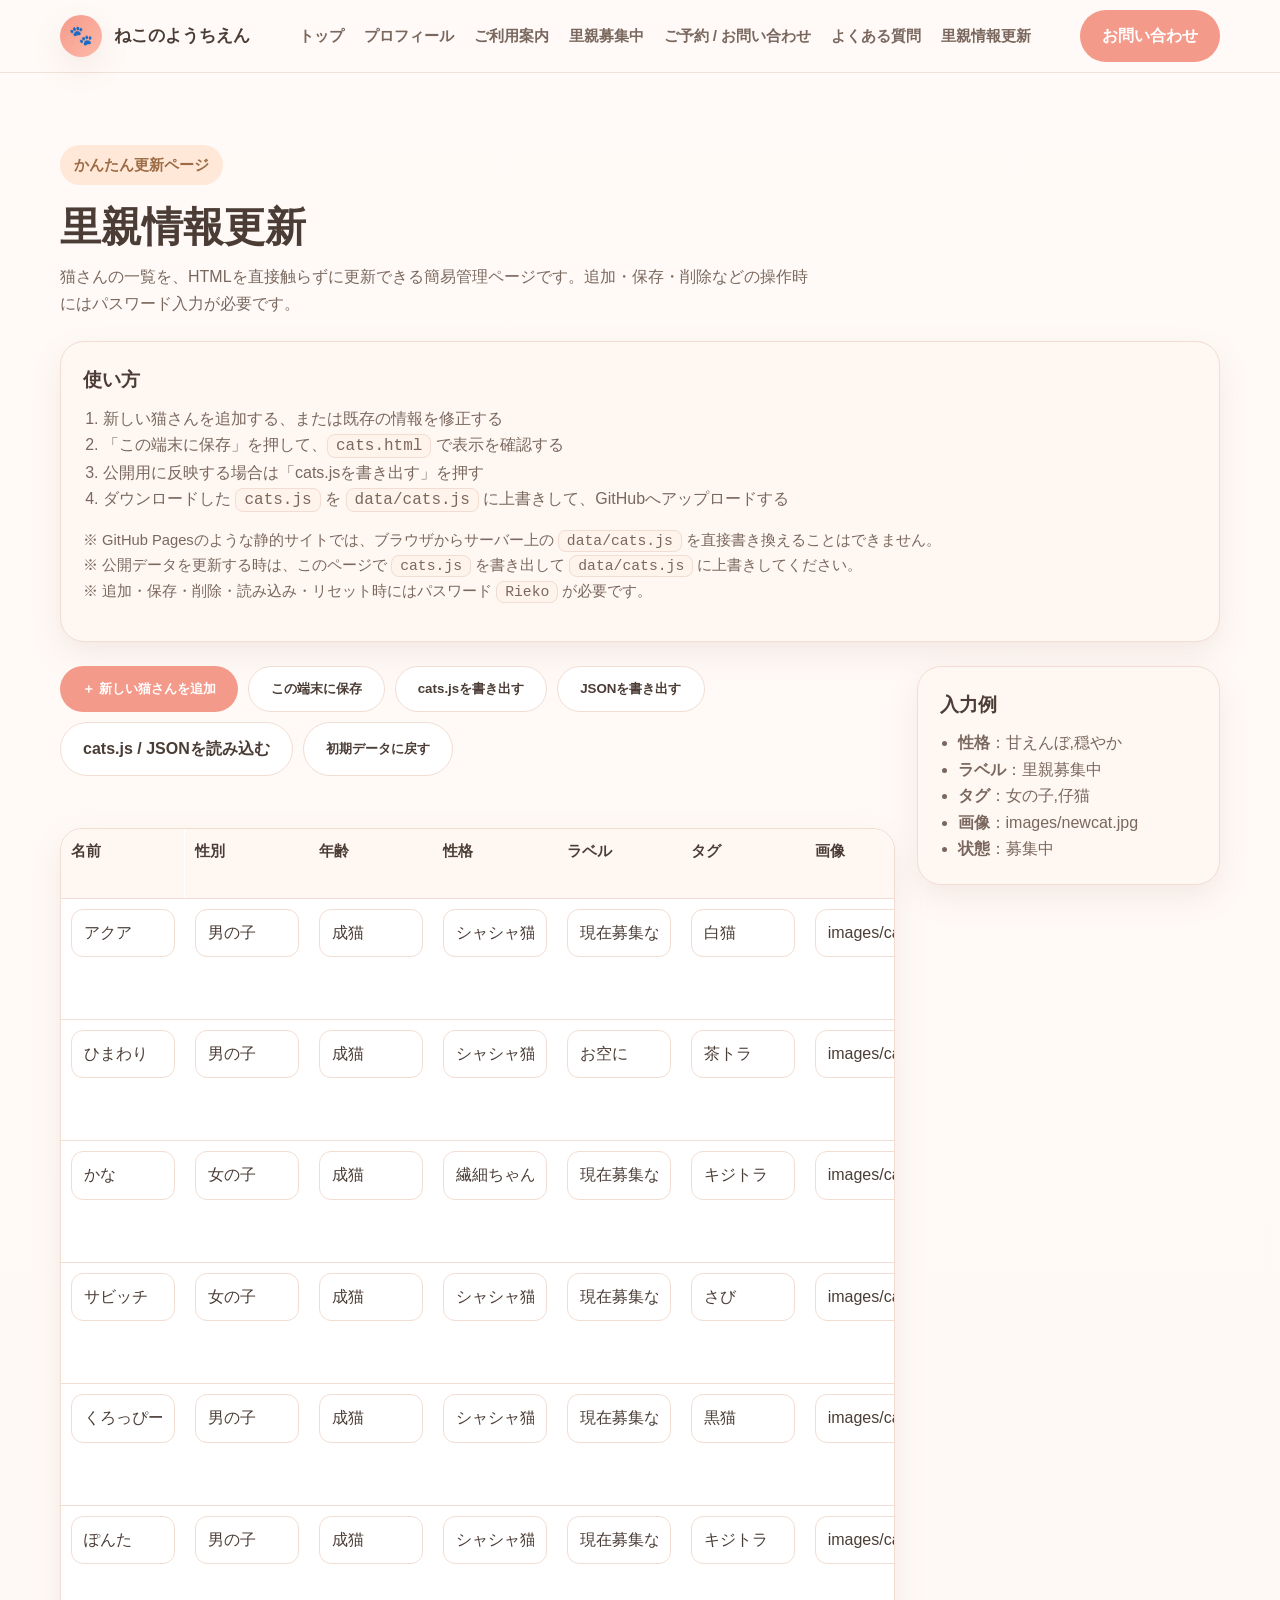
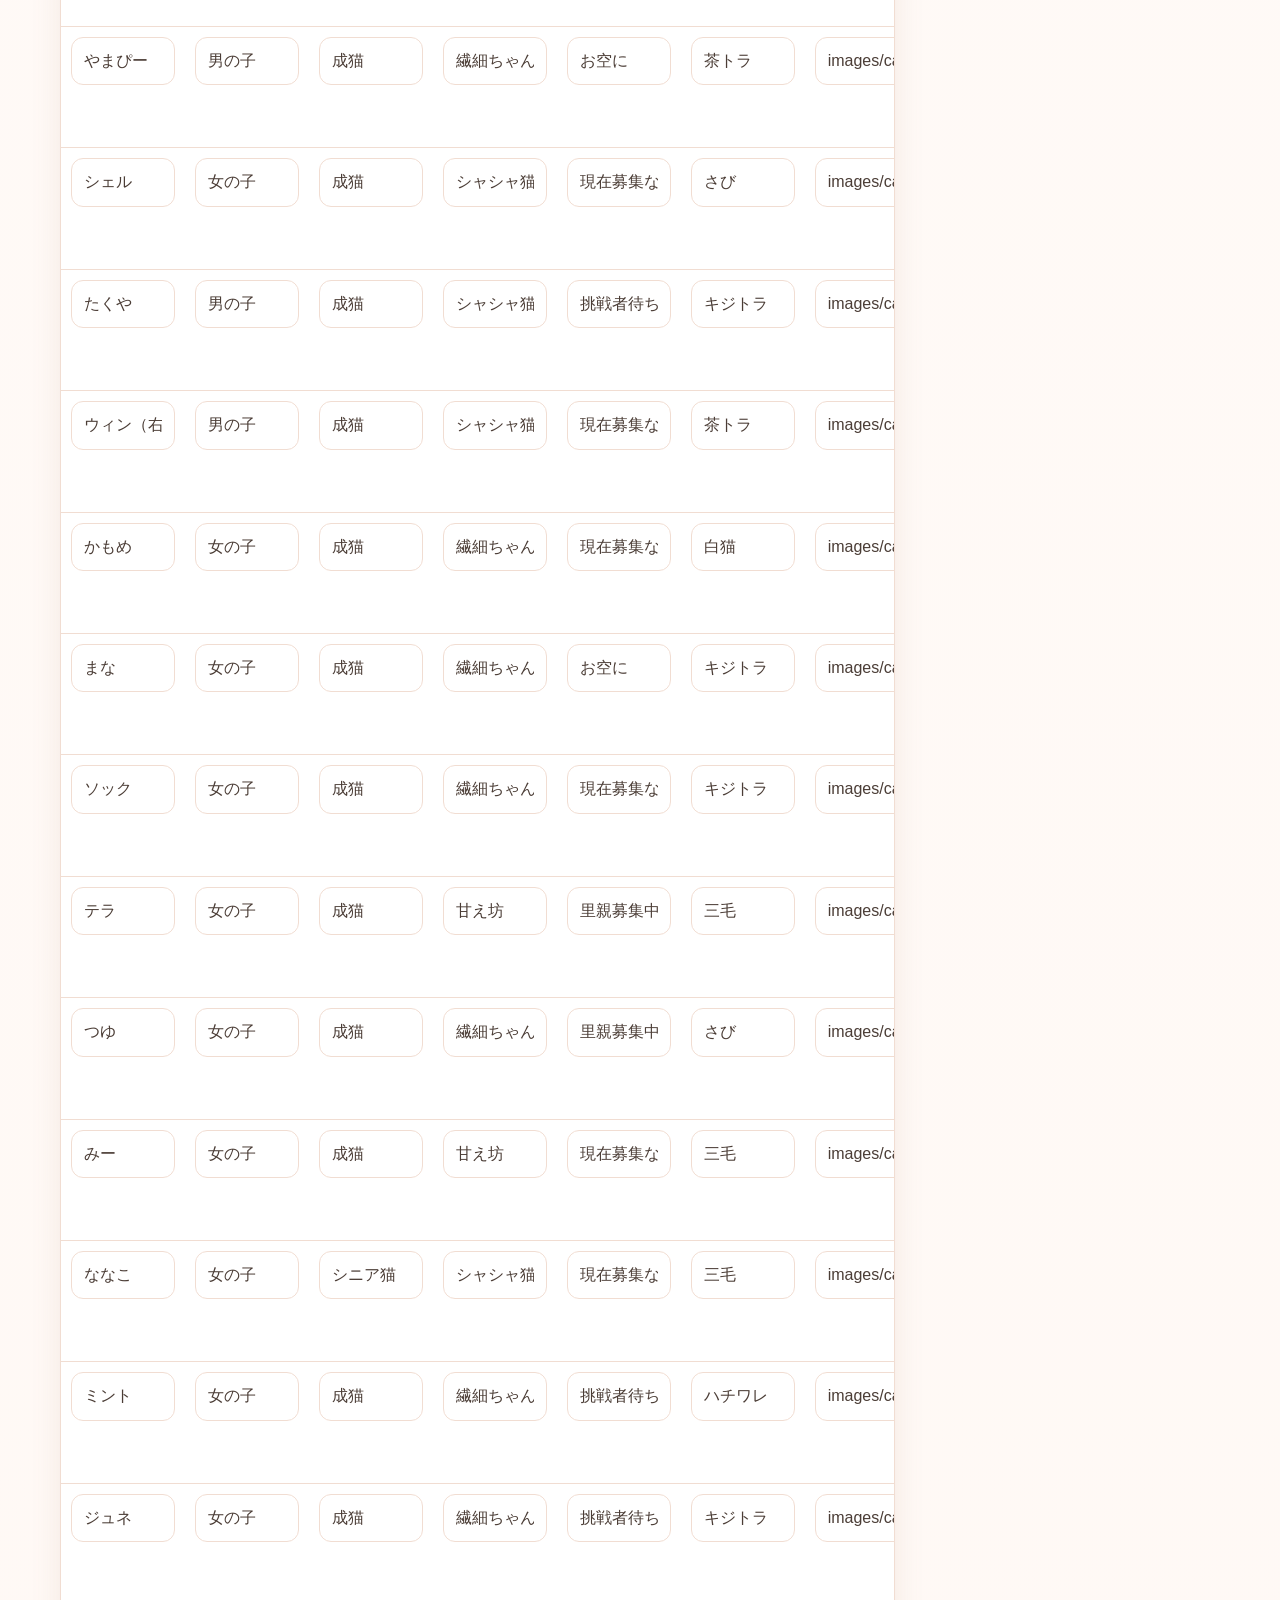
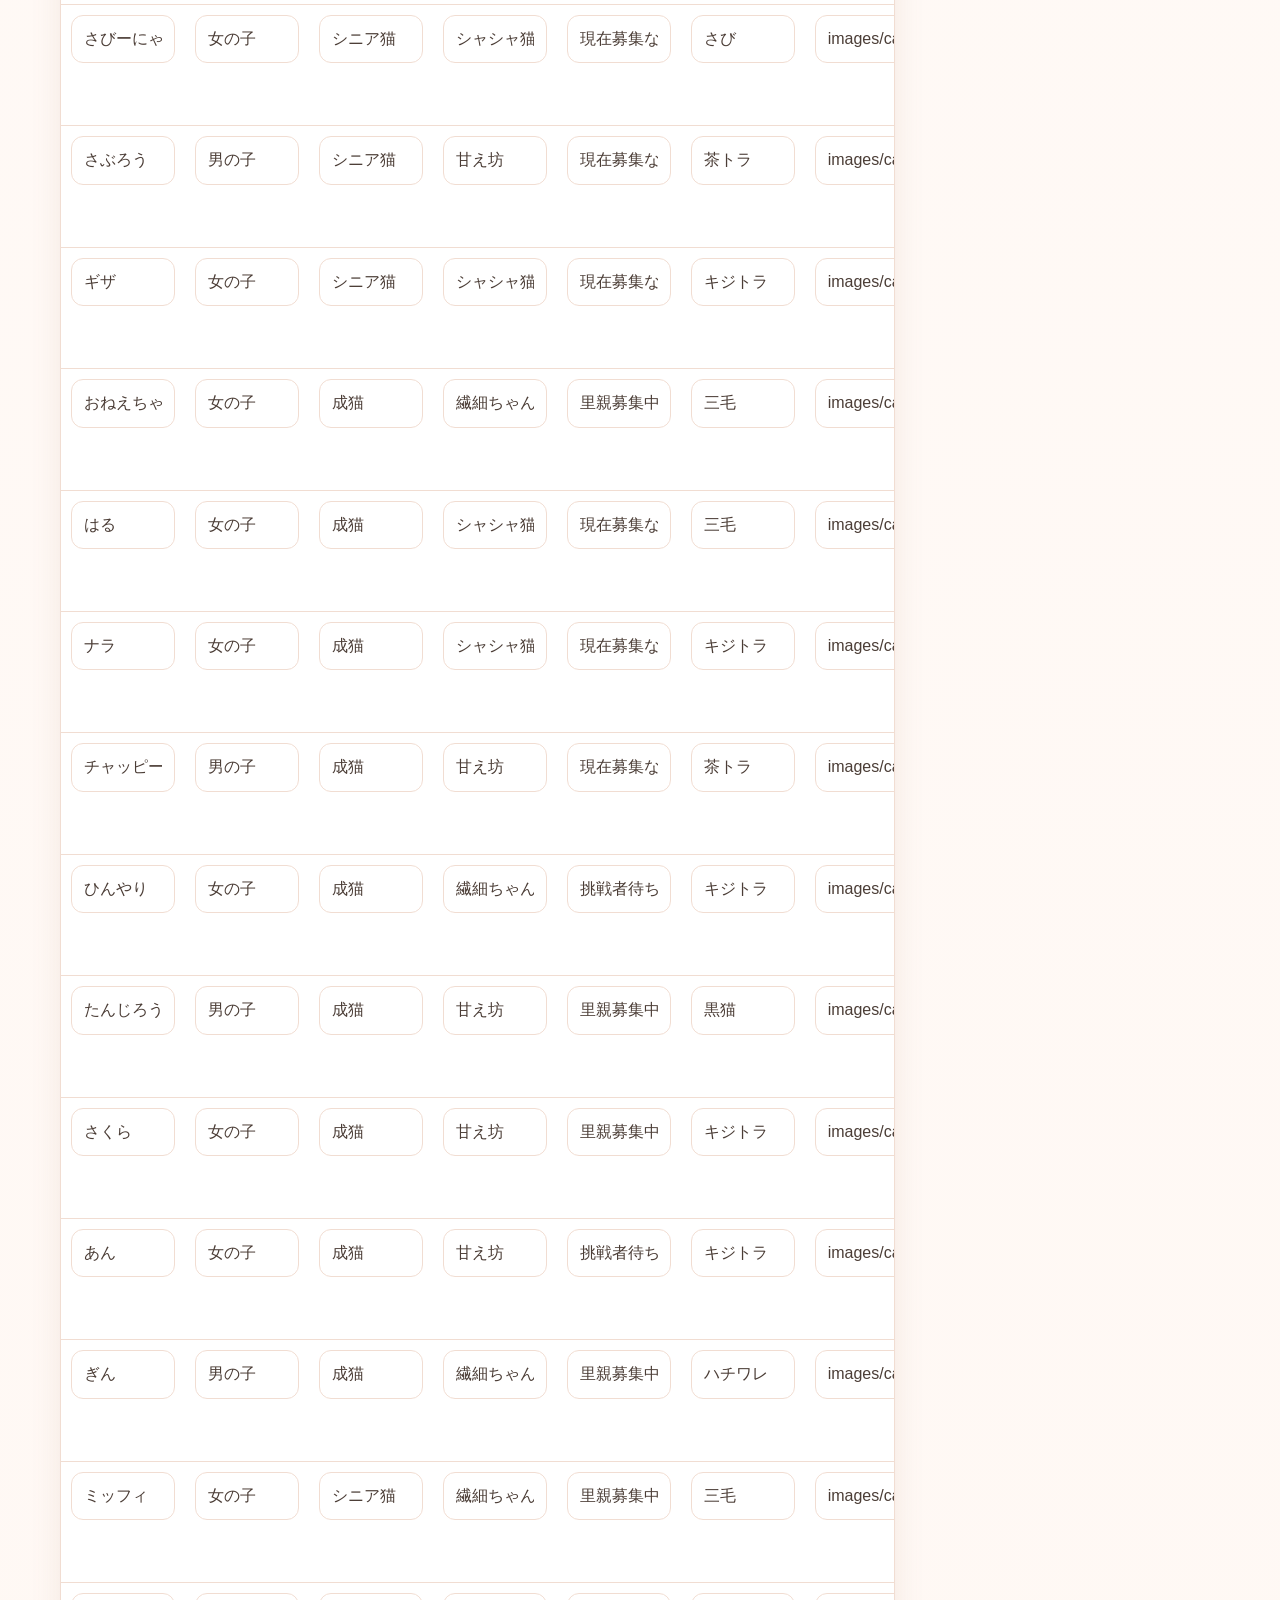
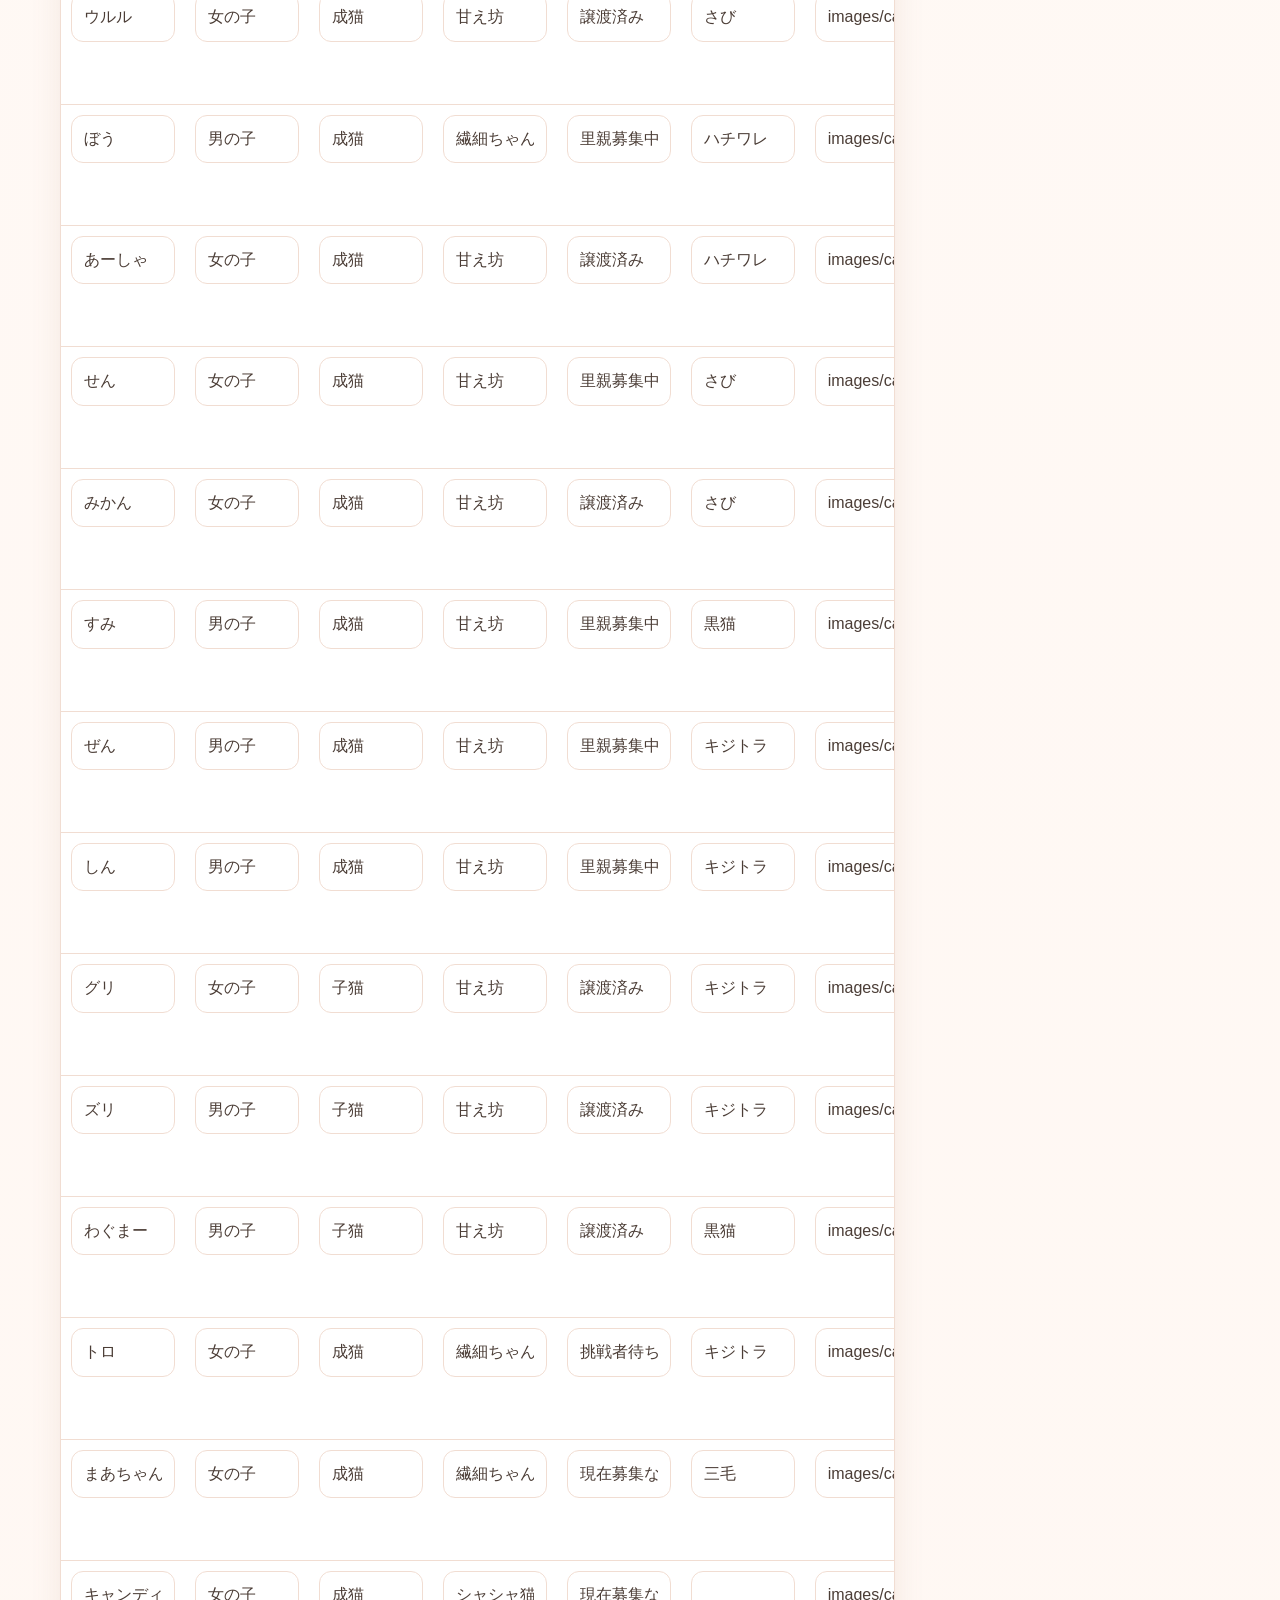
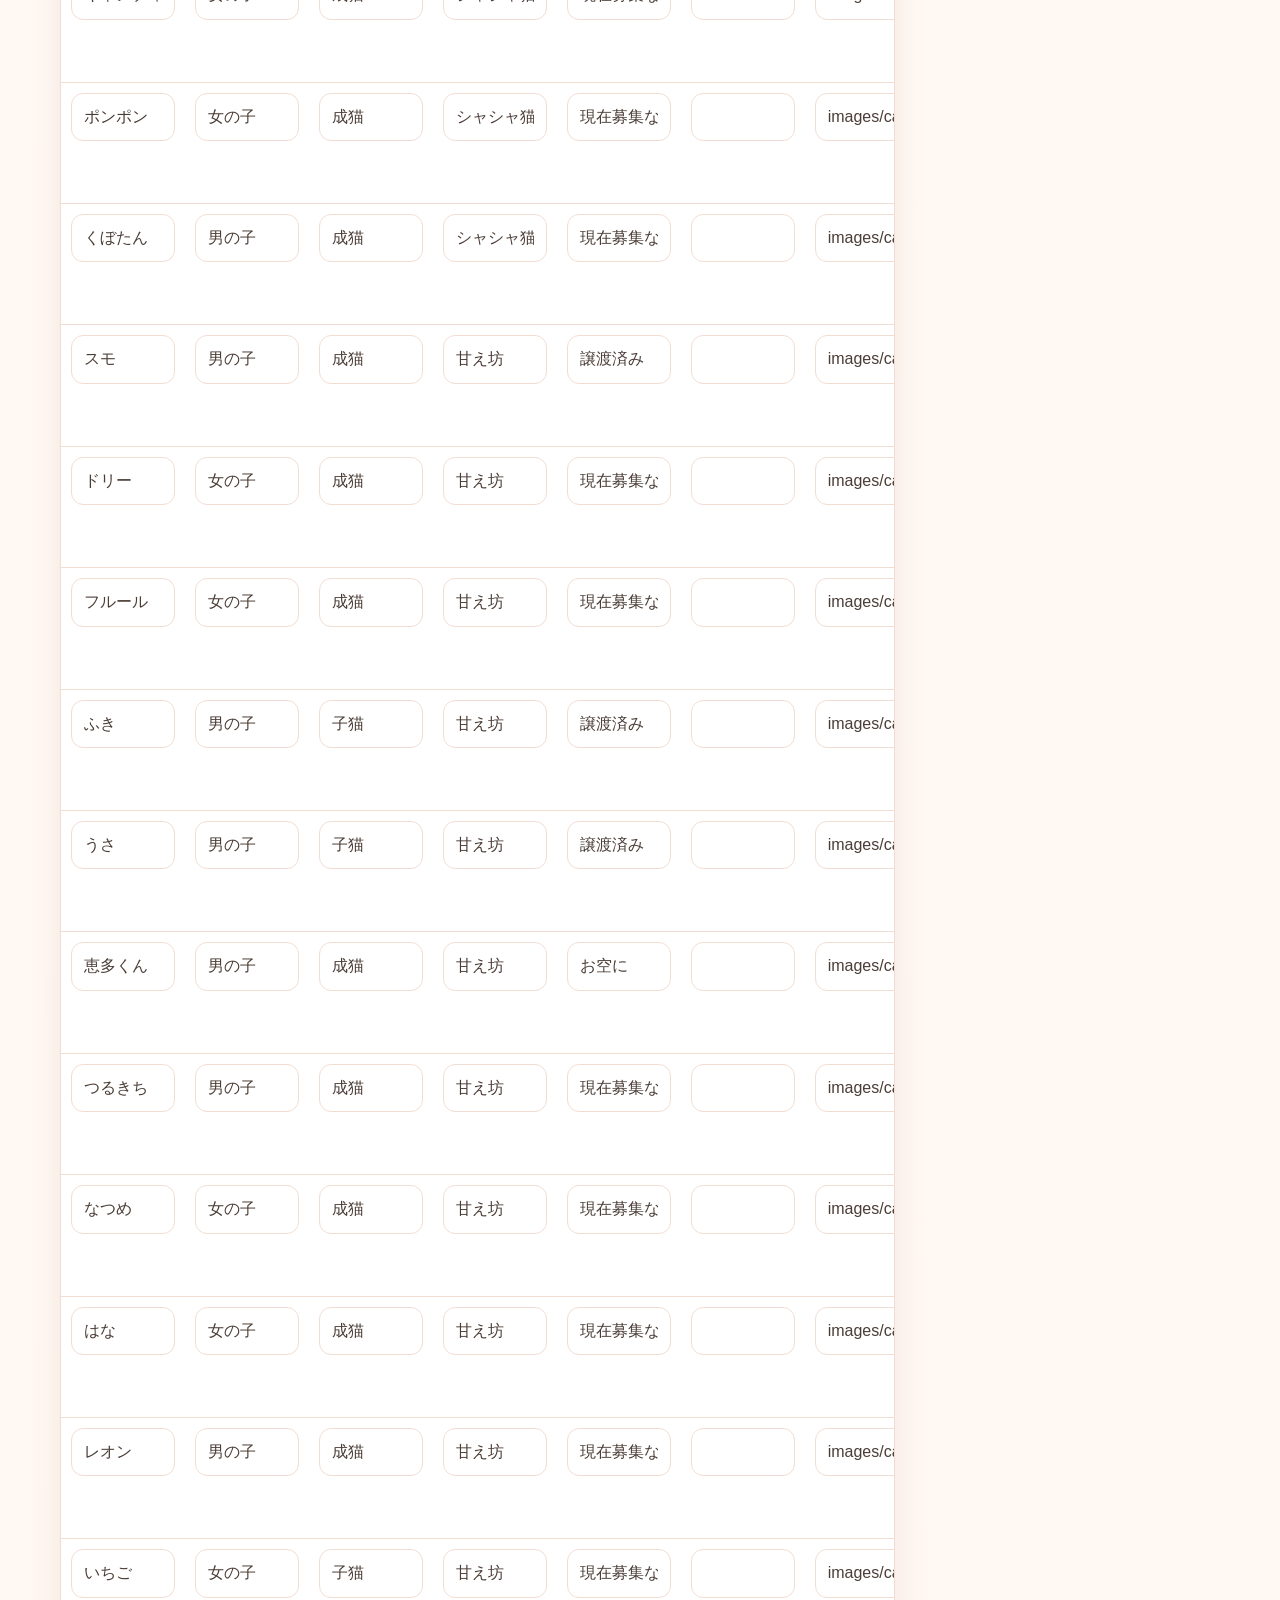
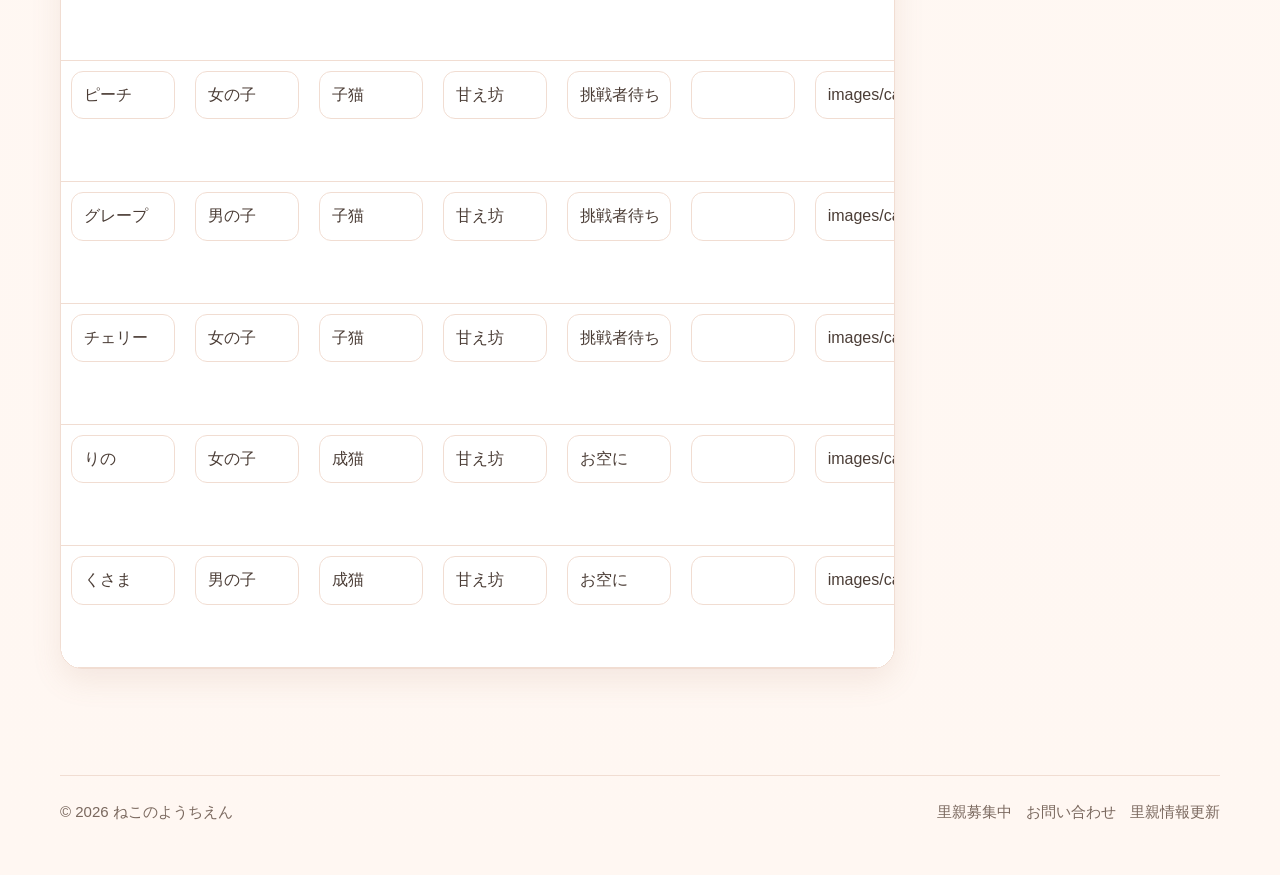
==== commit 59ddc0dc: "Add files via upload" ====
--- a/admin.html
+++ b/admin.html
@@ -6,7 +6,6 @@
 
 <header class="topbar">
   <div class="container nav">
-    <button class="menu-toggle" id="menuToggle" aria-label="開閉メニュー">☰</button>
     <a href="index.html" class="brand" aria-label="トップへ">
       <span class="brand-mark">🐾</span>
       <span>ねこのようちえん</span>
@@ -15,14 +14,13 @@
       <a href="index.html">トップ</a>
       <a href="profile.html">プロフィール</a>
       <a href="guide.html">ご利用案内</a>
-      <a href="cats.html">ねこ達の部屋</a>
+      <a href="cats.html">里親募集中</a>
       <a href="contact.html">ご予約 / お問い合わせ</a>
       <a href="faq.html">よくある質問</a>
-      <a href="support.html">応援する</a>
+      <a href="admin.html">里親情報更新</a>
     </nav>
     <div class="nav-actions">
-      <a class="btn btn-primary nav-contact" href="contact.html">お問い合わせ</a>
-      <div class="header-sns" aria-label="SNSリンク">
+      <div class="mobile-sns" aria-label="SNSリンク">
         <a href="https://www.facebook.com/nekohoiku?ref=embed_page" target="_blank" rel="noopener noreferrer" aria-label="Facebook">
           <img src="images/sns-facebook.png" alt="Facebook" />
         </a>
@@ -33,12 +31,14 @@
           <img src="images/sns-line.png" alt="LINE" />
         </a>
       </div>
+      <a class="btn btn-primary" href="contact.html">お問い合わせ</a>
+      <button class="menu-toggle" id="menuToggle" aria-label="開閉メニュー">☰</button>
     </div>
   </div>
-  <nav class="mobile-quick-nav" aria-label="主要ページ">
+  <nav class="mobile-quick-nav" aria-label="主要メニュー">
     <a href="cats.html">里親募集中</a>
     <a href="contact.html">お問い合わせ</a>
-    <a href="support.html">応援する</a>
+    <a href="admin.html">里親情報更新</a>
   </nav>
 </header>
 
--- a/styles.css
+++ b/styles.css
@@ -850,44 +850,11 @@
   }
 }
 
-/* Mobile header SNS / quick navigation update */
-.header-sns {
-  display: flex;
-  align-items: center;
-  gap: 8px;
-  flex: 0 0 auto;
-}
-
-.header-sns a {
-  width: 38px;
-  height: 38px;
-  display: inline-grid;
-  place-items: center;
-  border-radius: 12px;
-  background: #fff;
-  border: 1px solid rgba(241, 221, 210, 0.75);
-  box-shadow: 0 8px 20px rgba(166, 118, 88, 0.10);
-  overflow: hidden;
-}
-
-.header-sns img {
-  width: 28px !important;
-  height: 28px !important;
-  max-width: 28px !important;
-  max-height: 28px !important;
-  object-fit: contain;
-  display: block;
-}
-
+
+/* Mobile-only header additions. Desktop layout remains unchanged. */
+.mobile-sns,
 .mobile-quick-nav {
   display: none;
-}
-
-@media (min-width: 761px) {
-  .menu-toggle { order: 3; }
-  .brand { order: 1; }
-  .nav-links { order: 2; }
-  .nav-actions { order: 4; }
 }
 
 @media (max-width: 760px) {
@@ -896,23 +863,53 @@
   }
 
   .nav {
-    min-height: 68px;
+    position: relative;
+    min-height: 78px;
+    justify-content: flex-start;
     gap: 10px;
+    padding-right: 132px;
+  }
+
+  .brand {
+    min-width: 0;
+    padding-left: 58px;
+    gap: 10px;
+    font-size: 1rem;
+    line-height: 1.25;
+  }
+
+  .brand-mark {
+    width: 46px;
+    height: 46px;
+    flex: 0 0 46px;
+  }
+
+  .brand span:last-child {
+    overflow-wrap: anywhere;
+  }
+
+  .nav-actions {
+    position: static;
+    margin-left: auto;
   }
 
   .menu-toggle {
-    display: inline-grid;
+    display: grid;
     place-items: center;
-    flex: 0 0 46px;
+    position: absolute;
+    left: 0;
+    top: 50%;
     width: 46px;
     height: 46px;
     padding: 0;
-    border-radius: 15px;
+    transform: translateY(-50%);
     background: linear-gradient(135deg, var(--primary), #ffb9a8);
-    color: #fff;
+    color: white;
+    border-radius: 16px;
     box-shadow: 0 10px 24px rgba(232, 129, 111, 0.22);
     font-size: 1.25rem;
-    font-weight: 900;
+    font-weight: 800;
+    z-index: 2;
   }
 
   .menu-toggle:hover,
@@ -921,135 +918,105 @@
     outline: none;
   }
 
-  .brand {
-    flex: 1 1 auto;
-    min-width: 0;
-    gap: 9px;
-    font-size: clamp(1rem, 4.3vw, 1.35rem);
-    white-space: nowrap;
-    overflow: hidden;
-  }
-
-  .brand span:last-child {
-    overflow: hidden;
-    text-overflow: ellipsis;
-  }
-
-  .brand-mark {
-    flex: 0 0 42px;
-  }
-
-  .nav-actions {
-    flex: 0 0 auto;
-    gap: 0;
-  }
-
-  .nav-actions .nav-contact {
-    display: none;
-  }
-
-  .header-sns {
-    gap: 6px;
-  }
-
-  .header-sns a {
+  .mobile-sns {
+    display: flex;
+    align-items: center;
+    gap: 8px;
+    position: absolute;
+    right: 0;
+    top: 50%;
+    transform: translateY(-50%);
+  }
+
+  .mobile-sns a {
     width: 34px;
     height: 34px;
-    border-radius: 10px;
-    box-shadow: 0 6px 16px rgba(166, 118, 88, 0.10);
-  }
-
-  .header-sns img {
-    width: 25px !important;
-    height: 25px !important;
-    max-width: 25px !important;
-    max-height: 25px !important;
-  }
-
-  .nav-links {
-    top: calc(100% + 8px);
-    left: 12px;
-    right: 12px;
-    padding: 12px;
-    border-radius: 22px;
-    background: rgba(255, 255, 255, 0.98);
-    z-index: 80;
-  }
-
-  .nav-links a {
-    color: var(--text);
-    background: var(--bg-soft);
+    display: grid;
+    place-items: center;
+    border-radius: 11px;
+    background: rgba(255,255,255,0.9);
     border: 1px solid var(--line);
-    border-radius: 14px;
-    padding: 10px 12px;
-    font-weight: 800;
+    box-shadow: 0 6px 14px rgba(166, 118, 88, 0.12);
+    overflow: hidden;
+  }
+
+  .mobile-sns img {
+    width: 100%;
+    height: 100%;
+    object-fit: cover;
+    display: block;
+  }
+
+  .nav-actions .btn {
+    display: none;
   }
 
   .mobile-quick-nav {
     display: grid;
     grid-template-columns: repeat(3, minmax(0, 1fr));
     gap: 8px;
-    width: min(calc(100% - 20px), var(--max));
-    margin: 0 auto 10px;
-    padding-top: 2px;
+    width: min(calc(100% - 24px), var(--max));
+    margin: 0 auto;
+    padding: 0 0 10px;
   }
 
   .mobile-quick-nav a {
+    min-height: 40px;
     display: inline-flex;
     align-items: center;
     justify-content: center;
-    min-height: 38px;
-    padding: 8px 6px;
+    padding: 9px 8px;
     border-radius: 999px;
-    background: #fff;
+    background: var(--card);
     color: var(--text);
     border: 1px solid var(--line);
-    box-shadow: 0 7px 18px rgba(166, 118, 88, 0.10);
+    box-shadow: 0 8px 18px rgba(166, 118, 88, 0.10);
     font-weight: 800;
-    font-size: clamp(0.78rem, 3.5vw, 0.95rem);
-    line-height: 1.1;
-    text-align: center;
+    font-size: clamp(0.82rem, 3.5vw, 0.98rem);
+    line-height: 1.15;
     white-space: nowrap;
-  }
-
-  .mobile-quick-nav a:nth-child(2) {
-    background: var(--accent-2);
   }
 
   .mobile-quick-nav a:hover,
   .mobile-quick-nav a:focus-visible {
-    color: #fff;
+    color: white;
     background: var(--primary);
+    border-color: var(--primary);
     outline: none;
   }
-}
-
-@media (max-width: 390px) {
-  .container.nav {
-    width: min(calc(100% - 14px), var(--max));
-  }
-  .menu-toggle {
-    flex-basis: 42px;
-    width: 42px;
-    height: 42px;
-  }
+
+  .nav-links {
+    top: calc(100% + 54px);
+    z-index: 10;
+  }
+}
+
+@media (max-width: 380px) {
+  .nav {
+    padding-right: 118px;
+  }
+
+  .mobile-sns {
+    gap: 5px;
+  }
+
+  .mobile-sns a {
+    width: 31px;
+    height: 31px;
+    border-radius: 10px;
+  }
+
   .brand {
-    font-size: 1rem;
-  }
-  .brand-mark {
-    width: 38px;
-    height: 38px;
-    flex-basis: 38px;
-  }
-  .header-sns a {
-    width: 30px;
-    height: 30px;
-    border-radius: 9px;
-  }
-  .header-sns img {
-    width: 22px !important;
-    height: 22px !important;
-    max-width: 22px !important;
-    max-height: 22px !important;
-  }
-}
+    font-size: 0.94rem;
+  }
+
+  .mobile-quick-nav {
+    gap: 6px;
+  }
+
+  .mobile-quick-nav a {
+    font-size: 0.78rem;
+    padding-left: 5px;
+    padding-right: 5px;
+  }
+}
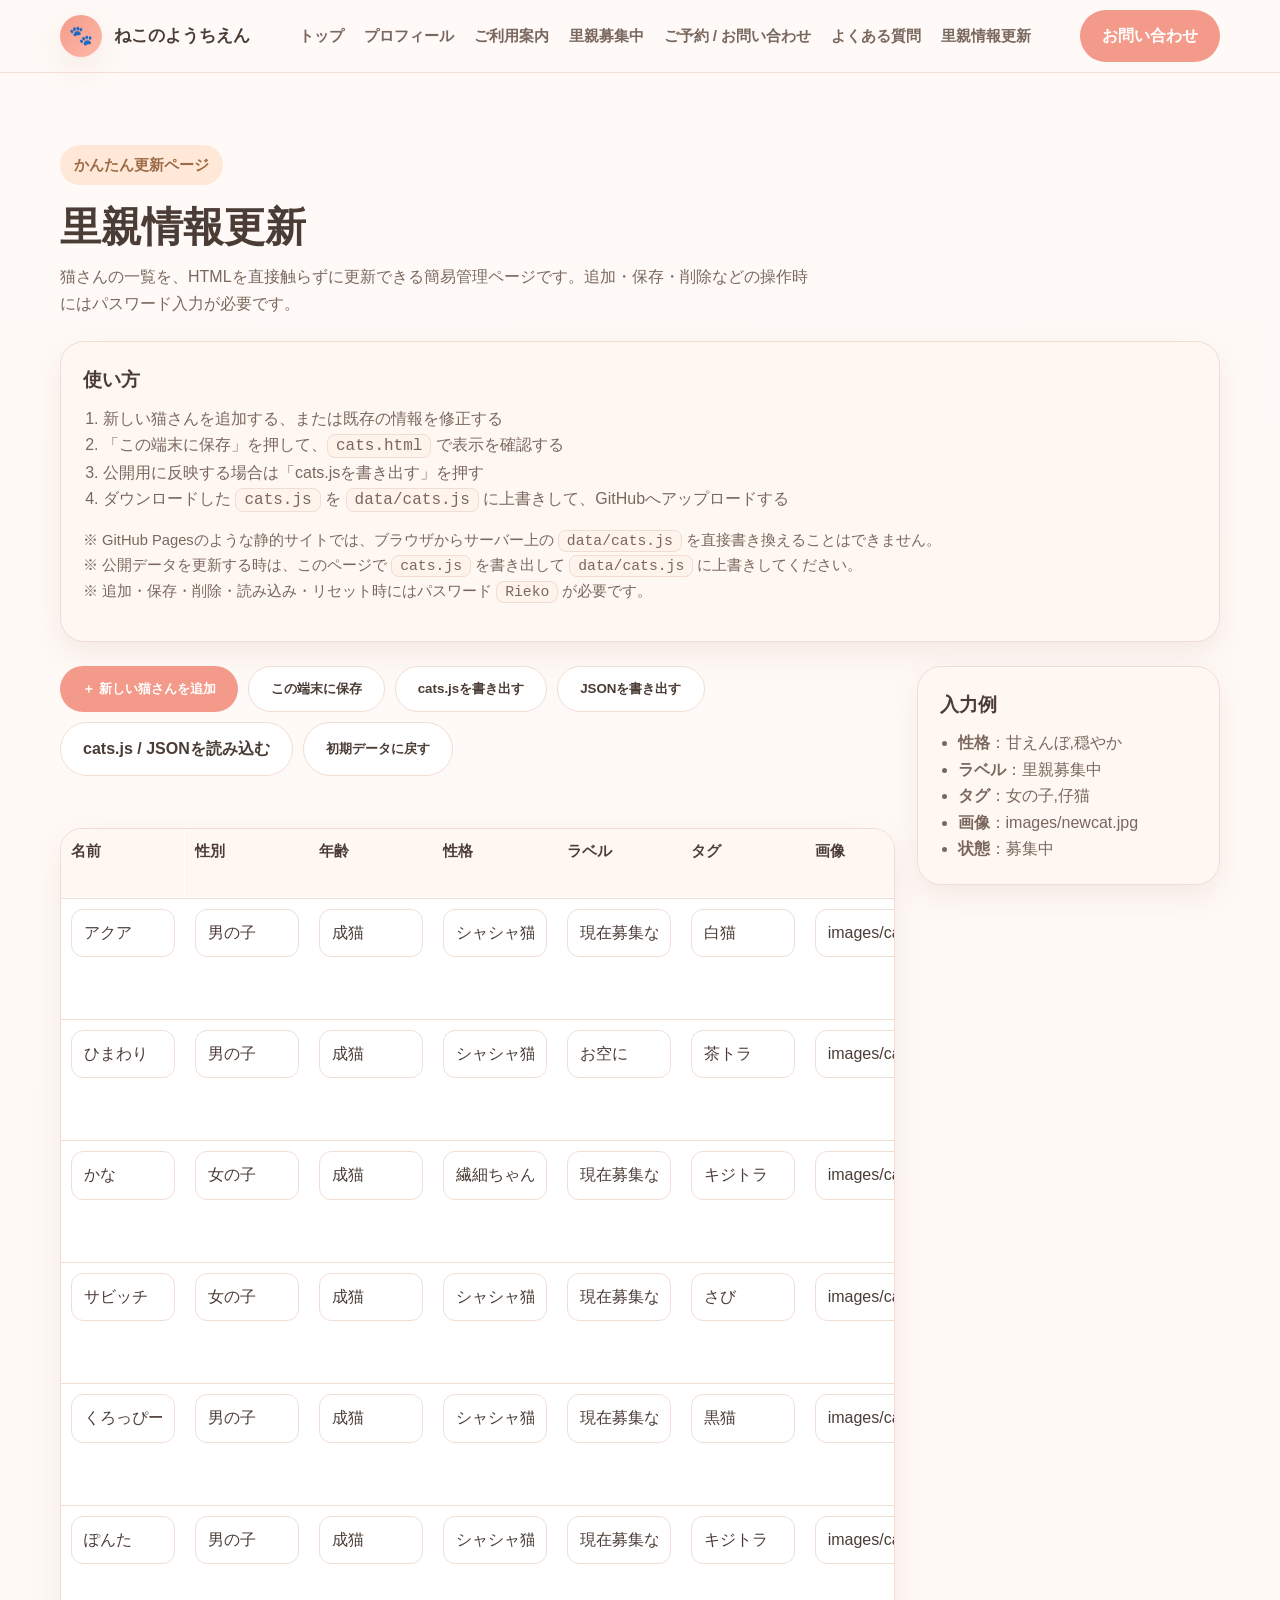
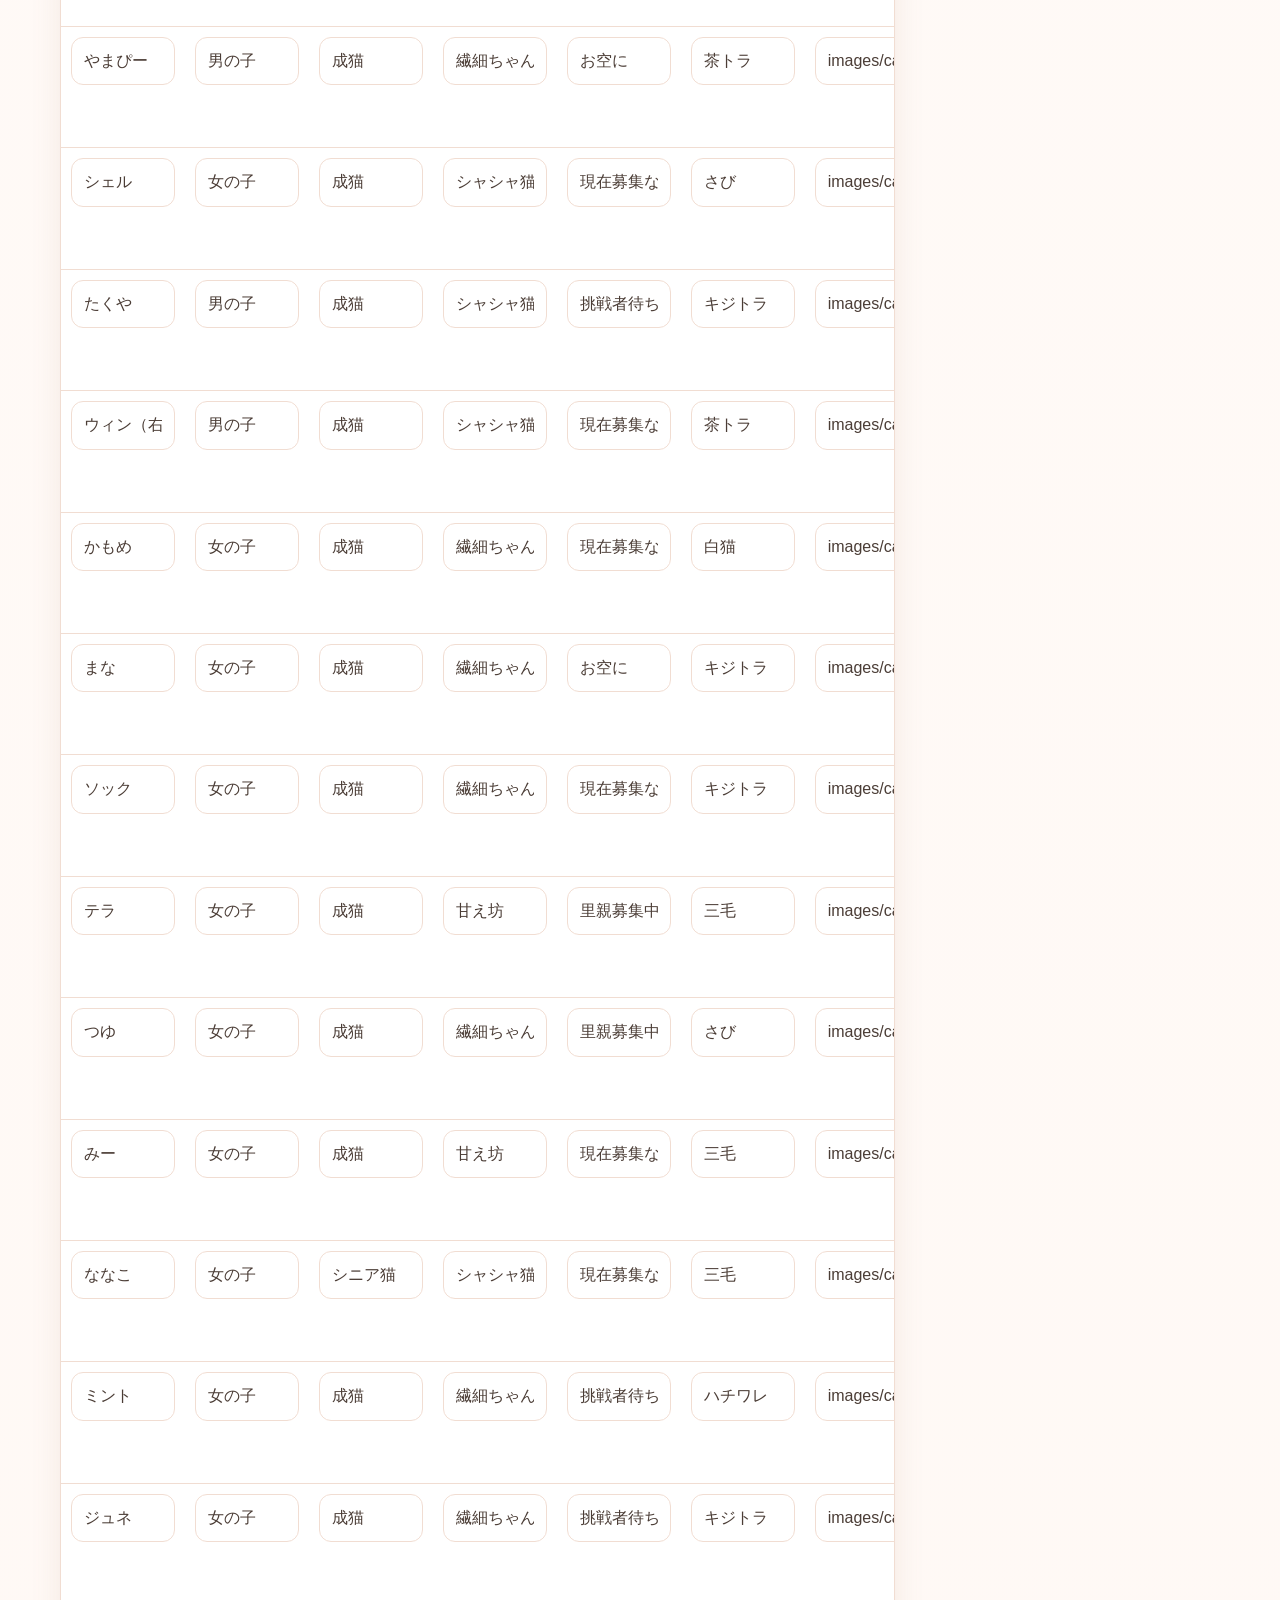
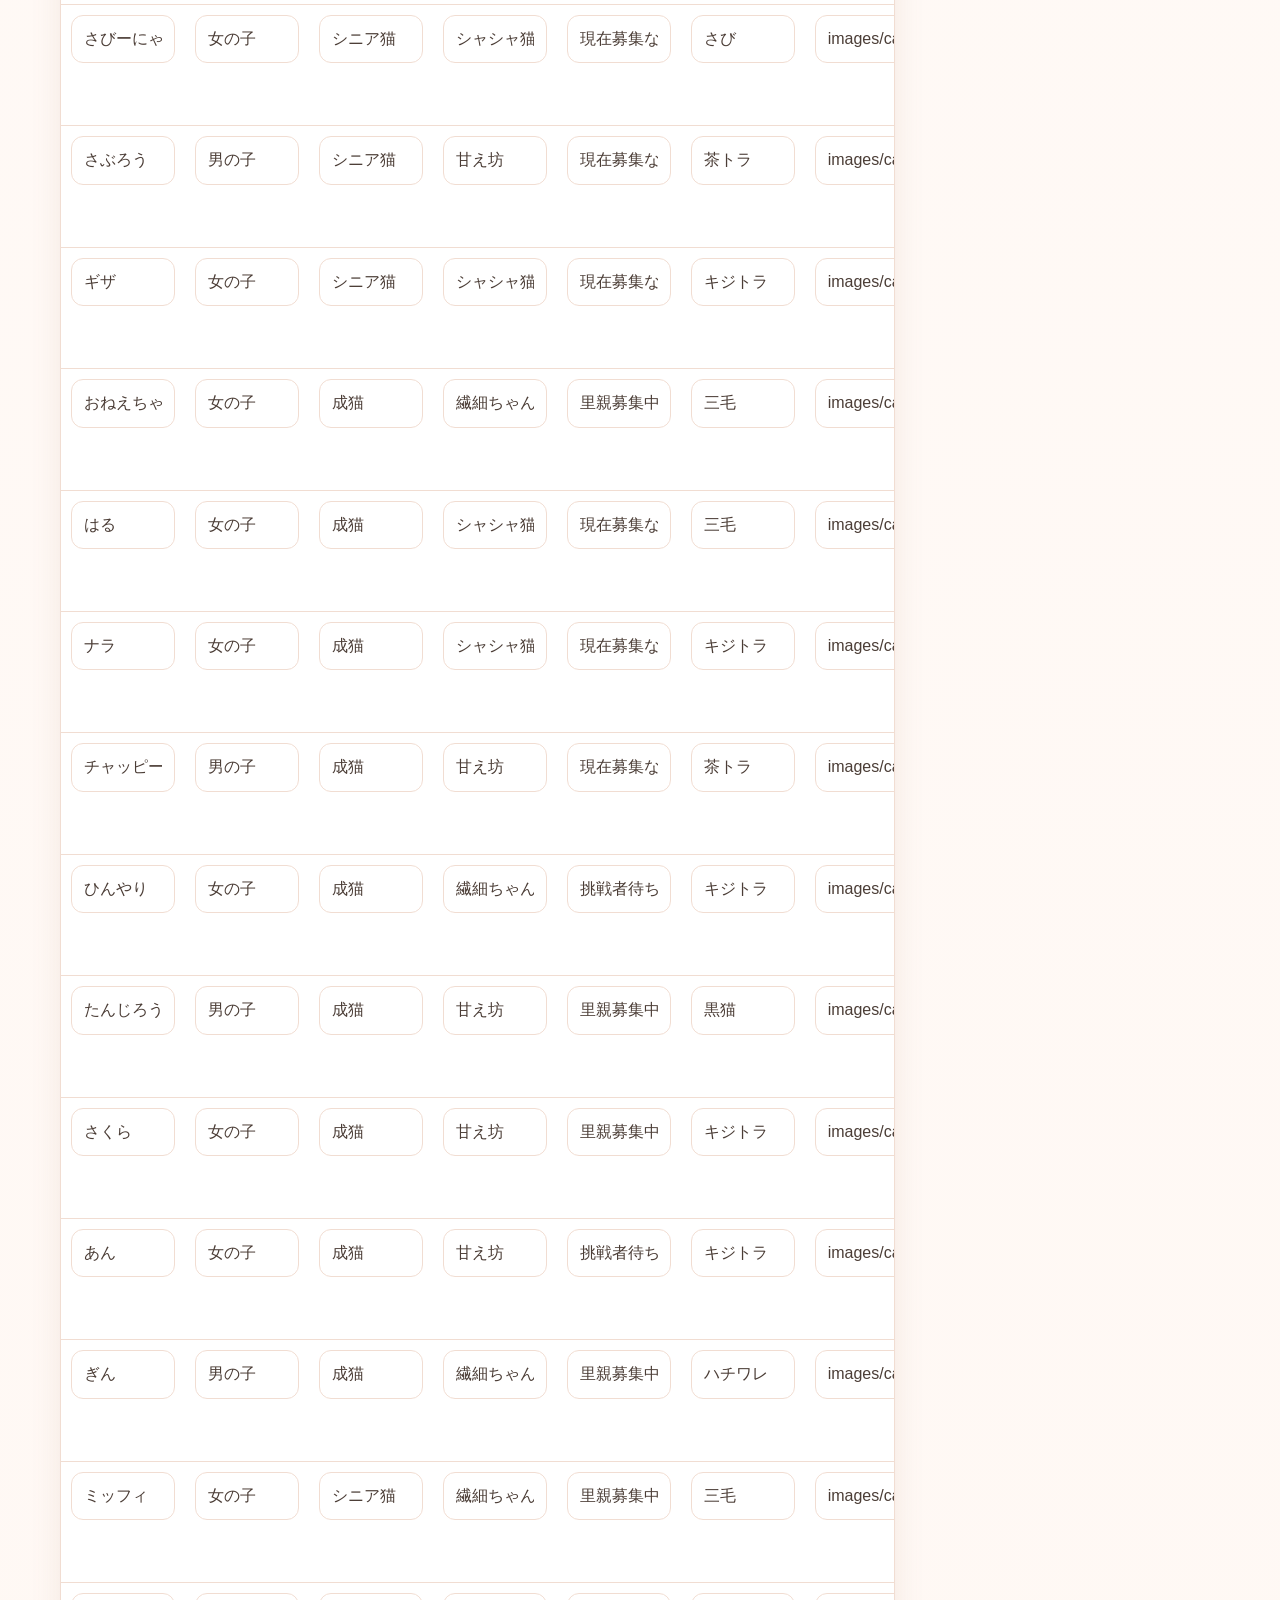
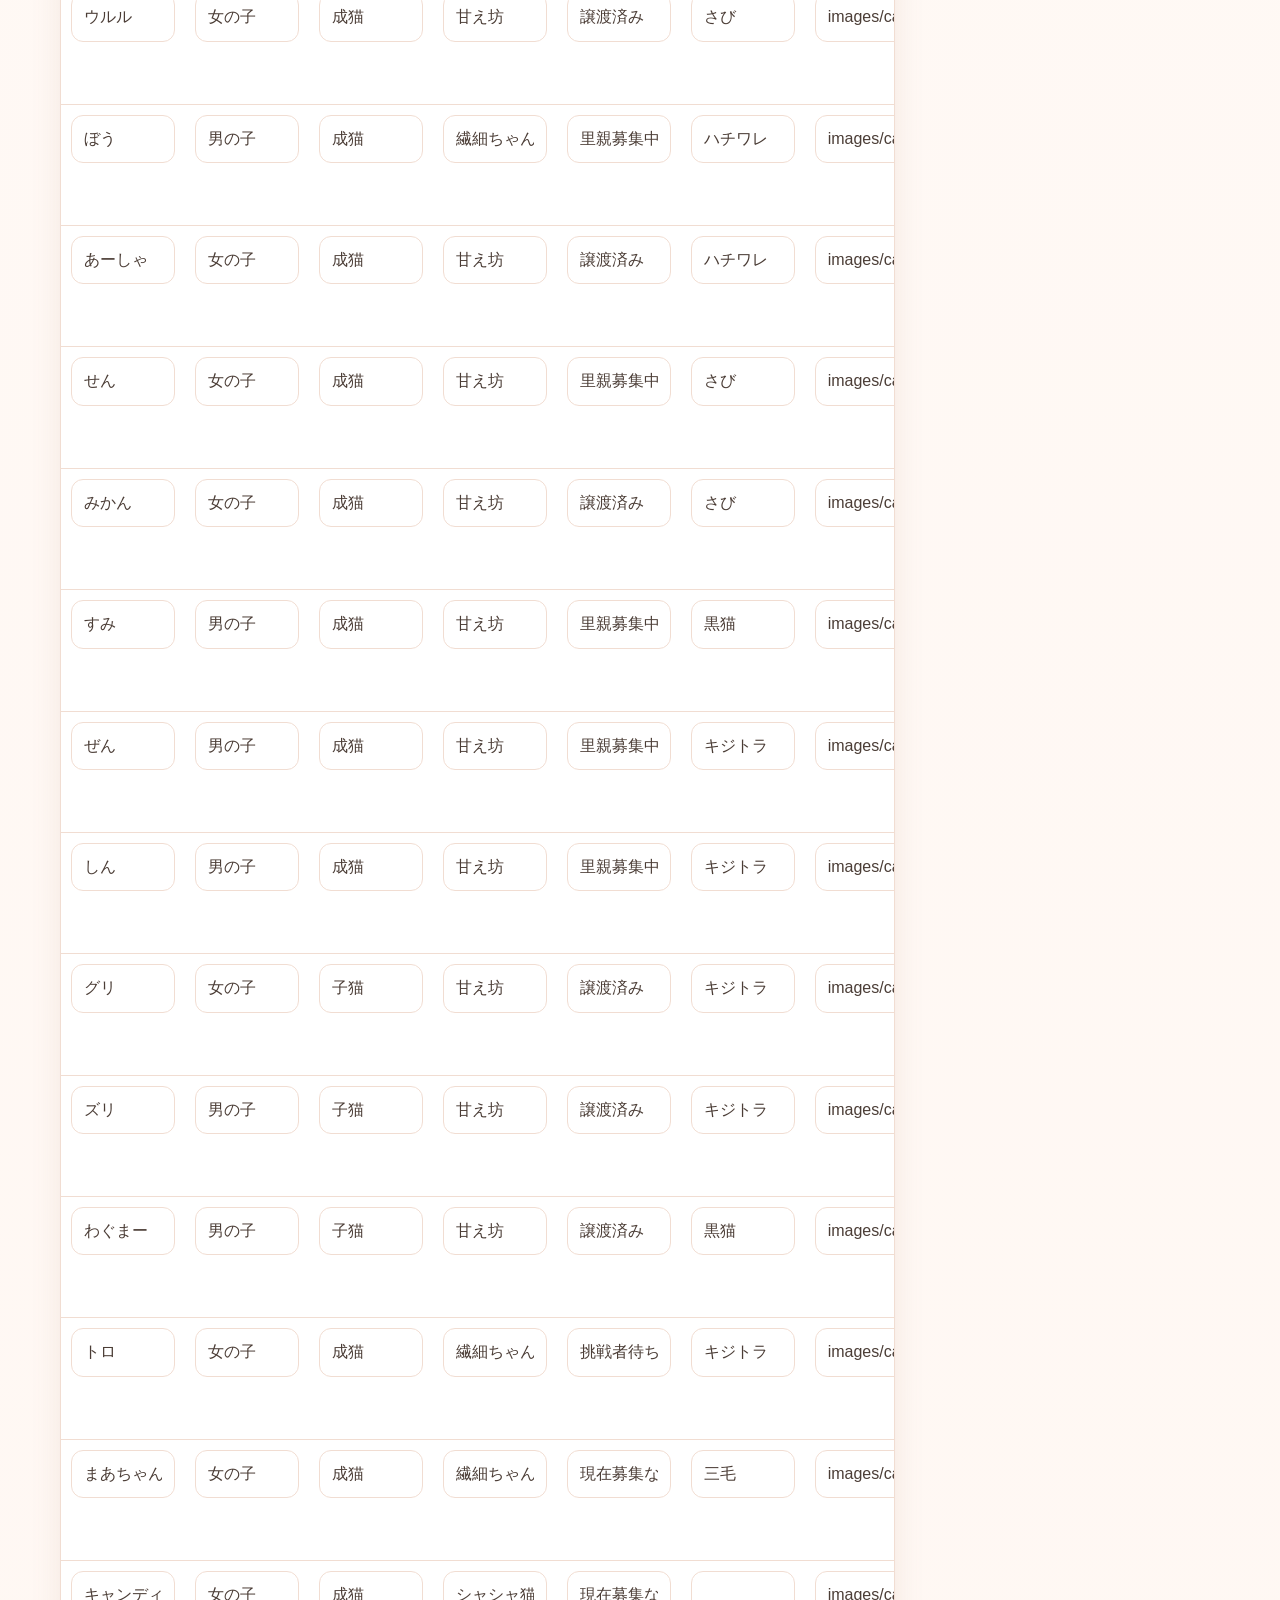
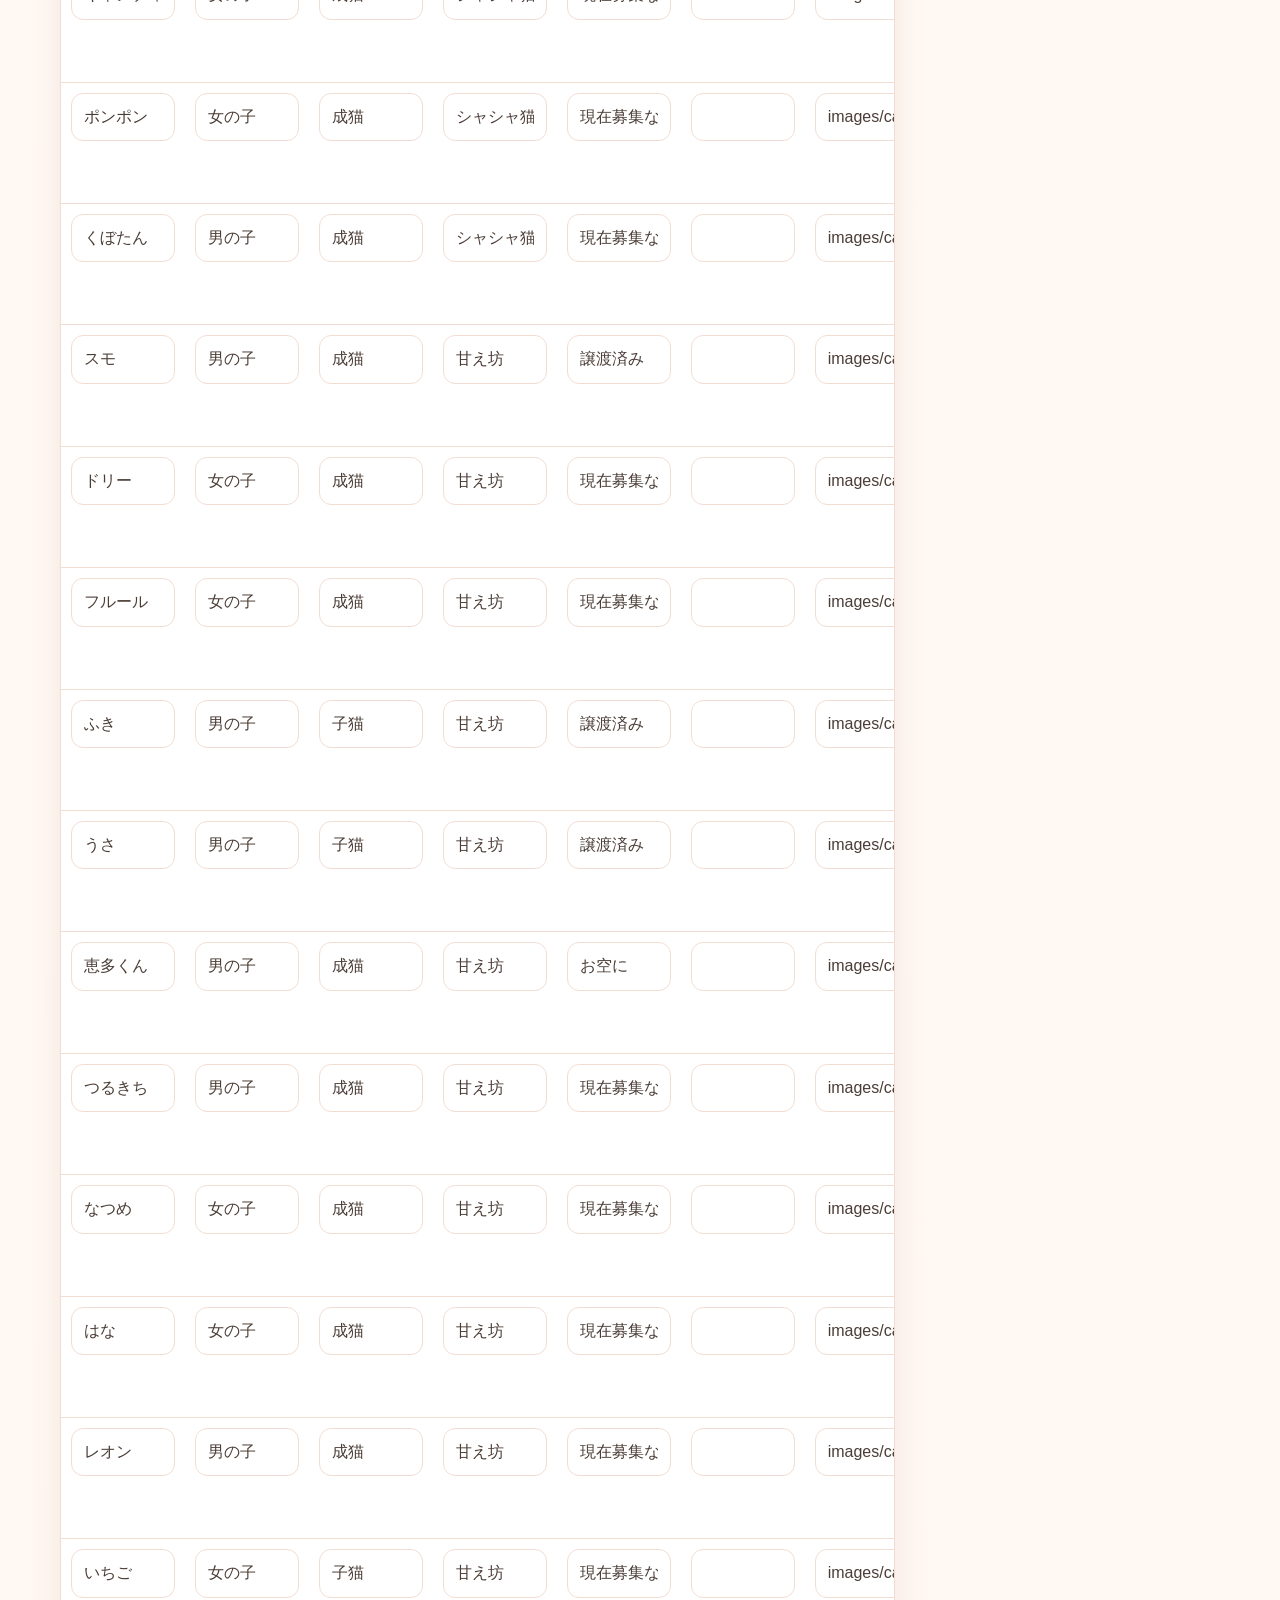
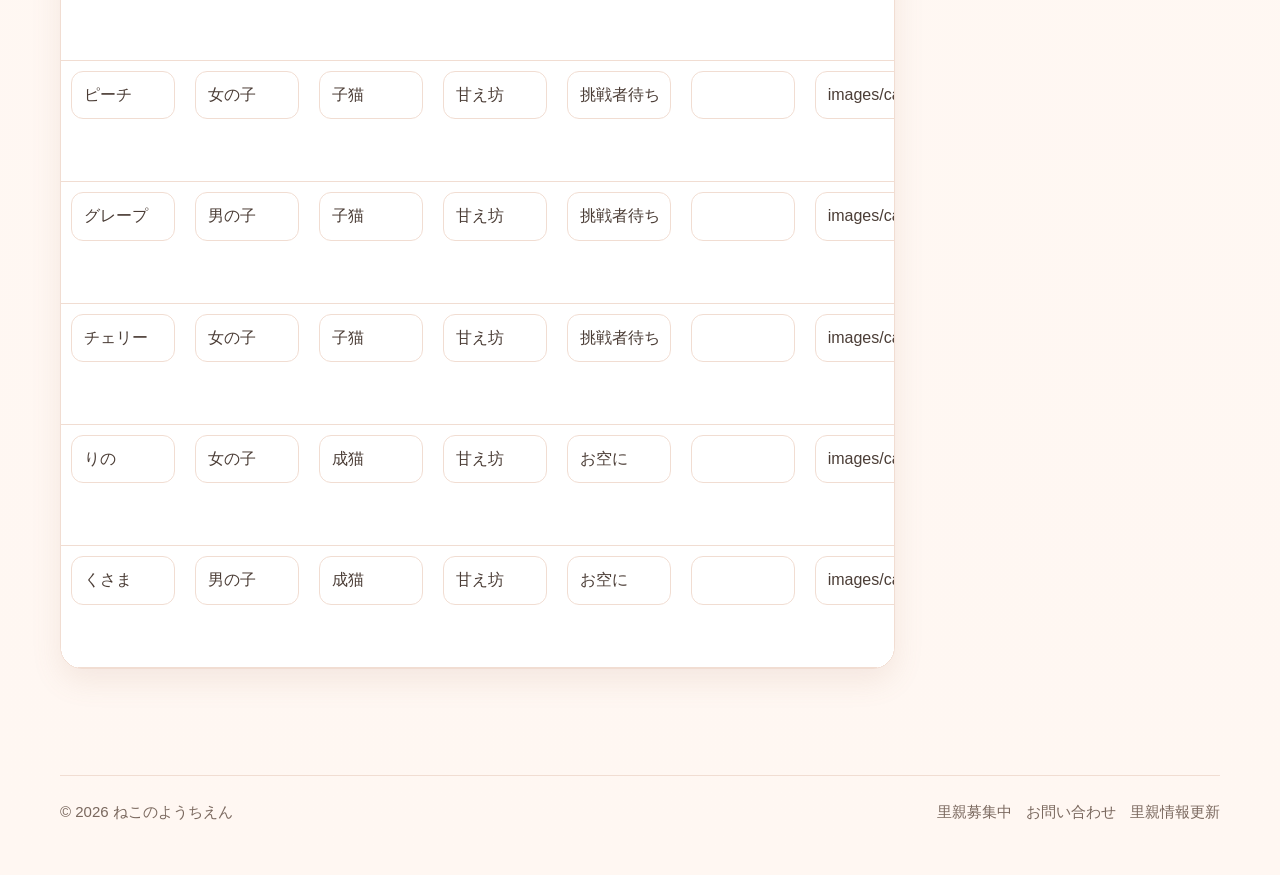
==== commit 775d7ab2: "Add files via upload" ====
--- a/admin.html
+++ b/admin.html
@@ -20,25 +20,25 @@
       <a href="admin.html">里親情報更新</a>
     </nav>
     <div class="nav-actions">
-      <div class="mobile-sns" aria-label="SNSリンク">
-        <a href="https://www.facebook.com/nekohoiku?ref=embed_page" target="_blank" rel="noopener noreferrer" aria-label="Facebook">
-          <img src="images/sns-facebook.png" alt="Facebook" />
-        </a>
-        <a href="https://www.instagram.com/nekohoiku/" target="_blank" rel="noopener noreferrer" aria-label="Instagram">
-          <img src="images/sns-instagram.png" alt="Instagram" />
-        </a>
-        <a href="https://store.line.me/stickershop/product/32294280/ja" target="_blank" rel="noopener noreferrer" aria-label="LINE">
-          <img src="images/sns-line.png" alt="LINE" />
-        </a>
-      </div>
       <a class="btn btn-primary" href="contact.html">お問い合わせ</a>
-      <button class="menu-toggle" id="menuToggle" aria-label="開閉メニュー">☰</button>
+    <div class="mobile-social" aria-label="SNSリンク">
+      <a href="https://www.facebook.com/nekohoiku?ref=embed_page" target="_blank" rel="noopener noreferrer" aria-label="Facebook">
+        <img src="images/sns-facebook.png" alt="Facebook" />
+      </a>
+      <a href="https://www.instagram.com/nekohoiku/" target="_blank" rel="noopener noreferrer" aria-label="Instagram">
+        <img src="images/sns-instagram.png" alt="Instagram" />
+      </a>
+      <a href="https://store.line.me/stickershop/product/32294280/ja" target="_blank" rel="noopener noreferrer" aria-label="LINE">
+        <img src="images/sns-line.png" alt="LINE" />
+      </a>
+    </div>
     </div>
   </div>
-  <nav class="mobile-quick-nav" aria-label="主要メニュー">
+  <nav class="mobile-quick-nav" aria-label="主要ページ">
+    <button class="menu-toggle" id="menuToggle" aria-label="開閉メニュー">☰</button>
     <a href="cats.html">里親募集中</a>
     <a href="contact.html">お問い合わせ</a>
-    <a href="admin.html">里親情報更新</a>
+    <a href="support.html">応援する</a>
   </nav>
 </header>
 
--- a/styles.css
+++ b/styles.css
@@ -851,8 +851,8 @@
 }
 
 
-/* Mobile-only header additions. Desktop layout remains unchanged. */
-.mobile-sns,
+/* Mobile-only header SNS and quick navigation */
+.mobile-social,
 .mobile-quick-nav {
   display: none;
 }
@@ -862,112 +862,104 @@
     background: rgba(255, 250, 247, 0.96);
   }
 
-  .nav {
+  .topbar .container.nav {
+    display: grid;
+    grid-template-columns: auto minmax(0, 1fr) auto;
+    align-items: center;
+    column-gap: 10px;
+    min-height: 72px;
     position: relative;
-    min-height: 78px;
-    justify-content: flex-start;
+  }
+
+  .topbar .brand {
+    grid-column: 2;
+    justify-self: start;
+    min-width: 0;
     gap: 10px;
-    padding-right: 132px;
-  }
-
-  .brand {
-    min-width: 0;
-    padding-left: 58px;
-    gap: 10px;
-    font-size: 1rem;
-    line-height: 1.25;
-  }
-
-  .brand-mark {
+    font-size: clamp(1.04rem, 5vw, 1.34rem);
+    line-height: 1.2;
+  }
+
+  .topbar .brand-mark {
     width: 46px;
     height: 46px;
-    flex: 0 0 46px;
-  }
-
-  .brand span:last-child {
-    overflow-wrap: anywhere;
-  }
-
-  .nav-actions {
-    position: static;
-    margin-left: auto;
-  }
-
-  .menu-toggle {
-    display: grid;
-    place-items: center;
-    position: absolute;
-    left: 0;
-    top: 50%;
-    width: 46px;
-    height: 46px;
+    flex: 0 0 auto;
+  }
+
+  .topbar .nav-actions {
+    display: contents;
+  }
+
+  .topbar .menu-toggle {
+    grid-column: 1;
+    grid-row: 1;
+    display: inline-flex;
+    align-items: center;
+    justify-content: center;
+    width: 48px;
+    height: 48px;
     padding: 0;
-    transform: translateY(-50%);
+    border-radius: 16px;
     background: linear-gradient(135deg, var(--primary), #ffb9a8);
-    color: white;
-    border-radius: 16px;
-    box-shadow: 0 10px 24px rgba(232, 129, 111, 0.22);
+    color: #fff;
+    box-shadow: 0 10px 24px rgba(232, 129, 111, 0.24);
     font-size: 1.25rem;
     font-weight: 800;
-    z-index: 2;
-  }
-
-  .menu-toggle:hover,
-  .menu-toggle:focus-visible {
-    background: var(--primary-dark);
-    outline: none;
-  }
-
-  .mobile-sns {
+  }
+
+  .topbar .mobile-social {
+    grid-column: 3;
+    grid-row: 1;
     display: flex;
     align-items: center;
-    gap: 8px;
-    position: absolute;
-    right: 0;
-    top: 50%;
-    transform: translateY(-50%);
-  }
-
-  .mobile-sns a {
+    justify-content: flex-end;
+    gap: 7px;
+  }
+
+  .topbar .mobile-social a {
     width: 34px;
     height: 34px;
-    display: grid;
-    place-items: center;
-    border-radius: 11px;
-    background: rgba(255,255,255,0.9);
+    display: inline-flex;
+    align-items: center;
+    justify-content: center;
+    border-radius: 10px;
+    background: #fff;
     border: 1px solid var(--line);
-    box-shadow: 0 6px 14px rgba(166, 118, 88, 0.12);
+    box-shadow: 0 6px 16px rgba(166, 118, 88, 0.13);
     overflow: hidden;
-  }
-
-  .mobile-sns img {
-    width: 100%;
-    height: 100%;
-    object-fit: cover;
+    flex: 0 0 34px;
+  }
+
+  .topbar .mobile-social img {
+    width: 26px !important;
+    height: 26px !important;
+    max-width: 26px !important;
+    max-height: 26px !important;
+    object-fit: contain;
     display: block;
   }
 
-  .nav-actions .btn {
-    display: none;
+  .topbar .nav-links {
+    top: calc(100% + 58px);
   }
 
   .mobile-quick-nav {
     display: grid;
     grid-template-columns: repeat(3, minmax(0, 1fr));
     gap: 8px;
-    width: min(calc(100% - 24px), var(--max));
-    margin: 0 auto;
-    padding: 0 0 10px;
+    width: min(calc(100% - 20px), var(--max));
+    margin: 0 auto 10px;
+    padding-top: 0;
   }
 
   .mobile-quick-nav a {
-    min-height: 40px;
     display: inline-flex;
     align-items: center;
     justify-content: center;
-    padding: 9px 8px;
+    min-height: 42px;
+    padding: 8px 6px;
     border-radius: 999px;
-    background: var(--card);
+    background: #fff;
     color: var(--text);
     border: 1px solid var(--line);
     box-shadow: 0 8px 18px rgba(166, 118, 88, 0.10);
@@ -975,48 +967,137 @@
     font-size: clamp(0.82rem, 3.5vw, 0.98rem);
     line-height: 1.15;
     white-space: nowrap;
+    letter-spacing: 0.01em;
   }
 
   .mobile-quick-nav a:hover,
-  .mobile-quick-nav a:focus-visible {
-    color: white;
-    background: var(--primary);
-    border-color: var(--primary);
-    outline: none;
-  }
-
-  .nav-links {
-    top: calc(100% + 54px);
-    z-index: 10;
+  .mobile-quick-nav a:active {
+    background: var(--bg-soft);
+    color: var(--primary-dark);
   }
 }
 
 @media (max-width: 380px) {
-  .nav {
-    padding-right: 118px;
-  }
-
-  .mobile-sns {
+  .topbar .brand {
+    font-size: 1rem;
+    gap: 7px;
+  }
+  .topbar .brand-mark {
+    width: 40px;
+    height: 40px;
+  }
+  .topbar .menu-toggle {
+    width: 42px;
+    height: 42px;
+  }
+  .topbar .mobile-social {
     gap: 5px;
   }
-
-  .mobile-sns a {
-    width: 31px;
-    height: 31px;
-    border-radius: 10px;
-  }
-
-  .brand {
-    font-size: 0.94rem;
+  .topbar .mobile-social a {
+    width: 30px;
+    height: 30px;
+    flex-basis: 30px;
+  }
+  .topbar .mobile-social img {
+    width: 23px !important;
+    height: 23px !important;
+    max-width: 23px !important;
+    max-height: 23px !important;
+  }
+}
+/* End mobile-only header SNS and quick navigation */
+
+
+/* Final mobile header adjustment: put menu button with fixed quick links */
+@media (max-width: 760px) {
+  .topbar .container.nav {
+    grid-template-columns: minmax(0, 1fr) auto;
+    min-height: 66px;
+    column-gap: 8px;
+  }
+
+  .topbar .brand {
+    grid-column: 1;
+    font-size: clamp(1.02rem, 4.3vw, 1.14rem);
+    gap: 8px;
+    white-space: nowrap;
+  }
+
+  .topbar .brand-mark {
+    width: 42px;
+    height: 42px;
+  }
+
+  .topbar .mobile-social {
+    grid-column: 2;
+  }
+
+  .topbar .menu-toggle {
+    grid-column: auto;
+    grid-row: auto;
+    width: 46px;
+    height: 46px;
+    border-radius: 16px;
+    flex: 0 0 46px;
   }
 
   .mobile-quick-nav {
+    grid-template-columns: 54px repeat(3, minmax(0, 1fr));
+    align-items: center;
+    gap: 7px;
+    margin-bottom: 10px;
+  }
+
+  .mobile-quick-nav .menu-toggle {
+    display: inline-flex;
+    align-items: center;
+    justify-content: center;
+    justify-self: stretch;
+    width: 100%;
+    height: 46px;
+    padding: 0;
+    border: 0;
+    border-radius: 16px;
+    background: linear-gradient(135deg, var(--primary), #ffb9a8);
+    color: #fff;
+    box-shadow: 0 10px 24px rgba(232, 129, 111, 0.24);
+    font-size: 1.18rem;
+    font-weight: 800;
+  }
+
+  .topbar .nav-links {
+    top: calc(100% + 58px);
+  }
+
+  .mobile-quick-nav a {
+    min-height: 46px;
+    font-size: clamp(0.78rem, 3.25vw, 0.94rem);
+  }
+}
+
+@media (max-width: 380px) {
+  .topbar .brand {
+    font-size: 0.98rem;
     gap: 6px;
   }
 
+  .topbar .brand-mark {
+    width: 38px;
+    height: 38px;
+  }
+
+  .mobile-quick-nav {
+    grid-template-columns: 48px repeat(3, minmax(0, 1fr));
+    gap: 5px;
+  }
+
+  .mobile-quick-nav .menu-toggle {
+    height: 42px;
+    border-radius: 14px;
+  }
+
   .mobile-quick-nav a {
-    font-size: 0.78rem;
-    padding-left: 5px;
-    padding-right: 5px;
-  }
-}
+    min-height: 42px;
+    padding-inline: 4px;
+  }
+}
